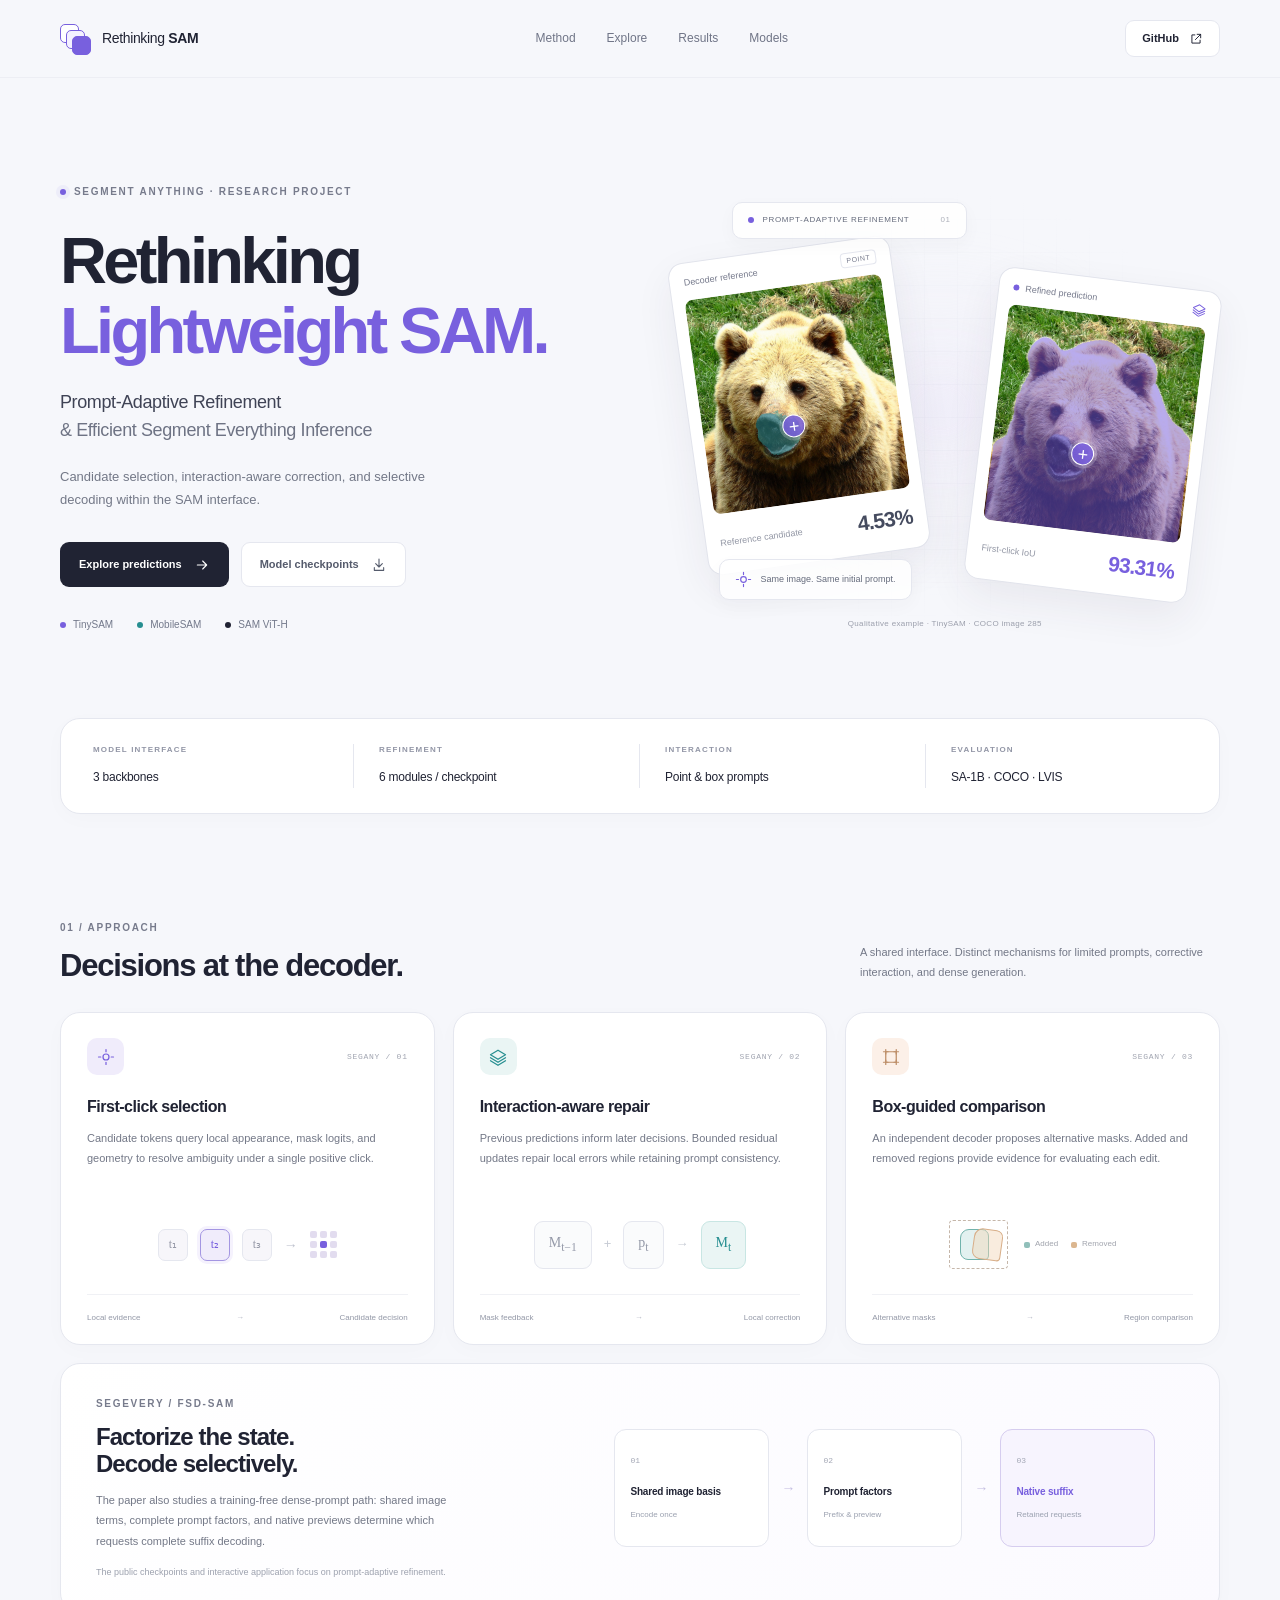
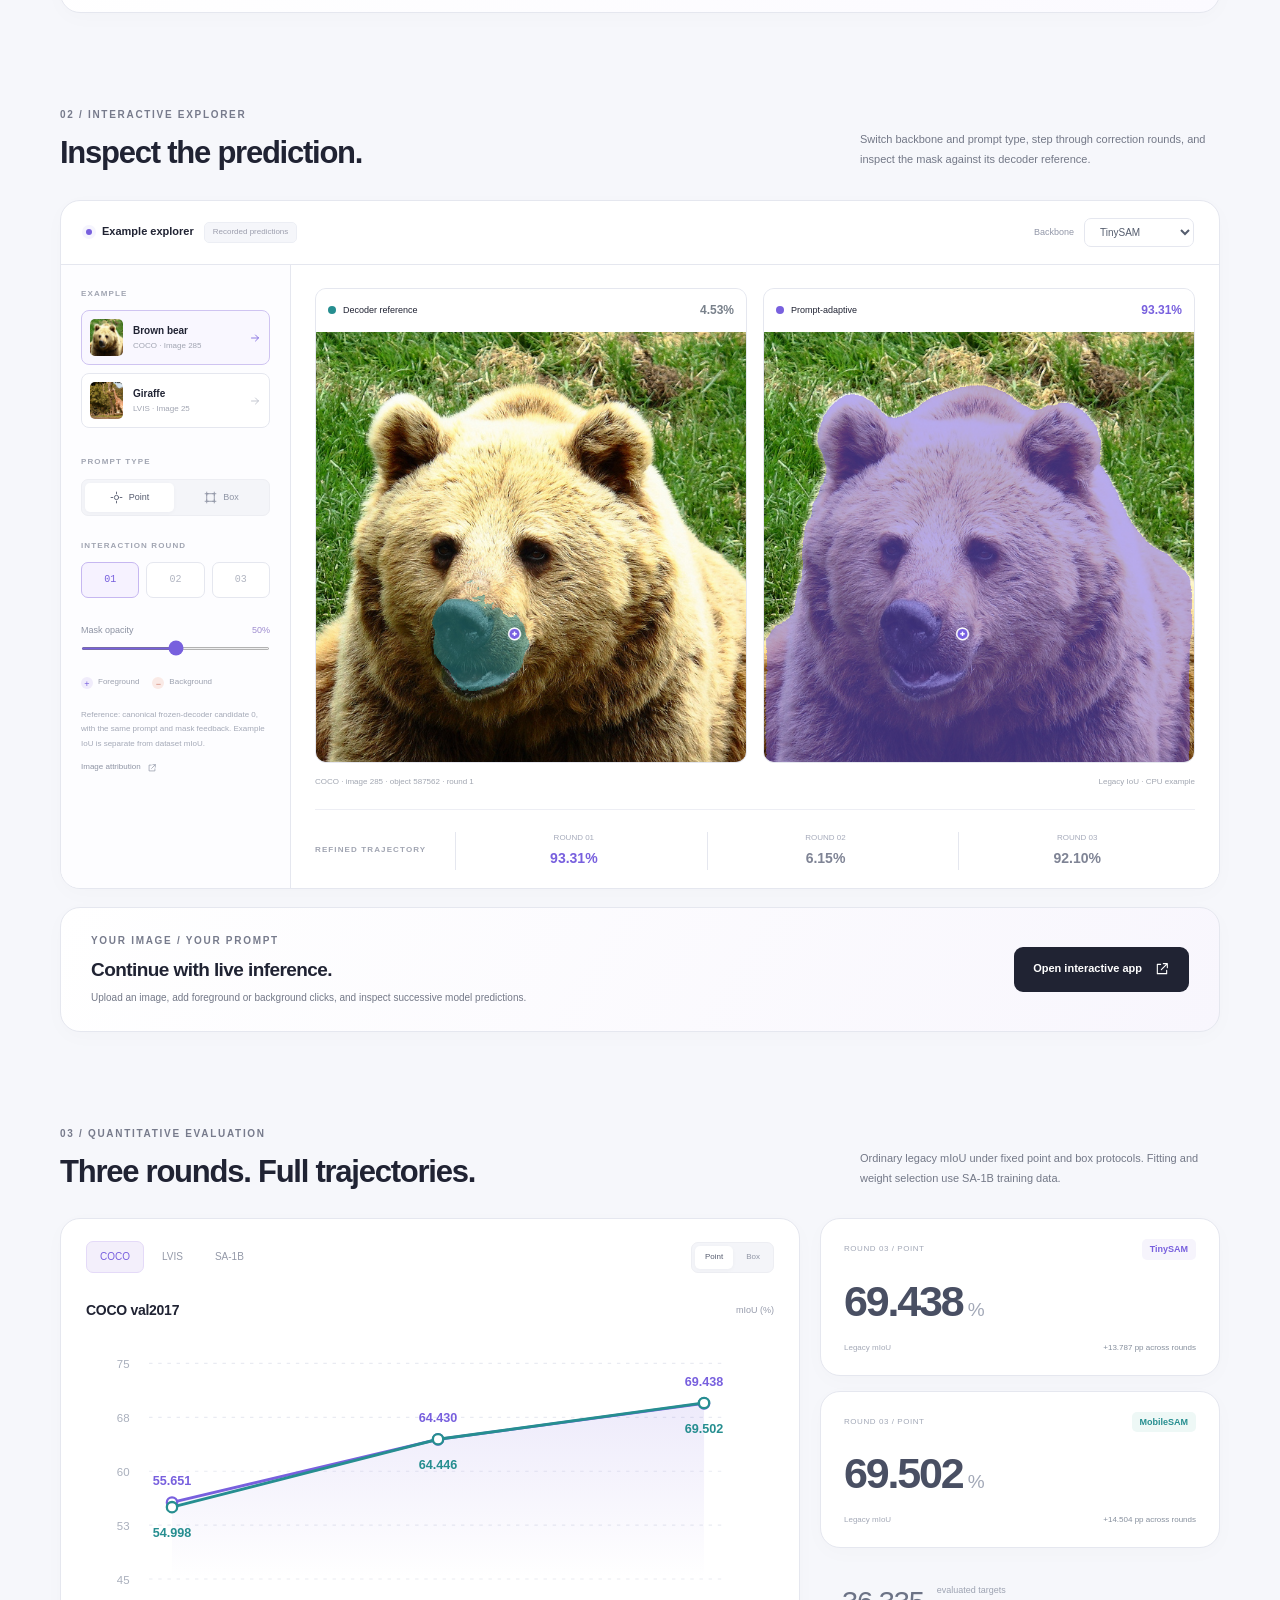
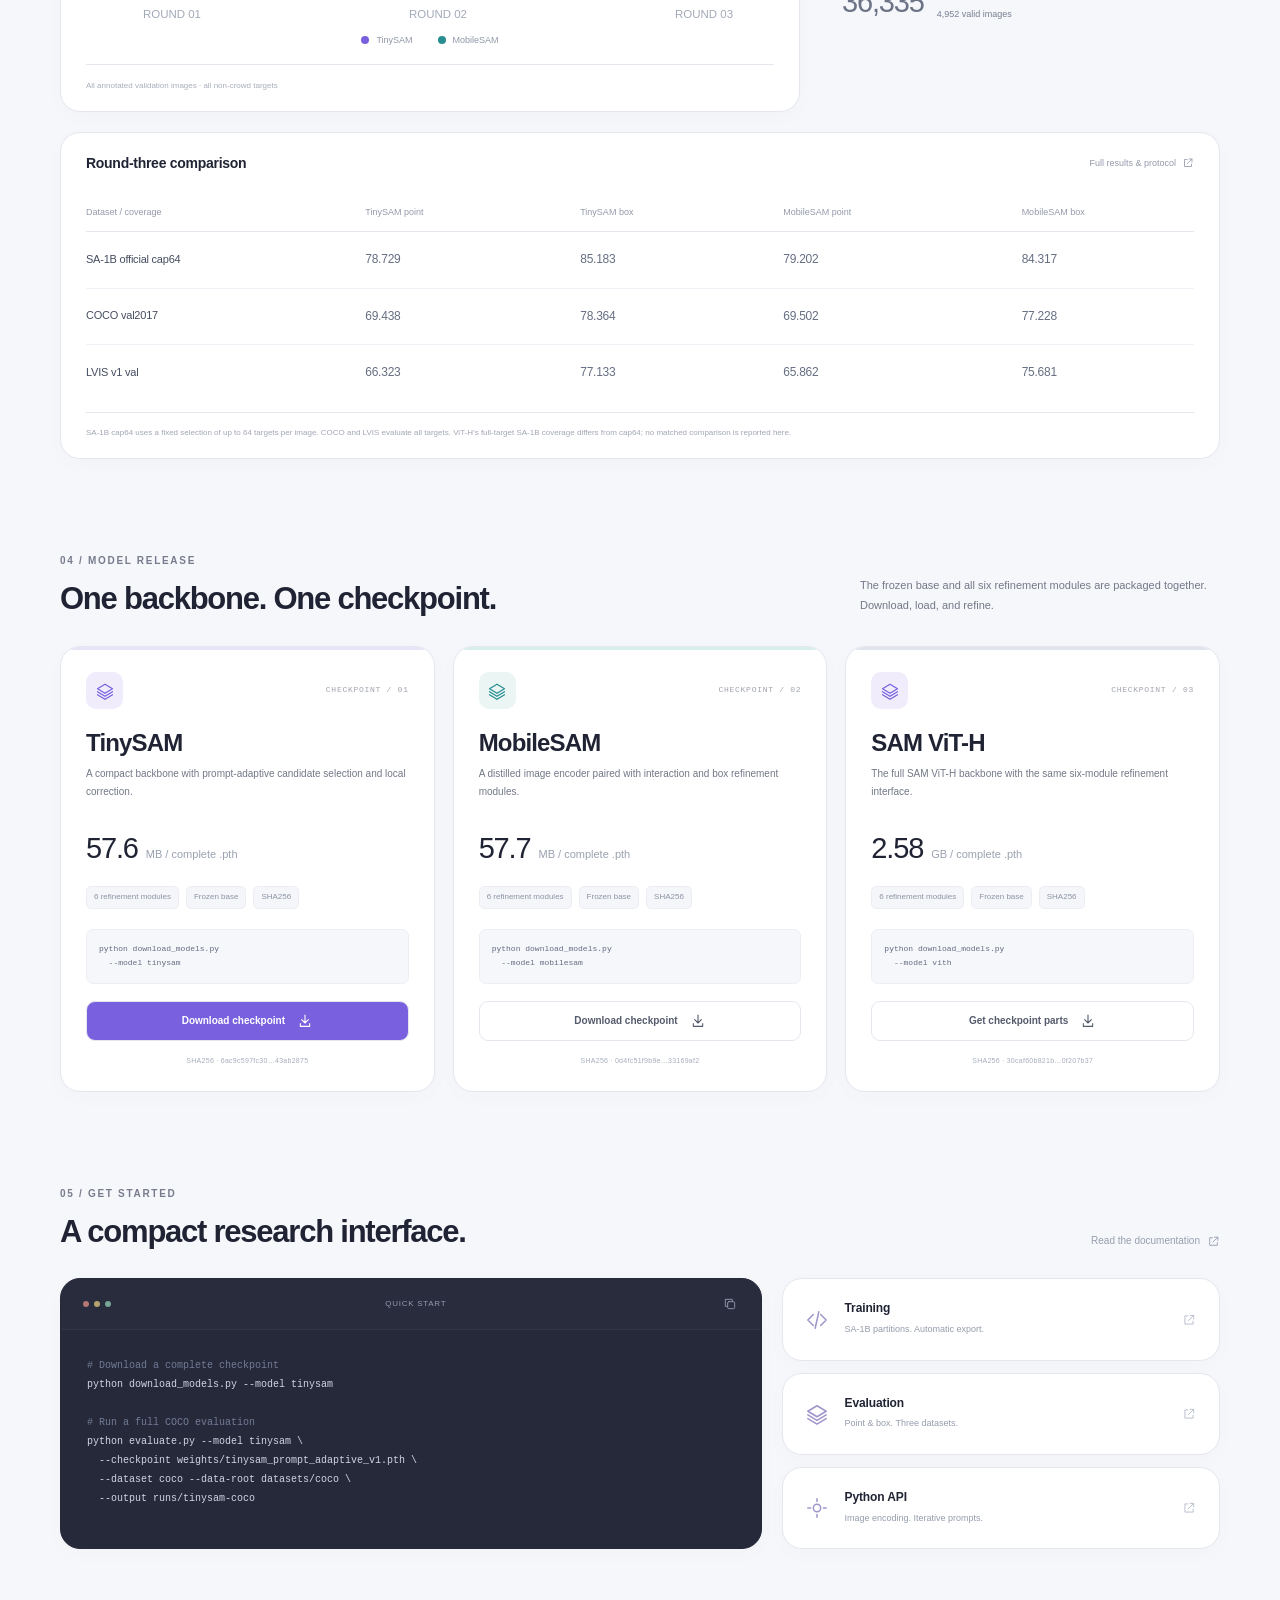
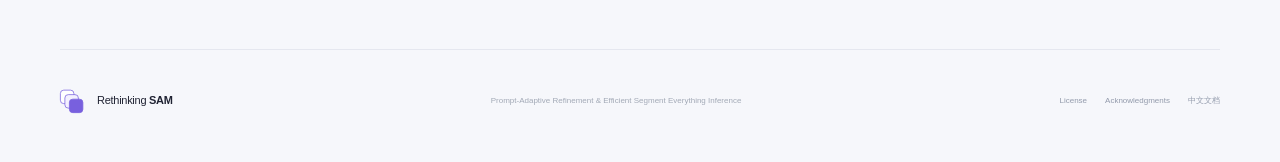
==== site/index.html @ 0f7a10a5 "Add English README, interactive project website, and image inference demo" ====
<!doctype html>
<html lang="en">
<head>
  <meta charset="utf-8">
  <meta name="viewport" content="width=device-width, initial-scale=1">
  <meta name="description" content="Prompt-adaptive refinement for lightweight Segment Anything models. Explore predictions, three-round benchmarks, and complete model checkpoints.">
  <meta name="theme-color" content="#f6f7fb">
  <meta property="og:title" content="Rethinking Lightweight SAM">
  <meta property="og:description" content="Prompt-Adaptive Refinement & Efficient Segment Everything Inference">
  <meta property="og:type" content="website">
  <title>Rethinking Lightweight SAM — Project</title>
  <link rel="icon" href="assets/favicon.svg" type="image/svg+xml">
  <link rel="stylesheet" href="styles.css">
  <script src="app.js" defer></script>
</head>
<body>
  <a class="skip-link" href="#main">Skip to content</a>
  <svg class="icon-defs" xmlns="http://www.w3.org/2000/svg" aria-hidden="true"><defs>
    <symbol id="i-arrow" viewBox="0 0 24 24"><path d="M5 12h14M13 6l6 6-6 6"/></symbol>
    <symbol id="i-external" viewBox="0 0 24 24"><path d="M14 4h6v6M20 4l-9 9M10 5H5v14h14v-5"/></symbol>
    <symbol id="i-download" viewBox="0 0 24 24"><path d="M12 3v12m-5-5 5 5 5-5M5 16v4h14v-4"/></symbol>
    <symbol id="i-copy" viewBox="0 0 24 24"><rect x="8" y="8" width="12" height="12" rx="2"/><path d="M16 8V4H4v12h4"/></symbol>
    <symbol id="i-point" viewBox="0 0 24 24"><circle cx="12" cy="12" r="4"/><path d="M12 2v3m0 14v3M2 12h3m14 0h3"/></symbol>
    <symbol id="i-box" viewBox="0 0 24 24"><rect x="5" y="5" width="14" height="14" rx="1"/><path d="M2 5h6M5 2v6m11-3h6m-3-3v6M2 19h6m-3-3v6m11-3h6m-3-3v6"/></symbol>
    <symbol id="i-layers" viewBox="0 0 24 24"><path d="m12 3 10 6-10 6L2 9l10-6Zm-10 10 10 6 10-6M2 17l10 6 10-6"/></symbol>
    <symbol id="i-check" viewBox="0 0 24 24"><path d="m5 12 4 4L19 6"/></symbol>
    <symbol id="i-upload" viewBox="0 0 24 24"><path d="M12 16V3m-5 5 5-5 5 5M4 15v6h16v-6"/></symbol>
    <symbol id="i-code" viewBox="0 0 24 24"><path d="m8 6-6 6 6 6m8-12 6 6-6 6M14 3l-4 18"/></symbol>
  </defs></svg>

  <header class="site-header">
    <nav class="nav shell" aria-label="Main navigation">
      <a class="brand" href="#"><span class="brand-mark"><i></i><i></i><i></i></span><span>Rethinking <b>SAM</b></span></a>
      <div class="nav-links"><a href="#method">Method</a><a href="#explorer">Explore</a><a href="#results">Results</a><a href="#models">Models</a></div>
      <a class="nav-code" href="https://github.com/thirteen7/Rethinking-Lightweight-SAM" target="_blank" rel="noopener">GitHub <svg class="icon"><use href="#i-external"/></svg></a>
    </nav>
  </header>

  <main id="main" class="shell">
    <section class="hero" aria-labelledby="project-title">
      <div class="hero-copy">
        <div class="eyebrow"><span class="status-dot"></span> SEGMENT ANYTHING · RESEARCH PROJECT</div>
        <h1 id="project-title">Rethinking<br><span>Lightweight SAM.</span></h1>
        <p class="hero-subtitle">Prompt-Adaptive Refinement<br><span>&amp; Efficient Segment Everything Inference</span></p>
        <p class="hero-description">Candidate selection, interaction-aware correction, and selective decoding within the SAM interface.</p>
        <div class="hero-actions"><a class="button button-dark" href="#explorer">Explore predictions <svg class="icon"><use href="#i-arrow"/></svg></a><a class="button button-light" href="#models">Model checkpoints <svg class="icon"><use href="#i-download"/></svg></a></div>
        <div class="hero-meta"><span><span class="small-dot violet"></span> TinySAM</span><span><span class="small-dot teal"></span> MobileSAM</span><span><span class="small-dot ink"></span> SAM ViT-H</span></div>
      </div>
      <div class="hero-visual" aria-label="Recorded TinySAM first-click refinement on a brown bear">
        <div class="visual-grid"></div>
        <div class="floating-label top-label"><span class="small-dot violet"></span> PROMPT-ADAPTIVE REFINEMENT <span class="label-index">01</span></div>
        <article class="hero-mask-card card-back"><div class="mini-card-head"><span>Decoder reference</span><span class="mini-tag">POINT</span></div><div class="hero-photo"><img src="assets/examples/bear.jpg" alt="Brown bear in grass" width="586" height="640"><img class="hero-mask" src="assets/examples/bear-tinysam-point-1-reference.png" alt="Frozen decoder reference mask"><span class="hero-prompt" aria-hidden="true">+</span></div><div class="mini-card-foot"><span>Reference candidate</span><b id="hero-reference">—</b></div></article>
        <article class="hero-mask-card card-front"><div class="mini-card-head"><span><span class="small-dot violet"></span> Refined prediction</span><svg class="icon"><use href="#i-layers"/></svg></div><div class="hero-photo"><img src="assets/examples/bear.jpg" alt="Brown bear with refined prediction" width="586" height="640"><img class="hero-mask" src="assets/examples/bear-tinysam-point-1-refined.png" alt="Prompt-adaptive model mask"><span class="hero-prompt" aria-hidden="true">+</span></div><div class="mini-card-foot"><span>First-click IoU</span><b id="hero-refined">—</b></div></article>
        <div class="floating-label bottom-label"><svg class="icon"><use href="#i-point"/></svg><span>Same image. Same initial prompt.</span></div>
        <div class="hero-visual-note">Qualitative example · TinySAM · COCO image 285</div>
      </div>
    </section>

    <div class="summary-strip card"><div><span class="strip-label">MODEL INTERFACE</span><b>3 backbones</b></div><div><span class="strip-label">REFINEMENT</span><b>6 modules / checkpoint</b></div><div><span class="strip-label">INTERACTION</span><b>Point &amp; box prompts</b></div><div><span class="strip-label">EVALUATION</span><b>SA-1B · COCO · LVIS</b></div></div>

    <section id="method" class="section" aria-labelledby="method-title">
      <div class="section-heading"><div><div class="eyebrow">01 / APPROACH</div><h2 id="method-title">Decisions at the decoder.</h2></div><p>A shared interface. Distinct mechanisms for limited prompts, corrective interaction, and dense generation.</p></div>
      <div class="method-grid">
        <article class="card method-card"><div class="method-top"><span class="method-icon violet-bg"><svg class="icon"><use href="#i-point"/></svg></span><span class="mono-label">SEGANY / 01</span></div><h3>First-click selection</h3><p>Candidate tokens query local appearance, mask logits, and geometry to resolve ambiguity under a single positive click.</p><div class="token-diagram" aria-hidden="true"><span class="token">t₁</span><span class="token selected">t₂</span><span class="token">t₃</span><span class="flow-arrow">→</span><span class="patch-grid"><i></i><i></i><i></i><i></i><i></i><i></i><i></i><i></i><i></i></span></div><div class="method-footer">Local evidence <span>→</span> Candidate decision</div></article>
        <article class="card method-card"><div class="method-top"><span class="method-icon teal-bg"><svg class="icon"><use href="#i-layers"/></svg></span><span class="mono-label">SEGANY / 02</span></div><h3>Interaction-aware repair</h3><p>Previous predictions inform later decisions. Bounded residual updates repair local errors while retaining prompt consistency.</p><div class="history-diagram" aria-hidden="true"><span>M<sub>t−1</sub></span><b>+</b><span>p<sub>t</sub></span><b>→</b><span class="history-result">M<sub>t</sub></span></div><div class="method-footer">Mask feedback <span>→</span> Local correction</div></article>
        <article class="card method-card"><div class="method-top"><span class="method-icon peach-bg"><svg class="icon"><use href="#i-box"/></svg></span><span class="mono-label">SEGANY / 03</span></div><h3>Box-guided comparison</h3><p>An independent decoder proposes alternative masks. Added and removed regions provide evidence for evaluating each edit.</p><div class="region-diagram" aria-hidden="true"><div class="region-box"><span class="region-a"></span><span class="region-b"></span></div><span class="region-legend"><i></i> Added <i></i> Removed</span></div><div class="method-footer">Alternative masks <span>→</span> Region comparison</div></article>
      </div>
      <article class="card fsd-card"><div class="fsd-copy"><div class="eyebrow">SEGEVERY / FSD-SAM</div><h3>Factorize the state.<br>Decode selectively.</h3><p>The paper also studies a training-free dense-prompt path: shared image terms, complete prompt factors, and native previews determine which requests complete suffix decoding.</p><span class="text-note">The public checkpoints and interactive application focus on prompt-adaptive refinement.</span></div><div class="fsd-flow" aria-label="FSD-SAM workflow"><div class="flow-node"><span class="flow-number">01</span><b>Shared image basis</b><span>Encode once</span></div><span class="flow-connector">→</span><div class="flow-node"><span class="flow-number">02</span><b>Prompt factors</b><span>Prefix &amp; preview</span></div><span class="flow-connector">→</span><div class="flow-node final-node"><span class="flow-number">03</span><b>Native suffix</b><span>Retained requests</span></div></div></article>
    </section>

    <section id="explorer" class="section" aria-labelledby="explorer-title">
      <div class="section-heading"><div><div class="eyebrow">02 / INTERACTIVE EXPLORER</div><h2 id="explorer-title">Inspect the prediction.</h2></div><p>Switch backbone and prompt type, step through correction rounds, and inspect the mask against its decoder reference.</p></div>
      <div class="card explorer-card">
        <div class="explorer-toolbar"><div class="toolbar-title"><span class="status-dot"></span><b>Example explorer</b><span class="pill">Recorded predictions</span></div><label class="model-select">Backbone <select id="example-model" aria-label="Example backbone"><option value="tinysam">TinySAM</option><option value="mobilesam">MobileSAM</option></select></label></div>
        <div class="explorer-layout">
          <aside class="explorer-controls"><span class="control-label">EXAMPLE</span><div id="example-list" class="example-list"><button class="example-option active" data-example="bear" aria-pressed="true"><img src="assets/examples/bear.jpg" alt="" width="60" height="60"><span><b>Brown bear</b><small>COCO · Image 285</small></span><svg class="icon"><use href="#i-arrow"/></svg></button><button class="example-option" data-example="giraffe" aria-pressed="false"><img src="assets/examples/giraffe.jpg" alt="" width="60" height="60"><span><b>Giraffe</b><small>LVIS · Image 25</small></span><svg class="icon"><use href="#i-arrow"/></svg></button></div><span class="control-label">PROMPT TYPE</span><div class="segmented" id="example-prompt" role="group" aria-label="Example prompt type"><button class="active" data-prompt="point" aria-pressed="true"><svg class="icon"><use href="#i-point"/></svg>Point</button><button data-prompt="box" aria-pressed="false"><svg class="icon"><use href="#i-box"/></svg>Box</button></div><span class="control-label">INTERACTION ROUND</span><div class="round-buttons" role="group" aria-label="Interaction round"><button class="active" data-round="1" aria-pressed="true">01</button><button data-round="2" aria-pressed="false">02</button><button data-round="3" aria-pressed="false">03</button></div><label class="opacity-control">Mask opacity <output id="opacity-value">50%</output><input id="mask-opacity" type="range" min="0" max="100" value="50" aria-label="Mask opacity"></label><div class="prompt-key"><span><i class="positive-key">+</i> Foreground</span><span><i class="negative-key">−</i> Background</span></div><p class="explorer-note">Reference: canonical frozen-decoder candidate 0, with the same prompt and mask feedback. Example IoU is separate from dataset mIoU.</p><a id="image-source" class="source-link" href="#">Image attribution <svg class="icon"><use href="#i-external"/></svg></a></aside>
          <div class="prediction-area"><div class="prediction-grid"><figure class="prediction-panel"><figcaption><span><i class="legend-dot teal"></i> Decoder reference</span><b id="reference-score">—</b></figcaption><div class="prediction-image"><canvas id="reference-canvas" role="img" aria-label="Decoder reference mask and prompts"></canvas></div></figure><figure class="prediction-panel refined-panel"><figcaption><span><i class="legend-dot violet"></i> Prompt-adaptive</span><b id="refined-score">—</b></figcaption><div class="prediction-image"><canvas id="refined-canvas" role="img" aria-label="Refined model mask and prompts"></canvas></div></figure></div><div class="prediction-footer"><span id="example-caption" aria-live="polite">Loading example…</span><span>Legacy IoU · CPU example</span></div><div class="round-trajectory"><span class="control-label">REFINED TRAJECTORY</span><div id="example-trajectory" class="trajectory-values"></div></div></div>
        </div>
      </div>
      <div class="card live-card" id="live-entry"><div><span class="eyebrow">YOUR IMAGE / YOUR PROMPT</span><h3>Continue with live inference.</h3><p>Upload an image, add foreground or background clicks, and inspect successive model predictions.</p></div><button id="open-live" class="button button-dark">Open interactive app <svg class="icon"><use href="#i-external"/></svg></button></div>
      <div class="card live-workspace" id="live-workspace" hidden><div class="explorer-toolbar"><div class="toolbar-title"><span class="status-dot"></span><b>Live inference</b><span class="pill" id="live-device">CPU</span></div><label class="model-select">Backbone <select id="live-model" aria-label="Live inference backbone"><option value="tinysam">TinySAM</option><option value="mobilesam">MobileSAM</option></select></label></div><div class="live-layout"><aside class="live-controls"><label class="upload-button"><svg class="icon"><use href="#i-upload"/></svg> Upload image<input id="image-upload" type="file" accept="image/jpeg,image/png,image/webp" aria-label="Upload an image for inference"></label><span class="control-label">PROMPT</span><div class="segmented" id="live-prompt" role="group" aria-label="Live prompt type"><button class="active" data-live-prompt="point" aria-pressed="true">Point</button><button data-live-prompt="box" aria-pressed="false">Box</button></div><div class="segmented" id="live-label" role="group" aria-label="Click label"><button class="active" data-label="1" aria-pressed="true">+ Foreground</button><button data-label="0" aria-pressed="false">− Background</button></div><p id="live-instruction">Click on the target. Add a background click to exclude a region.</p><button class="button button-dark" id="run-inference" disabled>Predict mask <svg class="icon"><use href="#i-arrow"/></svg></button><button class="button button-light" id="reset-prompts" disabled>Reset prompts</button><p class="text-note">Up to three rounds per object. Images and masks remain in temporary session memory.</p></aside><div class="live-stage"><canvas id="live-canvas" tabindex="0" role="img" aria-label="Uploaded image; click to add points or drag to define a box"></canvas><div id="upload-placeholder"><svg class="icon"><use href="#i-upload"/></svg><h3>An image, a prompt, a mask.</h3><p>Upload a photograph to begin.</p></div><div id="live-status" role="status" aria-live="polite">Ready for an image</div></div></div></div>
    </section>

    <section id="results" class="section" aria-labelledby="results-title">
      <div class="section-heading"><div><div class="eyebrow">03 / QUANTITATIVE EVALUATION</div><h2 id="results-title">Three rounds. Full trajectories.</h2></div><p>Ordinary legacy mIoU under fixed point and box protocols. Fitting and weight selection use SA-1B training data.</p></div>
      <div class="results-grid"><div class="card chart-card"><div class="chart-toolbar"><div class="dataset-tabs" role="group" aria-label="Benchmark dataset"><button class="active" data-dataset="coco" aria-pressed="true">COCO</button><button data-dataset="lvis" aria-pressed="false">LVIS</button><button data-dataset="sa1b" aria-pressed="false">SA-1B</button></div><div class="segmented small-segment" id="benchmark-prompt" role="group" aria-label="Benchmark prompt type"><button class="active" data-benchmark-prompt="point" aria-pressed="true">Point</button><button data-benchmark-prompt="box" aria-pressed="false">Box</button></div></div><div class="chart-title"><h3 id="chart-title">COCO val2017</h3><span>mIoU (%)</span></div><svg id="benchmark-chart" viewBox="0 0 600 270" role="img" aria-label="Three-round mIoU comparison"></svg><div class="chart-legend"><span><i class="legend-dot violet"></i>TinySAM</span><span><i class="legend-dot teal"></i>MobileSAM</span></div><p class="chart-footnote" id="chart-coverage"></p></div><div class="result-side"><div class="card result-stat"><div class="stat-top"><span>ROUND 03 / <span id="stat-prompt">POINT</span></span><span class="model-badge violet-text">TinySAM</span></div><strong id="tiny-result">69.438<span>%</span></strong><div class="stat-bottom"><span>Legacy mIoU</span><span id="tiny-gain">+13.787 pp across rounds</span></div></div><div class="card result-stat"><div class="stat-top"><span>ROUND 03 / <span id="stat-prompt-mobile">POINT</span></span><span class="model-badge teal-text">MobileSAM</span></div><strong id="mobile-result">69.502<span>%</span></strong><div class="stat-bottom"><span>Legacy mIoU</span><span id="mobile-gain">+14.504 pp across rounds</span></div></div><div class="coverage-card"><span class="coverage-number" id="target-count">36,335</span><span>evaluated targets</span><b id="image-count">4,952 valid images</b></div></div></div>
      <div class="card result-table-card"><div class="table-header"><h3>Round-three comparison</h3><a href="https://github.com/thirteen7/Rethinking-Lightweight-SAM/blob/main/docs/results.md" target="_blank" rel="noopener">Full results &amp; protocol <svg class="icon"><use href="#i-external"/></svg></a></div><div class="table-scroll"><table><caption class="sr-only">Third-round legacy mIoU percentages by dataset and model</caption><thead><tr><th scope="col">Dataset / coverage</th><th scope="col">TinySAM point</th><th scope="col">TinySAM box</th><th scope="col">MobileSAM point</th><th scope="col">MobileSAM box</th></tr></thead><tbody id="results-table"></tbody></table></div><p class="table-note">SA-1B cap64 uses a fixed selection of up to 64 targets per image. COCO and LVIS evaluate all targets. ViT-H’s full-target SA-1B coverage differs from cap64; no matched comparison is reported here.</p></div>
    </section>

    <section id="models" class="section" aria-labelledby="models-title"><div class="section-heading"><div><div class="eyebrow">04 / MODEL RELEASE</div><h2 id="models-title">One backbone. One checkpoint.</h2></div><p>The frozen base and all six refinement modules are packaged together. Download, load, and refine.</p></div><div class="model-grid" id="model-cards"></div></section>

    <section class="section resources-section" aria-labelledby="resources-title"><div class="section-heading"><div><div class="eyebrow">05 / GET STARTED</div><h2 id="resources-title">A compact research interface.</h2></div><a class="text-link" href="https://github.com/thirteen7/Rethinking-Lightweight-SAM#installation" target="_blank" rel="noopener">Read the documentation <svg class="icon"><use href="#i-external"/></svg></a></div><div class="resources-grid"><div class="card command-card"><div class="command-top"><div class="code-dots"><i></i><i></i><i></i></div><span>QUICK START</span><button class="copy-button" id="copy-quickstart" aria-label="Copy quick start commands"><svg class="icon"><use href="#i-copy"/></svg></button></div><pre id="quickstart-code"><code><span class="code-comment"># Download a complete checkpoint</span>
python download_models.py --model tinysam

<span class="code-comment"># Run a full COCO evaluation</span>
python evaluate.py --model tinysam \
  --checkpoint weights/tinysam_prompt_adaptive_v1.pth \
  --dataset coco --data-root datasets/coco \
  --output runs/tinysam-coco</code></pre></div><div class="resource-links"><a class="card resource-card" href="https://github.com/thirteen7/Rethinking-Lightweight-SAM/blob/main/train.py" target="_blank" rel="noopener"><svg class="icon"><use href="#i-code"/></svg><div><h3>Training</h3><p>SA-1B partitions. Automatic export.</p></div><svg class="icon"><use href="#i-external"/></svg></a><a class="card resource-card" href="https://github.com/thirteen7/Rethinking-Lightweight-SAM/blob/main/evaluate.py" target="_blank" rel="noopener"><svg class="icon"><use href="#i-layers"/></svg><div><h3>Evaluation</h3><p>Point &amp; box. Three datasets.</p></div><svg class="icon"><use href="#i-external"/></svg></a><a class="card resource-card" href="https://github.com/thirteen7/Rethinking-Lightweight-SAM/blob/main/README.md#interactive-api" target="_blank" rel="noopener"><svg class="icon"><use href="#i-point"/></svg><div><h3>Python API</h3><p>Image encoding. Iterative prompts.</p></div><svg class="icon"><use href="#i-external"/></svg></a></div></div></section>
  </main>

  <footer class="site-footer shell"><div class="brand"><span class="brand-mark"><i></i><i></i><i></i></span><span>Rethinking <b>SAM</b></span></div><span>Prompt-Adaptive Refinement &amp; Efficient Segment Everything Inference</span><div><a href="https://github.com/thirteen7/Rethinking-Lightweight-SAM/blob/main/LICENSE">License</a><a href="https://github.com/thirteen7/Rethinking-Lightweight-SAM/blob/main/NOTICE">Acknowledgments</a><a href="https://github.com/thirteen7/Rethinking-Lightweight-SAM/blob/main/README.zh-CN.md">中文文档</a></div></footer>
  <dialog id="local-demo-dialog"><button class="dialog-close" aria-label="Close instructions">×</button><div class="eyebrow">INTERACTIVE APPLICATION</div><h2>Run inference locally.</h2><p>Use the complete checkpoint with the image-upload application.</p><pre>pip install -r demo/requirements.txt
python demo/server.py --host 127.0.0.1 --port 7860</pre><p>Then open <code>http://127.0.0.1:7860</code>.</p><a class="button button-dark" href="https://github.com/thirteen7/Rethinking-Lightweight-SAM/tree/main/demo" target="_blank" rel="noopener">Deployment guide <svg class="icon"><use href="#i-external"/></svg></a></dialog>
  <div class="toast" id="toast" role="status" aria-live="polite"></div>
  <noscript><div class="noscript-note">Enable JavaScript to explore predictions and benchmarks. <a href="https://github.com/thirteen7/Rethinking-Lightweight-SAM/blob/main/docs/results.md">Read the result tables.</a></div></noscript>
</body>
</html>
---- site/styles.css ----
:root{--bg:#f6f7fb;--surface:#fff;--ink:#202333;--muted:#737887;--line:#e5e7ef;--violet:#7860de;--violet-light:#f0ecfb;--teal:#268e90;--teal-light:#eaf5f4;--shadow:0 5px 22px #24283b05;--radius:20px;--font:Inter,"Segoe UI",Arial,sans-serif}
[hidden]{display:none!important}
*{box-sizing:border-box}html{scroll-behavior:smooth;scroll-padding-top:104px}body{margin:0;background:var(--bg);color:var(--ink);font-family:var(--font);font-size:15px;line-height:1.6;-webkit-font-smoothing:antialiased}a{color:inherit;text-decoration:none}button,input,select{font:inherit}button{cursor:pointer}button:disabled{cursor:not-allowed;opacity:.45}button,a,input,select,canvas{outline-offset:5px}button:focus-visible,a:focus-visible,input:focus-visible,select:focus-visible,canvas:focus-visible{outline:2px solid var(--violet)}button{color:inherit}img{max-width:100%;display:block}h1,h2,h3,p,figure{margin:0}h1,h2,h3{line-height:1.15;font-weight:650}p{color:var(--muted)}svg{display:block}.icon{width:19px;height:19px;fill:none;stroke:currentColor;stroke-width:1.65;stroke-linecap:round;stroke-linejoin:round;flex-shrink:0}.icon-defs{position:absolute;width:0;height:0;overflow:hidden}.shell{width:min(1160px,calc(100% - 80px));margin:auto}.card{background:var(--surface);border:1px solid var(--line);border-radius:var(--radius);box-shadow:var(--shadow)}.eyebrow{font-size:10px;letter-spacing:.17em;font-weight:650;display:flex;align-items:center;gap:8px;color:#777b8c}.status-dot,.small-dot,.legend-dot{display:inline-block;border-radius:50%;flex-shrink:0}.status-dot{width:6px;height:6px;background:var(--violet);box-shadow:0 0 0 4px #7860de12}.small-dot{width:6px;height:6px}.legend-dot{width:8px;height:8px}.violet{background:var(--violet)}.teal{background:var(--teal)}.ink{background:var(--ink)}.violet-text{color:var(--violet)}.teal-text{color:var(--teal)}.violet-bg{background:var(--violet-light);color:var(--violet)}.teal-bg{background:var(--teal-light);color:var(--teal)}.peach-bg{background:#fcf0e8;color:#bd8e68}.sr-only{position:absolute;width:1px;height:1px;padding:0;margin:-1px;overflow:hidden;clip:rect(0,0,0,0);white-space:nowrap;border:0}.skip-link{position:fixed;top:8px;left:8px;z-index:1000;transform:translateY(-200%);background:white;padding:8px 16px;border-radius:8px}.skip-link:focus{transform:none}
.site-header{position:sticky;top:0;z-index:30;background:#f6f7fbec;backdrop-filter:blur(18px);border-bottom:1px solid #e5e7ef8a}.nav{height:77px;display:flex;align-items:center;justify-content:space-between}.brand{display:flex;align-items:center;gap:12px;font-size:14px;letter-spacing:-.025em;font-weight:500;white-space:nowrap}.brand b{font-weight:720}.brand-mark{width:30px;height:32px;position:relative;display:block}.brand-mark i{position:absolute;width:19px;height:19px;border:1.7px solid var(--violet);border-radius:5px}.brand-mark i:nth-child(1){top:1px;left:0;background:#fff}.brand-mark i:nth-child(2){top:7px;left:6px;background:#f4f1ff}.brand-mark i:nth-child(3){top:13px;left:12px;background:var(--violet);border-color:var(--violet)}.nav-links{display:flex;gap:31px;font-size:12px;color:#707587}.nav-links a:hover{color:var(--violet)}.nav-code{display:flex;align-items:center;gap:10px;font-size:11px;font-weight:650;padding:9px 16px;border:1px solid var(--line);background:#fff;border-radius:9px}.nav-code .icon{width:14px;height:14px}
.hero{display:grid;grid-template-columns:1.06fr 1fr;align-items:center;gap:26px;padding:76px 0 55px;min-height:640px}.hero-copy{position:relative;z-index:2}.hero h1{font-size:clamp(43px,5.2vw,65px);letter-spacing:-.056em;line-height:1.08;margin:26px 0 23px;font-weight:660}.hero h1 span{color:var(--violet)}.hero-subtitle{font-size:18px;letter-spacing:-.022em;color:#3f4355;line-height:1.55;font-weight:500}.hero-subtitle span{font-weight:400;color:#6e7384}.hero-description{font-size:13px;max-width:410px;margin-top:20px;line-height:1.8}.hero-actions{display:flex;gap:12px;flex-wrap:wrap;margin-top:31px}.button{display:inline-flex;gap:12px;align-items:center;justify-content:center;min-height:45px;padding:11px 18px;border-radius:9px;border:1px solid transparent;font-size:11px;font-weight:600;transition:transform .2s,box-shadow .2s,background .2s;white-space:nowrap}.button .icon{width:16px;height:16px}.button:hover:not(:disabled){transform:translateY(-2px);box-shadow:0 6px 14px #22263812}.button-dark{background:var(--ink);color:#fff}.button-dark:hover{background:#34394e}.button-light{background:#fff;border-color:var(--line);color:#555b6c}.hero-meta{display:flex;gap:24px;align-items:center;margin-top:30px;font-size:10px;color:#73798b}.hero-meta span{display:flex;align-items:center;gap:7px}.hero-visual{height:445px;position:relative}.visual-grid{position:absolute;inset:0 0 0 -10px;background-image:linear-gradient(#e4e6ef70 1px,transparent 1px),linear-gradient(90deg,#e4e6ef70 1px,transparent 1px);background-size:33px 33px;mask-image:radial-gradient(ellipse at center,#000 5%,transparent 70%)}.visual-grid:after{content:"";position:absolute;inset:30px;background:radial-gradient(ellipse,#eae5f780,transparent 70%)}.hero-mask-card{position:absolute;width:224px;padding:12px;background:#fff;border-radius:15px;border:1px solid #e2e4ec;box-shadow:0 16px 40px #34304712;transition:transform .35s}.card-back{left:17px;top:62px;transform:rotate(-8deg);z-index:1}.card-front{right:15px;top:92px;transform:rotate(7deg);z-index:2}.hero-mask-card:hover{transform:rotate(0) translateY(-5px)}.mini-card-head{display:flex;align-items:center;justify-content:space-between;font-size:9px;color:#75798b;gap:6px;padding:0 2px 10px}.mini-card-head>span:first-child{display:flex;gap:6px;align-items:center}.mini-card-head .icon{width:14px;height:14px;color:var(--violet)}.mini-tag{font-size:7px;letter-spacing:.07em;border:1px solid var(--line);padding:1px 5px;border-radius:4px}.hero-photo{position:relative;border-radius:8px;overflow:hidden;aspect-ratio:586/640}.hero-photo>img{width:100%;height:100%;object-fit:cover}.hero-photo .hero-mask{position:absolute;inset:0}.hero-prompt{position:absolute;top:50%;left:50%;transform:translate(-50%,-50%);font-size:18px;line-height:23px;text-align:center;width:23px;height:23px;border:1.5px solid white;border-radius:50%;color:#fff;background:#7860dedb;box-shadow:0 0 0 3px #fff3}.mini-card-foot{display:flex;align-items:center;justify-content:space-between;font-size:9px;color:#9296a4;padding:12px 2px 2px}.mini-card-foot b{font-size:21px;letter-spacing:-.04em;color:#454b5f}.card-front .mini-card-foot b{color:var(--violet)}.floating-label{position:absolute;display:flex;align-items:center;gap:9px;padding:11px 15px;border-radius:10px;background:#ffffffde;border:1px solid var(--line);box-shadow:0 6px 18px #31304208;z-index:3;font-size:8px;letter-spacing:.08em;color:#656b7c}.top-label{top:16px;left:62px;white-space:nowrap}.label-index{padding-left:22px;color:#adb0ba}.bottom-label{bottom:31px;left:49px;font-size:9px;letter-spacing:0;white-space:nowrap}.bottom-label .icon{color:var(--violet);width:17px;height:17px}.hero-visual-note{position:absolute;bottom:0;left:0;width:100%;text-align:center;font-size:8px;color:#9b9fac;letter-spacing:.04em}.summary-strip{display:grid;grid-template-columns:repeat(4,1fr);padding:25px 7px;margin-bottom:12px}.summary-strip>div{padding:0 25px;border-right:1px solid var(--line)}.summary-strip>div:last-child{border:0}.strip-label{display:block;font-size:8px;font-weight:600;letter-spacing:.15em;color:#9296a6;margin-bottom:7px}.summary-strip b{font-size:12px;font-weight:540;letter-spacing:-.02em}
.section{padding-top:94px}.section-heading{display:flex;justify-content:space-between;gap:34px;align-items:flex-end;margin-bottom:29px}.section-heading h2{font-size:31px;letter-spacing:-.04em;margin-top:12px}.section-heading>p{font-size:11px;line-height:1.8;max-width:360px;padding-bottom:1px}.method-grid{display:grid;grid-template-columns:repeat(3,1fr);gap:18px}.method-card{padding:25px 26px 19px;transition:transform .25s,box-shadow .25s}.method-card:hover{transform:translateY(-4px);box-shadow:0 12px 30px #2626380b}.method-top{display:flex;align-items:center;justify-content:space-between;margin-bottom:23px}.method-icon{width:37px;height:37px;border-radius:10px;display:grid;place-items:center}.method-icon .icon{width:18px;height:18px}.mono-label{font-size:8px;letter-spacing:.09em;color:#a0a4b0;font-family:ui-monospace,Consolas,monospace}.method-card h3{font-size:16px;letter-spacing:-.03em}.method-card p{font-size:11px;line-height:1.85;margin-top:11px;min-height:83px}.method-footer{display:flex;align-items:center;justify-content:space-between;border-top:1px solid #f0f1f5;padding-top:17px;font-size:8px;color:#9297a6;margin-top:15px}.method-footer span{color:#b4b7c4}.token-diagram,.history-diagram,.region-diagram{height:68px;display:flex;align-items:center;justify-content:center;gap:12px}.token{width:30px;height:32px;background:#f7f6fa;border:1px solid var(--line);border-radius:7px;display:grid;place-items:center;font-size:12px;font-family:Georgia,serif;color:#9699a7}.token.selected{border-color:#a496e2;background:var(--violet-light);color:var(--violet);box-shadow:0 0 0 3px #f5f2fd}.flow-arrow{font-size:14px;color:#bec2ce}.patch-grid{display:grid;grid-template-columns:repeat(3,7px);gap:3px}.patch-grid i{height:7px;border-radius:2px;background:#e2dcef}.patch-grid i:nth-child(5){background:var(--violet)}.history-diagram>span{padding:10px 14px;border:1px solid var(--line);border-radius:9px;font-family:Georgia,serif;font-size:14px;color:#9499a8;background:#fafbfc}.history-diagram b{font-size:13px;font-weight:400;color:#c6cbd4}.history-diagram .history-result{background:var(--teal-light);border-color:#c8e6e3;color:var(--teal)}.region-box{width:59px;height:49px;position:relative;border:1px dashed #c5b6a9;border-radius:4px}.region-a,.region-b{position:absolute;width:29px;height:31px;border-radius:9px 7px 4px 8px;top:8px;border:1px solid}.region-a{background:#c0dfdd70;border-color:#72b3ac;left:10px}.region-b{background:#f1d6b875;border-color:#d8ae88;left:23px;transform:rotate(8deg)}.region-legend{display:flex;align-items:center;gap:5px;font-size:8px;color:#a1a4ad;margin-left:4px}.region-legend i{width:6px;height:6px;background:#91bfba;border-radius:2px}.region-legend i:nth-of-type(2){background:#dbb68f;margin-left:8px}.fsd-card{margin-top:18px;padding:32px 35px;display:grid;grid-template-columns:1fr 1.35fr;gap:47px;align-items:center;background:linear-gradient(120deg,#ffffff,#fbfaff)}.fsd-copy h3{font-size:24px;letter-spacing:-.04em;margin:11px 0 12px}.fsd-copy p{font-size:11px;line-height:1.85;max-width:370px}.text-note{font-size:9px;line-height:1.8;color:#9ca1ae;display:block;margin-top:13px}.fsd-flow{display:flex;align-items:center;justify-content:center;gap:12px}.flow-node{padding:16px 15px;border:1px solid var(--line);border-radius:12px;background:#fff;flex:1;max-width:155px;min-height:118px}.flow-node b{display:block;font-size:10px;letter-spacing:-.02em;margin-top:14px}.flow-node>span:last-child{font-size:8px;color:#9aa0af}.flow-number{font-size:8px;color:#a3a7b5;font-family:ui-monospace,monospace}.flow-connector{color:#c6bfe2;font-size:14px}.final-node{border-color:#d6cdef;background:#f7f4fe}.final-node b{color:var(--violet)}
.explorer-card{overflow:hidden}.explorer-toolbar{display:flex;align-items:center;justify-content:space-between;padding:17px 25px;border-bottom:1px solid var(--line);gap:15px}.toolbar-title{display:flex;gap:10px;align-items:center;font-size:11px}.toolbar-title b{font-weight:550}.pill{padding:3px 8px;background:#f5f6fa;color:#9c9ead;border:1px solid #eceef4;border-radius:5px;font-size:8px}.model-select{display:flex;align-items:center;gap:10px;font-size:9px;color:#9297a8}.model-select select{background:#fff;border:1px solid var(--line);border-radius:7px;padding:7px 25px 7px 11px;font-size:10px;color:#555d6e}.explorer-layout{display:grid;grid-template-columns:230px minmax(0,1fr)}.explorer-controls{border-right:1px solid var(--line);padding:23px 20px;background:#fdfdff}.control-label{font-size:8px;letter-spacing:.14em;font-weight:600;color:#a1a5b2;display:block;margin-bottom:10px}.example-list{display:grid;gap:8px;margin-bottom:28px}.example-option{display:flex;align-items:center;text-align:left;gap:10px;padding:8px;border:1px solid var(--line);background:#fff;border-radius:8px;width:100%}.example-option img{width:33px;height:37px;object-fit:cover;border-radius:5px}.example-option b{display:block;font-size:10px;font-weight:550}.example-option small{display:block;font-size:8px;color:#a0a4b1;margin-top:1px}.example-option .icon{width:12px;height:12px;margin-left:auto;color:#b9bdc8}.example-option.active{border-color:#cfc4f1;background:#f9f7ff}.example-option.active .icon{color:var(--violet)}.segmented{display:flex;background:#f4f5f9;border:1px solid #edeef3;border-radius:7px;padding:3px;gap:3px}.segmented button{flex:1;border:none;border-radius:5px;background:transparent;color:#9096a6;display:flex;align-items:center;justify-content:center;gap:6px;font-size:9px;padding:7px 10px;white-space:nowrap}.segmented button.active{background:#fff;color:#575d70;box-shadow:0 1px 4px #20233309}.segmented button .icon{width:13px;height:13px}.explorer-controls>.control-label:not(:first-child){margin-top:24px}.round-buttons{display:flex;gap:7px}.round-buttons button{flex:1;padding:9px 4px;border:1px solid var(--line);background:#fff;border-radius:7px;color:#b2b6c2;font-size:10px;font-family:ui-monospace,monospace}.round-buttons button.active{border-color:#c6b7f1;color:var(--violet);background:#f6f2ff}.opacity-control{display:block;font-size:9px;color:#8c92a2;margin-top:25px}.opacity-control output{float:right;color:#9e8ccf}.opacity-control input{width:100%;margin:9px 0 0;accent-color:var(--violet);height:3px}.prompt-key{display:flex;gap:13px;font-size:8px;color:#9ca1af;margin-top:22px}.prompt-key>span{display:flex;gap:5px;align-items:center}.prompt-key i{font-size:9px;font-style:normal;display:grid;place-items:center;width:12px;height:12px;border-radius:50%}.positive-key{background:var(--violet-light);color:var(--violet)}.negative-key{background:#faeae6;color:#cc7868}.explorer-note{font-size:8px;line-height:1.8;margin-top:19px;color:#a4a9b7}.source-link{display:flex;align-items:center;gap:6px;font-size:8px;color:#8e94a4;margin-top:10px}.source-link .icon{width:10px;height:10px}.prediction-area{padding:23px 24px 18px;min-width:0;background:#fff}.prediction-grid{display:grid;grid-template-columns:repeat(2,minmax(0,1fr));gap:16px}.prediction-panel{border:1px solid var(--line);border-radius:11px;overflow:hidden;background:#f7f8fa}.prediction-panel figcaption{display:flex;align-items:center;justify-content:space-between;padding:12px;background:#fff;font-size:9px}.prediction-panel figcaption>span{display:flex;align-items:center;gap:7px}.prediction-panel figcaption b{font-size:12px;font-weight:650;color:#79818b}.refined-panel figcaption b{color:var(--violet)}.prediction-image{width:100%;aspect-ratio:1;display:grid;place-items:center;background:#f5f6fa;padding:0;overflow:hidden}.prediction-image canvas{max-width:100%;max-height:100%;width:auto;height:auto;display:block}.prediction-footer{display:flex;justify-content:space-between;gap:10px;font-size:8px;color:#a1a6b1;margin-top:13px}.round-trajectory{padding-top:22px;margin-top:20px;border-top:1px solid #edeef4;display:flex;align-items:center;gap:25px}.round-trajectory>.control-label{margin:0;min-width:115px}.trajectory-values{display:flex;justify-content:space-between;flex:1;gap:15px}.trajectory-value{display:flex;flex-direction:column;padding:0 9px;align-items:center;flex:1;border-left:1px solid var(--line)}.trajectory-value>span{font-size:8px;color:#a6abbb}.trajectory-value b{font-size:14px;color:#7f8495;font-weight:600;margin-top:3px}.trajectory-value.active b{color:var(--violet)}.live-card{margin-top:18px;padding:25px 30px;display:flex;align-items:center;justify-content:space-between;gap:25px;background:linear-gradient(120deg,#ffffff,#f8f6fd)}.live-card h3{font-size:19px;letter-spacing:-.03em;margin:10px 0 8px}.live-card p{font-size:10px;line-height:1.7}.live-card .button{min-width:170px}.live-workspace{margin-top:20px;overflow:hidden}.live-layout{display:grid;grid-template-columns:230px minmax(0,1fr)}.live-controls{padding:23px 20px;border-right:1px solid var(--line)}.upload-button{display:flex;align-items:center;justify-content:center;gap:10px;border:1px dashed #cbbde6;background:#f8f5ff;border-radius:9px;padding:18px 9px;font-size:11px;color:var(--violet);cursor:pointer;margin-bottom:25px;position:relative}.upload-button input{position:absolute;inset:0;width:100%;height:100%;opacity:0;cursor:pointer}.upload-button .icon{width:18px;height:18px}.live-controls .segmented{margin-bottom:12px}.live-controls>p:not(.text-note){font-size:10px;line-height:1.7;margin:18px 0}.live-controls>.button{width:100%;margin-bottom:9px}.live-stage{padding:20px;min-height:400px;position:relative;display:flex;flex-direction:column;align-items:center;justify-content:center;background:#f8f9fc}.live-stage canvas{max-width:100%;height:auto;max-height:590px;object-fit:contain;touch-action:none;cursor:crosshair}.live-stage canvas[width="300"]{display:none}#live-status{width:100%;text-align:center;font-size:10px;color:#83899b;padding:15px 8px;min-height:46px}#upload-placeholder{text-align:center;padding:65px 15px}#upload-placeholder>.icon{width:32px;height:32px;margin:0 auto 18px;color:#bbb2d5}#upload-placeholder h3{font-size:20px;color:#8c90a0}#upload-placeholder p{font-size:11px;margin-top:10px}
.results-grid{display:grid;grid-template-columns:1.85fr 1fr;gap:20px}.chart-card{padding:22px 25px 18px;min-width:0}.chart-toolbar{display:flex;align-items:center;justify-content:space-between;gap:15px}.dataset-tabs{display:flex;gap:4px}.dataset-tabs button{padding:7px 13px;font-size:10px;border:1px solid transparent;color:#9499a8;background:transparent;border-radius:7px}.dataset-tabs button.active{background:#f3effb;border-color:#e4daf8;color:var(--violet)}.small-segment button{font-size:8px;padding:5px 10px}.chart-title{display:flex;justify-content:space-between;align-items:center;margin:29px 0 3px}.chart-title h3{font-size:14px;letter-spacing:-.02em}.chart-title>span{font-size:9px;color:#969bab}#benchmark-chart{width:100%;height:auto;overflow:visible;min-height:220px}.chart-legend{display:flex;align-items:center;justify-content:center;gap:25px;font-size:9px;color:#8f95a6;margin:2px 0 17px}.chart-legend>span{display:flex;align-items:center;gap:7px}.chart-footnote{font-size:8px;color:#a8aebb;border-top:1px solid var(--line);padding-top:14px;line-height:1.7;min-height:28px}.result-side{display:flex;flex-direction:column;gap:15px}.result-stat{padding:20px 23px}.stat-top{display:flex;align-items:center;justify-content:space-between;gap:6px;font-size:8px;letter-spacing:.07em;color:#a2a8b7}.model-badge{font-size:9px;letter-spacing:0;padding:3px 8px;border-radius:5px;background:#f6f4fc;font-weight:600}.model-badge.teal-text{background:#eef8f6}.result-stat>strong{display:block;font-size:43px;letter-spacing:-.05em;line-height:1.4;font-weight:570;margin:11px 0;color:#494f63}.result-stat>strong>span{font-size:19px;color:#a2a8b7;margin-left:5px;font-weight:400}.stat-bottom{display:flex;align-items:center;justify-content:space-between;font-size:8px;color:#a3a8b6;gap:6px}.stat-bottom>span:last-child{color:#868f9d}.coverage-card{padding:16px 22px;display:grid;grid-template-columns:auto 1fr;align-items:center;gap:0 13px}.coverage-number{font-size:29px;letter-spacing:-.04em;color:#6c7386;grid-row:1/3}.coverage-card>span:nth-child(2){font-size:9px;color:#9da3b2}.coverage-card>b{font-size:9px;color:#777f91;font-weight:500}.result-table-card{margin-top:20px;padding:22px 25px 18px;overflow:hidden}.table-header{display:flex;justify-content:space-between;align-items:center;gap:15px;margin-bottom:22px}.table-header h3{font-size:14px;letter-spacing:-.02em}.table-header a{display:flex;align-items:center;gap:6px;font-size:9px;color:#9399a8}.table-header .icon{width:12px;height:12px}.table-scroll{overflow-x:auto}table{width:100%;border-collapse:collapse;text-align:left;white-space:nowrap}th{font-size:9px;color:#9399a9;font-weight:500;padding:12px 16px;border-bottom:1px solid var(--line)}td{font-size:12px;padding:18px 16px;border-bottom:1px solid #eff0f5;color:#666e82;letter-spacing:-.02em;font-variant-numeric:tabular-nums}th:first-child,td:first-child{padding-left:0}td:first-child{font-weight:500;font-size:11px;color:#464d60}td:last-child,th:last-child{padding-right:0}tbody tr:last-child td{border-bottom:0}tbody tr:hover{background:#faf9ff}.table-note{font-size:8px;line-height:1.8;color:#a1a6b5;border-top:1px solid var(--line);margin-top:12px;padding-top:13px}
.model-grid{display:grid;grid-template-columns:repeat(3,1fr);gap:18px}.model-card{padding:25px;position:relative;overflow:hidden}.model-card:before{content:"";position:absolute;top:0;left:0;right:0;height:3px;background:#e9e3f8}.model-card:nth-child(2):before{background:#d8eeeb}.model-card:nth-child(3):before{background:#e1e4ed}.model-card .method-top{margin-bottom:20px}.model-card h3{font-size:24px;letter-spacing:-.035em;margin:3px 0 8px}.model-card .model-descriptor{font-size:10px;line-height:1.8;min-height:40px}.model-size{margin:20px 0 7px;display:flex;align-items:baseline;gap:8px}.model-size b{font-size:29px;font-weight:500;letter-spacing:-.04em}.model-size span{font-size:11px;color:#9aa1b0}.model-features{display:flex;gap:7px;flex-wrap:wrap;margin:15px 0 20px}.model-features span{font-size:8px;background:#f5f6fa;border:1px solid #eceef4;padding:4px 7px;border-radius:5px;color:#8b93a3}.model-card pre{padding:12px;border-radius:7px;background:#f6f7fb;border:1px solid #edeef4;font-size:8px;line-height:1.8;white-space:pre-wrap;word-break:break-word;color:#646c80;margin:0 0 17px;font-family:ui-monospace,Consolas,monospace}.model-card .button{width:100%;min-height:40px;font-size:10px}.model-card:nth-child(1) .button{background:var(--violet);color:white}.model-hash{margin-top:14px;text-align:center;font-size:7px;letter-spacing:.04em;color:#a6adbb}.resources-grid{display:grid;grid-template-columns:1.6fr 1fr;gap:20px}.command-card{overflow:hidden;background:#25293a;border-color:#25293a}.command-top{display:flex;align-items:center;justify-content:space-between;padding:16px 22px;background:#ffffff04;border-bottom:1px solid #ffffff0b;color:#959bb1;font-size:8px;letter-spacing:.09em}.code-dots{display:flex;gap:5px}.code-dots i{width:6px;height:6px;border-radius:50%;background:#4d5266}.code-dots i:nth-child(1){background:#b57676}.code-dots i:nth-child(2){background:#b5a370}.code-dots i:nth-child(3){background:#76a597}.copy-button{display:grid;place-items:center;background:none;border:0;color:#8d94aa;padding:2px}.copy-button .icon{width:14px;height:14px}.command-card pre{padding:26px;margin:0;color:#d1d5e5;font-size:10px;line-height:1.9;overflow-x:auto;font-family:ui-monospace,Consolas,monospace}.code-comment{color:#727c95}.resource-links{display:flex;flex-direction:column;gap:12px}.resource-card{display:flex;align-items:center;gap:17px;padding:23px;flex:1;transition:transform .2s}.resource-card:hover{transform:translateX(3px)}.resource-card>.icon:first-child{width:22px;height:22px;color:#a095ca}.resource-card>div{flex:1}.resource-card h3{font-size:12px;letter-spacing:-.01em}.resource-card p{font-size:9px;margin-top:6px;color:#959cac}.resource-card>.icon:last-child{width:14px;height:14px;color:#babfcc}.text-link{font-size:10px;color:#969eae;display:flex;align-items:center;gap:7px;white-space:nowrap}.text-link .icon{width:13px;height:13px}.site-footer{display:flex;align-items:center;justify-content:space-between;gap:20px;margin-top:100px;padding:35px 0 45px;border-top:1px solid var(--line)}.site-footer>.brand{font-size:11px}.site-footer .brand-mark{transform:scale(.75);transform-origin:left center;width:25px}.site-footer>span{font-size:8px;color:#a2a9b6}.site-footer>div:last-child{display:flex;gap:18px;font-size:8px;color:#929aab}.toast{position:fixed;bottom:24px;left:50%;transform:translate(-50%,20px);opacity:0;pointer-events:none;border:1px solid #ffffff15;padding:12px 20px;background:#25293a;color:#fff;border-radius:10px;box-shadow:0 8px 20px #25293a15;z-index:70;font-size:11px;transition:opacity .2s,transform .2s}.toast.visible{opacity:1;transform:translate(-50%,0)}dialog{border:1px solid var(--line);border-radius:18px;padding:35px;max-width:min(530px,calc(100% - 35px));color:var(--ink);box-shadow:0 30px 80px #24283b25}dialog::backdrop{background:#20233365;backdrop-filter:blur(5px)}dialog h2{font-size:27px;margin:13px 0 16px;letter-spacing:-.03em}dialog p{font-size:12px}dialog pre{white-space:pre-wrap;word-break:break-word;font-size:10px;background:#f5f6fa;border-radius:9px;padding:17px;margin:22px 0}dialog .button{margin-top:22px}.dialog-close{position:absolute;top:12px;right:15px;border:0;background:none;font-size:25px;color:#a3a9b6}dialog code{font-size:10px}.noscript-note{padding:20px;text-align:center;font-size:13px;background:#fff5d9}.noscript-note a{text-decoration:underline}
@media(min-width:1450px){.hero{min-height:660px}.hero h1{font-size:69px}.hero-visual{height:475px}.hero-mask-card{width:243px}.card-back{top:62px;left:12px}.card-front{top:93px;right:2px}.bottom-label{bottom:26px}.hero-visual-note{bottom:-7px}}
@media(max-width:1050px){.shell{width:calc(100% - 50px)}.hero{gap:10px;padding-top:60px;min-height:595px}.hero h1{font-size:52px}.hero-subtitle{font-size:15px}.hero-description{font-size:12px;max-width:360px}.hero-visual{height:407px}.hero-mask-card{width:190px;padding:10px}.card-back{left:4px;top:67px}.card-front{right:0;top:111px}.top-label{left:25px;font-size:7px}.bottom-label{left:20px;bottom:21px;font-size:8px}.hero-visual-note{font-size:7px}.summary-strip>div{padding:0 17px}.summary-strip b{font-size:10px}.method-card{padding:22px 20px 17px}.method-card h3{font-size:14px}.method-card p{font-size:10px;min-height:96px}.method-footer{font-size:7px}.token-diagram{gap:8px}.token{width:26px}.fsd-card{padding:28px;gap:25px}.fsd-flow{gap:7px}.flow-node{padding:14px 10px}.explorer-layout,.live-layout{grid-template-columns:205px minmax(0,1fr)}.prediction-area{padding:20px 17px}.prediction-panel figcaption{font-size:8px;padding:10px}.prediction-grid{gap:12px}.prediction-footer{font-size:7px}.round-trajectory{gap:12px}.round-trajectory>.control-label{font-size:7px;min-width:92px}.trajectory-value b{font-size:12px}.chart-card{padding:20px}.result-stat{padding:20px}.result-stat>strong{font-size:37px}.stat-bottom{font-size:7px}.section-heading>p{max-width:315px;font-size:10px}.section-heading h2{font-size:28px}.model-card{padding:22px}.resources-grid{grid-template-columns:1.5fr 1fr}.command-card pre{font-size:9px;padding:23px}.site-footer>span{max-width:260px}.hero-actions .button{padding:10px 14px;font-size:10px}}
@media(max-width:800px){.hero{grid-template-columns:1fr;padding:51px 0 33px;min-height:0;gap:35px}.hero-copy{text-align:center}.hero-copy .eyebrow{justify-content:center}.hero h1{font-size:59px}.hero-description{max-width:450px;margin-left:auto;margin-right:auto}.hero-actions,.hero-meta{justify-content:center}.hero-visual{width:470px;max-width:100%;margin:0 auto;height:445px}.hero-mask-card{width:221px}.card-back{left:16px;top:65px}.card-front{right:16px;top:98px}.top-label{left:67px;font-size:8px}.bottom-label{left:63px;bottom:25px;font-size:9px}.hero-visual-note{font-size:8px}.summary-strip{grid-template-columns:repeat(2,1fr);padding:0}.summary-strip>div{padding:23px;border-bottom:1px solid var(--line)}.summary-strip>div:nth-child(2){border-right:0}.summary-strip>div:nth-child(3),.summary-strip>div:nth-child(4){border-bottom:0}.summary-strip b{font-size:12px}.section{padding-top:70px}.section-heading{align-items:flex-start;flex-direction:column;gap:17px}.section-heading>p{max-width:490px;font-size:11px}.method-grid{gap:12px}.method-card{padding:19px 16px 15px}.method-card h3{font-size:14px}.method-card p{min-height:114px}.method-top{margin-bottom:19px}.mono-label{font-size:6px}.method-icon{width:31px;height:31px}.token-diagram{gap:5px}.patch-grid{grid-template-columns:repeat(3,5px)}.patch-grid i{height:5px}.history-diagram{gap:6px}.history-diagram>span{padding:8px 9px}.region-legend{font-size:7px;gap:3px;flex-wrap:wrap;max-width:72px}.method-footer{gap:5px;flex-wrap:wrap}.fsd-card{grid-template-columns:1fr;padding:26px;gap:29px}.fsd-copy p{max-width:100%}.fsd-flow{justify-content:stretch}.flow-node{max-width:none;min-height:102px}.explorer-layout,.live-layout{grid-template-columns:1fr}.explorer-controls{border-right:0;border-bottom:1px solid var(--line);display:grid;grid-template-columns:1fr 1fr;gap:13px 22px;padding:20px}.explorer-controls>.control-label{display:none}.example-list{margin:0;grid-column:1/-1;display:flex;gap:12px}.example-option{flex:1}.explorer-controls>.segmented{grid-column:1}.round-buttons{grid-column:2;grid-row:2}.opacity-control{margin:0}.prompt-key{margin:0;align-items:center;justify-content:flex-end}.explorer-note{grid-column:1/-1;margin:0;font-size:9px}.source-link{margin:0;grid-column:1/-1}.prediction-area{padding:22px}.prediction-panel figcaption{font-size:10px;padding:13px}.prediction-footer{font-size:9px}.round-trajectory>.control-label{font-size:8px;min-width:115px}.trajectory-value b{font-size:15px}.live-controls{border-right:0;border-bottom:1px solid var(--line);display:grid;grid-template-columns:1fr 1fr;gap:12px 20px}.live-controls>.upload-button{grid-column:1/-1;margin:0}.live-controls>.control-label{display:none}.live-controls>.segmented{margin:0}.live-controls>p{grid-column:1/-1}.live-controls>.button{margin:0}.live-controls .text-note{margin:0}.live-stage{min-height:300px}.results-grid{grid-template-columns:1fr}.result-side{display:grid;grid-template-columns:1fr 1fr;gap:15px}.coverage-card{grid-column:1/-1;display:flex;gap:13px;padding:8px 12px}.coverage-card>b{margin-left:auto}.result-stat>strong{font-size:39px}.stat-bottom{font-size:8px}.model-grid{gap:12px}.model-card{padding:20px 16px}.model-card .model-descriptor{font-size:9px;min-height:52px}.model-features{gap:5px}.model-features span{font-size:7px}.model-card pre{font-size:7px;padding:10px}.model-hash{font-size:6px}.resources-grid{grid-template-columns:1fr}.resource-links{flex-direction:row}.resource-card{padding:19px 16px;flex-wrap:wrap;gap:9px}.resource-card>div{flex-basis:100%}.resource-card>.icon:last-child{position:absolute;align-self:flex-start;margin-left:145px}.resource-card{position:relative}.resource-card p{font-size:8px}.site-footer{flex-wrap:wrap}.site-footer>span{max-width:none;flex:1}.site-footer>div:last-child{margin-left:auto}}
@media(max-width:550px){.shell{width:calc(100% - 32px)}.nav{height:67px}.nav-links{display:none}.brand{font-size:13px}.nav-code{font-size:10px;padding:8px 12px}.hero{padding-top:42px;gap:25px}.hero h1{font-size:47px;margin-top:23px}.hero-subtitle{font-size:13px;line-height:1.7}.hero-description{font-size:11px;max-width:325px}.hero-copy>.eyebrow{font-size:8px;letter-spacing:.12em}.hero-actions{gap:8px;margin-top:25px}.hero-actions .button{font-size:9px;padding:11px 13px}.hero-meta{font-size:9px;gap:18px;margin-top:24px}.hero-visual{height:363px}.hero-mask-card{width:177px;padding:9px}.card-back{left:3px;top:53px}.card-front{right:3px;top:81px}.mini-card-head{font-size:7px}.mini-tag{font-size:5px}.mini-card-foot{font-size:7px;padding-top:10px}.mini-card-foot b{font-size:18px}.floating-label{font-size:6px;padding:9px 12px;gap:6px}.top-label{top:7px;left:35px}.label-index{padding-left:14px}.bottom-label{font-size:7px;left:25px;bottom:20px}.bottom-label .icon{width:14px;height:14px}.hero-visual-note{font-size:6px}.summary-strip>div{padding:18px}.strip-label{font-size:7px}.summary-strip b{font-size:10px}.section{padding-top:57px}.section-heading h2{font-size:26px}.section-heading>.eyebrow,.eyebrow{font-size:8px}.section-heading>p{font-size:10px;line-height:1.8}.section-heading{margin-bottom:23px;gap:15px}.method-grid{grid-template-columns:1fr}.method-card{padding:23px}.method-card h3{font-size:17px}.method-card p{font-size:11px;min-height:0;margin-bottom:10px}.method-top{margin-bottom:18px}.mono-label{font-size:8px}.method-icon{width:35px;height:35px}.method-footer{font-size:8px}.token-diagram{gap:15px;height:77px}.token{width:35px;height:36px}.patch-grid{grid-template-columns:repeat(3,8px)}.patch-grid i{height:8px}.history-diagram{gap:17px;height:77px}.history-diagram>span{padding:12px 20px}.region-legend{max-width:none;font-size:8px;gap:5px}.fsd-card{padding:24px 20px}.fsd-copy h3{font-size:24px}.fsd-copy p{font-size:10px}.fsd-flow{gap:5px}.flow-node{padding:13px 9px;border-radius:8px}.flow-node b{font-size:8px}.flow-node>span:last-child{font-size:7px}.flow-connector{font-size:10px}.explorer-toolbar{padding:16px;flex-wrap:wrap;gap:10px}.toolbar-title{font-size:10px;gap:8px}.pill{font-size:7px}.model-select{font-size:8px;gap:7px;width:100%;justify-content:space-between}.model-select select{font-size:9px;min-width:123px;padding:6px 18px 6px 9px}.explorer-controls{padding:16px;gap:15px}.example-option{gap:7px;padding:7px}.example-option img{width:29px;height:34px}.example-option b{font-size:9px}.example-option small{font-size:7px}.example-option .icon{display:none}.example-list{gap:9px}.prompt-key{font-size:7px;gap:8px}.prediction-area{padding:16px 12px}.prediction-grid{gap:8px}.prediction-panel figcaption{font-size:7px;padding:9px 7px;gap:4px;flex-wrap:wrap;min-height:40px}.prediction-panel figcaption b{font-size:10px}.prediction-panel figcaption>span{gap:4px}.prediction-panel .legend-dot{width:5px;height:5px}.prediction-footer{font-size:7px;gap:6px;flex-wrap:wrap;margin-top:10px}.round-trajectory{gap:10px;flex-direction:column;align-items:stretch;margin-top:17px;padding-top:16px}.trajectory-value:first-child{border-left:0}.trajectory-value b{font-size:13px}.trajectory-values{gap:0}.live-card{padding:23px 21px;flex-direction:column;align-items:flex-start;gap:20px}.live-card h3{font-size:18px}.live-card p{font-size:10px}.live-card .button{width:100%;font-size:10px}.live-controls{padding:17px;gap:10px}.live-controls .segmented button{font-size:8px;padding:7px}.live-stage{padding:12px;min-height:250px}.chart-card{padding:20px 16px}.chart-toolbar{flex-wrap:wrap;gap:10px}.dataset-tabs button{padding:6px 12px;font-size:9px}.small-segment button{font-size:8px;padding:5px 9px}.chart-title{margin-top:23px}.chart-title h3{font-size:12px}#benchmark-chart{min-height:175px}.result-side{gap:10px}.result-stat{padding:15px}.stat-top{font-size:6px;flex-wrap:wrap;gap:7px}.model-badge{font-size:8px}.result-stat>strong{font-size:31px;margin:10px 0}.result-stat>strong>span{font-size:15px}.stat-bottom{font-size:6px;flex-wrap:wrap}.coverage-number{font-size:25px}.coverage-card{padding:4px 8px;gap:8px}.coverage-card>span:nth-child(2),.coverage-card>b{font-size:8px}.result-table-card{padding:19px 16px}.table-header{align-items:flex-start;flex-direction:column;gap:10px}.table-header h3{font-size:13px}.table-header a{font-size:8px}th{font-size:8px;padding:11px 13px}td{font-size:10px;padding:14px 13px}td:first-child{font-size:9px}.table-note{font-size:7px}.model-grid{grid-template-columns:1fr;gap:14px}.model-card{padding:25px}.model-card .model-descriptor{font-size:11px;min-height:0}.model-features span{font-size:8px}.model-card pre{font-size:9px;padding:14px}.model-hash{font-size:8px}.model-card .button{font-size:11px}.model-size{margin-top:15px}.resource-links{flex-direction:column}.resource-card{padding:21px;flex-wrap:nowrap;gap:14px}.resource-card>div{flex-basis:auto}.resource-card>.icon:last-child{position:static;margin-left:0}.resource-card p{font-size:9px}.command-card pre{font-size:8px;padding:20px;white-space:pre-wrap;word-break:break-word}.command-top{padding:15px 20px}.site-footer{margin-top:62px;padding:25px 0 30px;gap:18px;flex-direction:column;align-items:flex-start}.site-footer>span{font-size:8px;line-height:1.8;max-width:285px}.site-footer>div:last-child{margin-left:0;font-size:8px;gap:23px}.toast{font-size:10px;max-width:90%;text-align:center;white-space:nowrap}}
.hero-copy,.hero-visual{min-width:0}@media(max-width:800px){.hero{grid-template-columns:minmax(0,1fr)}.hero-visual{width:min(470px,100%)}}@media(max-width:550px){.card-back{left:12px}.card-front{right:12px}}
.embedded-live .site-header,.embedded-live .hero,.embedded-live .summary-strip,.embedded-live #method,.embedded-live #results,.embedded-live #models,.embedded-live .resources-section,.embedded-live .site-footer,.embedded-live #explorer>.section-heading,.embedded-live .explorer-card,.embedded-live #live-entry{display:none}.embedded-live{background:#f6f7fb}.embedded-live .shell{width:calc(100% - 32px);max-width:1100px}.embedded-live #explorer{padding-top:12px}.embedded-live .live-workspace{margin:0}.embedded-live .live-stage{min-height:520px}.embedded-live .live-layout{grid-template-columns:230px minmax(0,1fr)}@media(max-width:650px){.embedded-live .live-layout{grid-template-columns:1fr}.embedded-live .live-stage{min-height:270px}.embedded-live .shell{width:calc(100% - 16px)}}
@media(prefers-reduced-motion:reduce){html{scroll-behavior:auto}*,*:before,*:after{transition:none!important;animation:none!important}.hero-mask-card:hover,.method-card:hover,.button:hover:not(:disabled),.resource-card:hover{transform:none}}
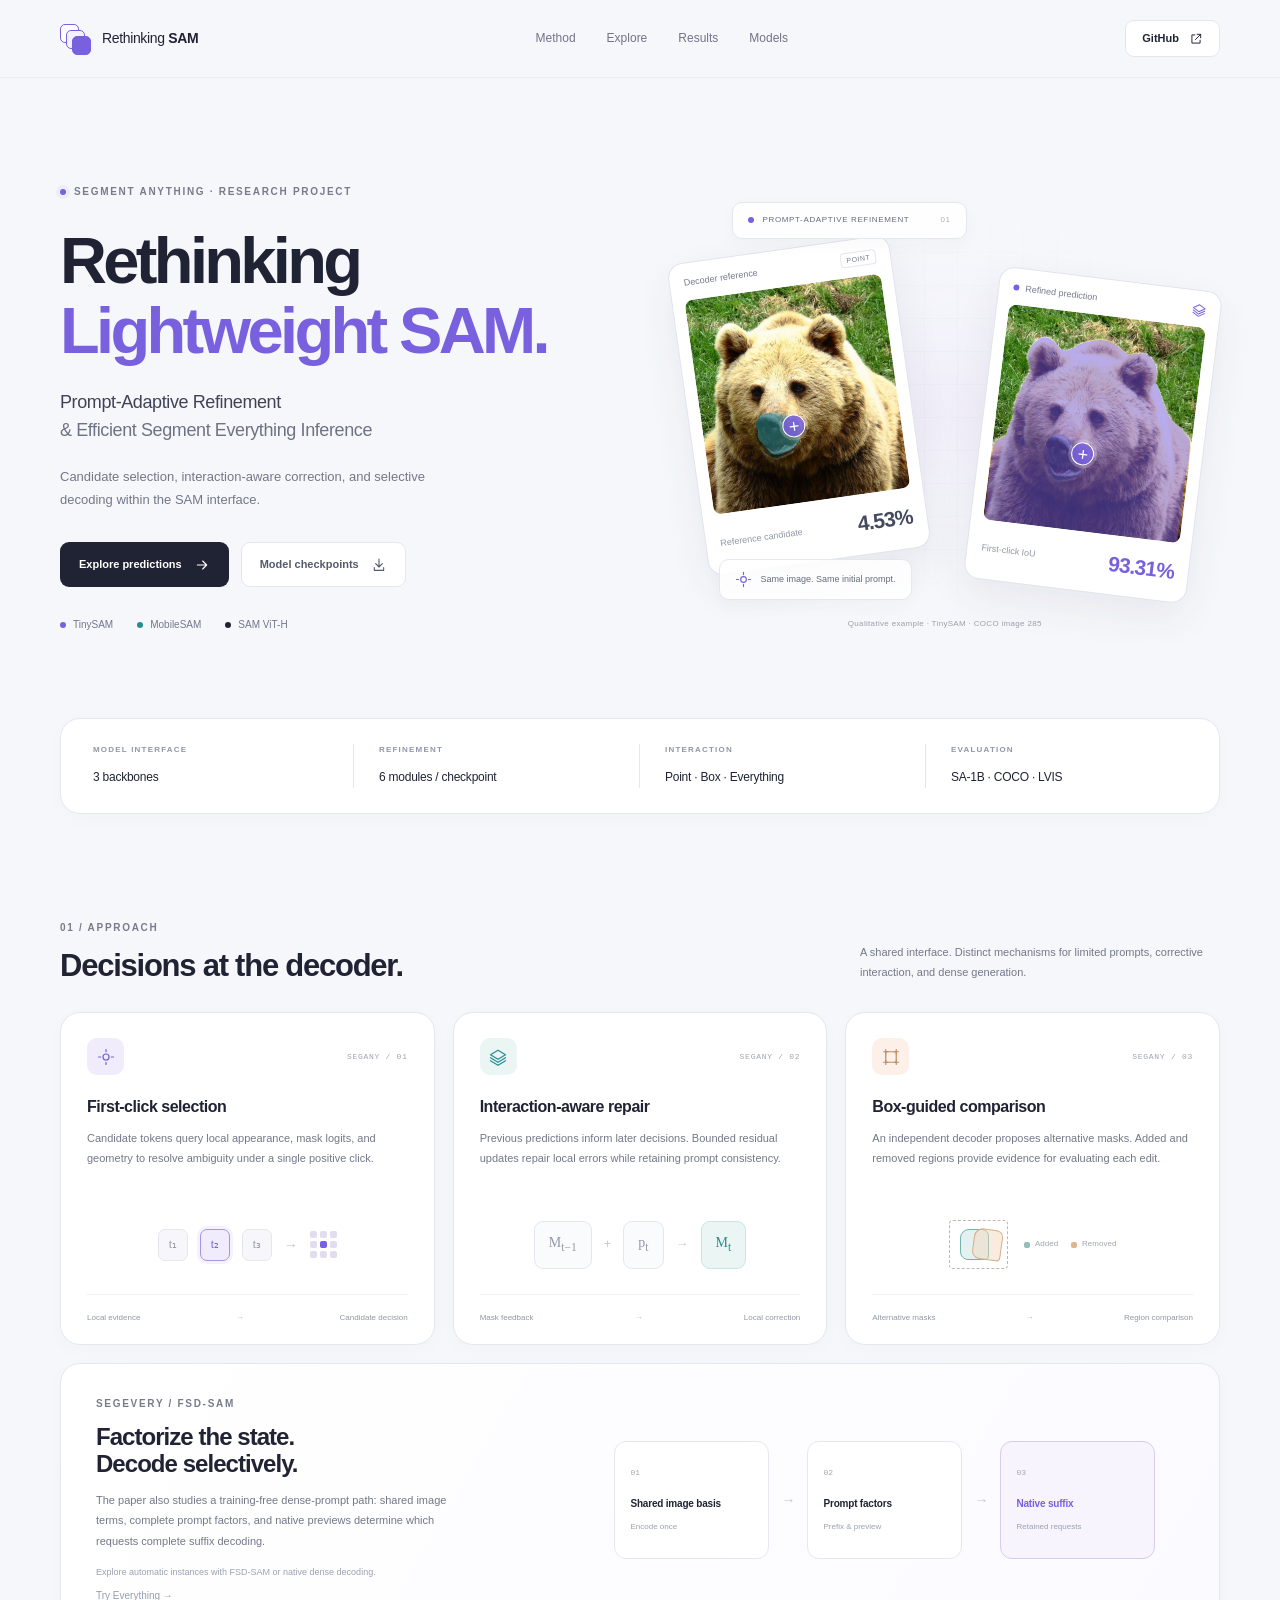
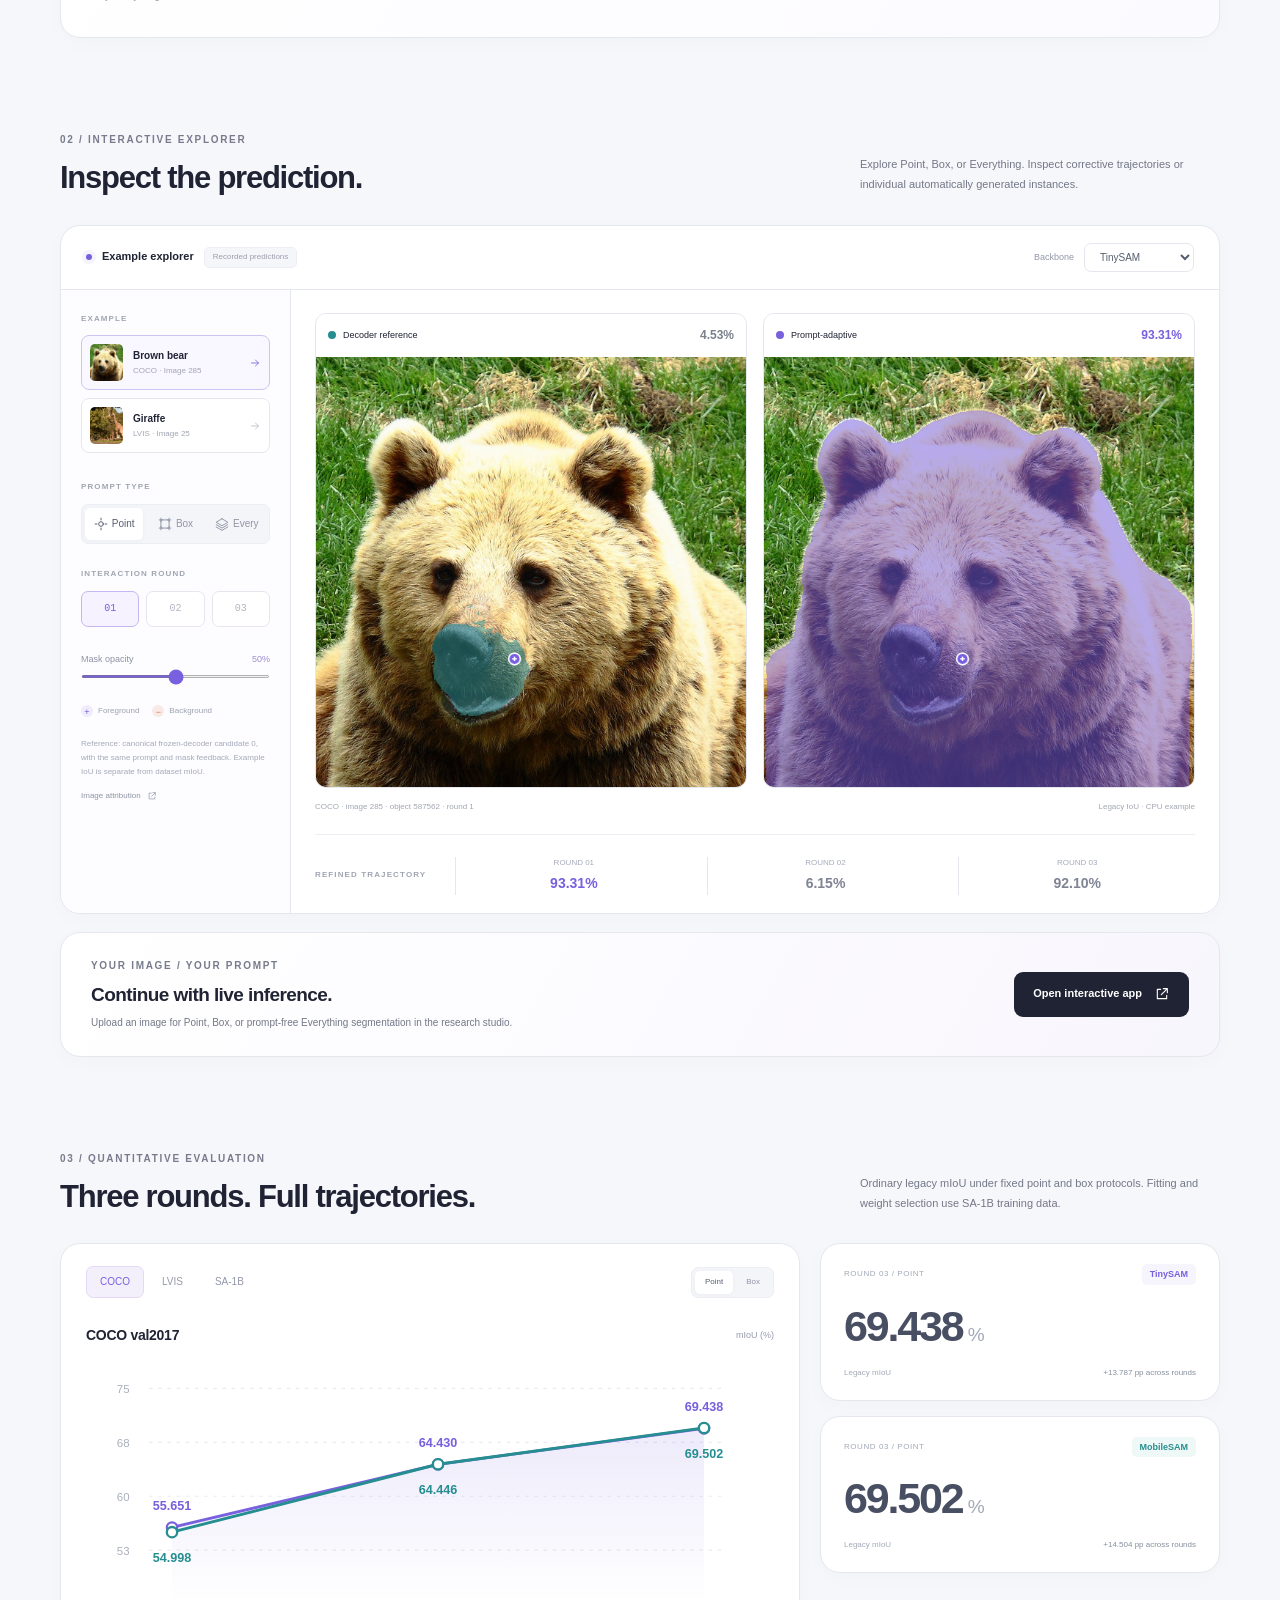
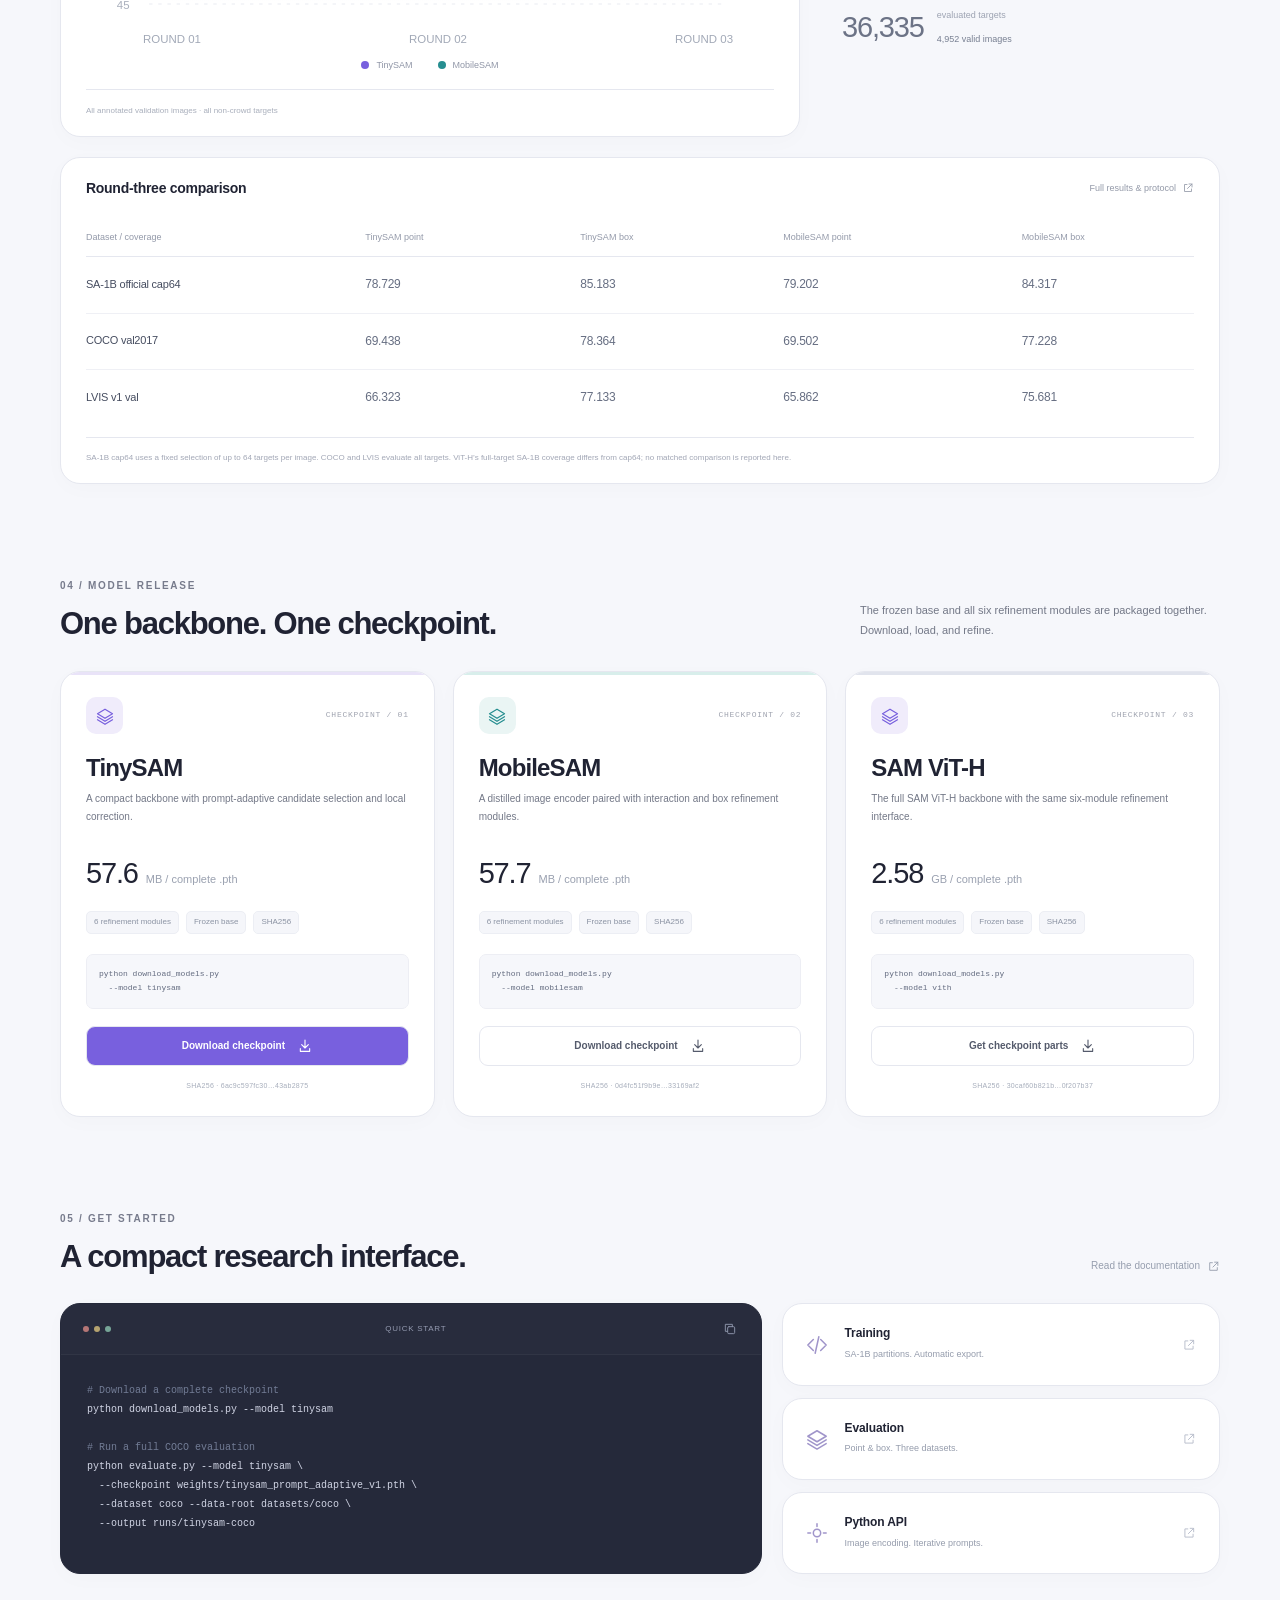
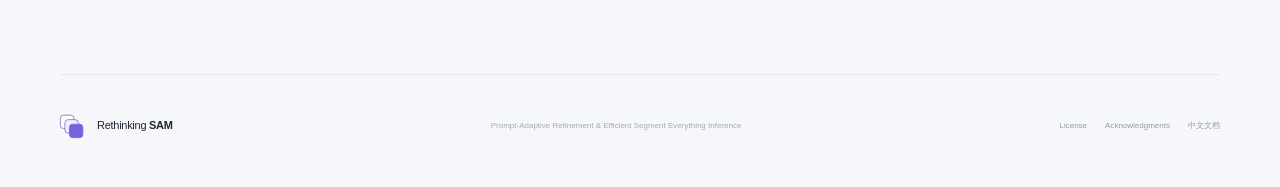
==== commit eb226db4: "Add Everything generation and redesign the interactive research studio" ====
--- a/site/index.html
+++ b/site/index.html
@@ -56,7 +56,7 @@
       </div>
     </section>
 
-    <div class="summary-strip card"><div><span class="strip-label">MODEL INTERFACE</span><b>3 backbones</b></div><div><span class="strip-label">REFINEMENT</span><b>6 modules / checkpoint</b></div><div><span class="strip-label">INTERACTION</span><b>Point &amp; box prompts</b></div><div><span class="strip-label">EVALUATION</span><b>SA-1B · COCO · LVIS</b></div></div>
+    <div class="summary-strip card"><div><span class="strip-label">MODEL INTERFACE</span><b>3 backbones</b></div><div><span class="strip-label">REFINEMENT</span><b>6 modules / checkpoint</b></div><div><span class="strip-label">INTERACTION</span><b>Point · Box · Everything</b></div><div><span class="strip-label">EVALUATION</span><b>SA-1B · COCO · LVIS</b></div></div>
 
     <section id="method" class="section" aria-labelledby="method-title">
       <div class="section-heading"><div><div class="eyebrow">01 / APPROACH</div><h2 id="method-title">Decisions at the decoder.</h2></div><p>A shared interface. Distinct mechanisms for limited prompts, corrective interaction, and dense generation.</p></div>
@@ -65,20 +65,20 @@
         <article class="card method-card"><div class="method-top"><span class="method-icon teal-bg"><svg class="icon"><use href="#i-layers"/></svg></span><span class="mono-label">SEGANY / 02</span></div><h3>Interaction-aware repair</h3><p>Previous predictions inform later decisions. Bounded residual updates repair local errors while retaining prompt consistency.</p><div class="history-diagram" aria-hidden="true"><span>M<sub>t−1</sub></span><b>+</b><span>p<sub>t</sub></span><b>→</b><span class="history-result">M<sub>t</sub></span></div><div class="method-footer">Mask feedback <span>→</span> Local correction</div></article>
         <article class="card method-card"><div class="method-top"><span class="method-icon peach-bg"><svg class="icon"><use href="#i-box"/></svg></span><span class="mono-label">SEGANY / 03</span></div><h3>Box-guided comparison</h3><p>An independent decoder proposes alternative masks. Added and removed regions provide evidence for evaluating each edit.</p><div class="region-diagram" aria-hidden="true"><div class="region-box"><span class="region-a"></span><span class="region-b"></span></div><span class="region-legend"><i></i> Added <i></i> Removed</span></div><div class="method-footer">Alternative masks <span>→</span> Region comparison</div></article>
       </div>
-      <article class="card fsd-card"><div class="fsd-copy"><div class="eyebrow">SEGEVERY / FSD-SAM</div><h3>Factorize the state.<br>Decode selectively.</h3><p>The paper also studies a training-free dense-prompt path: shared image terms, complete prompt factors, and native previews determine which requests complete suffix decoding.</p><span class="text-note">The public checkpoints and interactive application focus on prompt-adaptive refinement.</span></div><div class="fsd-flow" aria-label="FSD-SAM workflow"><div class="flow-node"><span class="flow-number">01</span><b>Shared image basis</b><span>Encode once</span></div><span class="flow-connector">→</span><div class="flow-node"><span class="flow-number">02</span><b>Prompt factors</b><span>Prefix &amp; preview</span></div><span class="flow-connector">→</span><div class="flow-node final-node"><span class="flow-number">03</span><b>Native suffix</b><span>Retained requests</span></div></div></article>
+      <article class="card fsd-card"><div class="fsd-copy"><div class="eyebrow">SEGEVERY / FSD-SAM</div><h3>Factorize the state.<br>Decode selectively.</h3><p>The paper also studies a training-free dense-prompt path: shared image terms, complete prompt factors, and native previews determine which requests complete suffix decoding.</p><span class="text-note">Explore automatic instances with FSD-SAM or native dense decoding. <button class="text-link every-link" id="try-everything">Try Everything →</button></span></div><div class="fsd-flow" aria-label="FSD-SAM workflow"><div class="flow-node"><span class="flow-number">01</span><b>Shared image basis</b><span>Encode once</span></div><span class="flow-connector">→</span><div class="flow-node"><span class="flow-number">02</span><b>Prompt factors</b><span>Prefix &amp; preview</span></div><span class="flow-connector">→</span><div class="flow-node final-node"><span class="flow-number">03</span><b>Native suffix</b><span>Retained requests</span></div></div></article>
     </section>
 
     <section id="explorer" class="section" aria-labelledby="explorer-title">
-      <div class="section-heading"><div><div class="eyebrow">02 / INTERACTIVE EXPLORER</div><h2 id="explorer-title">Inspect the prediction.</h2></div><p>Switch backbone and prompt type, step through correction rounds, and inspect the mask against its decoder reference.</p></div>
+      <div class="section-heading"><div><div class="eyebrow">02 / INTERACTIVE EXPLORER</div><h2 id="explorer-title">Inspect the prediction.</h2></div><p>Explore Point, Box, or Everything. Inspect corrective trajectories or individual automatically generated instances.</p></div>
       <div class="card explorer-card">
         <div class="explorer-toolbar"><div class="toolbar-title"><span class="status-dot"></span><b>Example explorer</b><span class="pill">Recorded predictions</span></div><label class="model-select">Backbone <select id="example-model" aria-label="Example backbone"><option value="tinysam">TinySAM</option><option value="mobilesam">MobileSAM</option></select></label></div>
         <div class="explorer-layout">
-          <aside class="explorer-controls"><span class="control-label">EXAMPLE</span><div id="example-list" class="example-list"><button class="example-option active" data-example="bear" aria-pressed="true"><img src="assets/examples/bear.jpg" alt="" width="60" height="60"><span><b>Brown bear</b><small>COCO · Image 285</small></span><svg class="icon"><use href="#i-arrow"/></svg></button><button class="example-option" data-example="giraffe" aria-pressed="false"><img src="assets/examples/giraffe.jpg" alt="" width="60" height="60"><span><b>Giraffe</b><small>LVIS · Image 25</small></span><svg class="icon"><use href="#i-arrow"/></svg></button></div><span class="control-label">PROMPT TYPE</span><div class="segmented" id="example-prompt" role="group" aria-label="Example prompt type"><button class="active" data-prompt="point" aria-pressed="true"><svg class="icon"><use href="#i-point"/></svg>Point</button><button data-prompt="box" aria-pressed="false"><svg class="icon"><use href="#i-box"/></svg>Box</button></div><span class="control-label">INTERACTION ROUND</span><div class="round-buttons" role="group" aria-label="Interaction round"><button class="active" data-round="1" aria-pressed="true">01</button><button data-round="2" aria-pressed="false">02</button><button data-round="3" aria-pressed="false">03</button></div><label class="opacity-control">Mask opacity <output id="opacity-value">50%</output><input id="mask-opacity" type="range" min="0" max="100" value="50" aria-label="Mask opacity"></label><div class="prompt-key"><span><i class="positive-key">+</i> Foreground</span><span><i class="negative-key">−</i> Background</span></div><p class="explorer-note">Reference: canonical frozen-decoder candidate 0, with the same prompt and mask feedback. Example IoU is separate from dataset mIoU.</p><a id="image-source" class="source-link" href="#">Image attribution <svg class="icon"><use href="#i-external"/></svg></a></aside>
-          <div class="prediction-area"><div class="prediction-grid"><figure class="prediction-panel"><figcaption><span><i class="legend-dot teal"></i> Decoder reference</span><b id="reference-score">—</b></figcaption><div class="prediction-image"><canvas id="reference-canvas" role="img" aria-label="Decoder reference mask and prompts"></canvas></div></figure><figure class="prediction-panel refined-panel"><figcaption><span><i class="legend-dot violet"></i> Prompt-adaptive</span><b id="refined-score">—</b></figcaption><div class="prediction-image"><canvas id="refined-canvas" role="img" aria-label="Refined model mask and prompts"></canvas></div></figure></div><div class="prediction-footer"><span id="example-caption" aria-live="polite">Loading example…</span><span>Legacy IoU · CPU example</span></div><div class="round-trajectory"><span class="control-label">REFINED TRAJECTORY</span><div id="example-trajectory" class="trajectory-values"></div></div></div>
+          <aside class="explorer-controls"><span class="control-label">EXAMPLE</span><div id="example-list" class="example-list"><button class="example-option active" data-example="bear" aria-pressed="true"><img src="assets/examples/bear.jpg" alt="" width="60" height="60"><span><b>Brown bear</b><small>COCO · Image 285</small></span><svg class="icon"><use href="#i-arrow"/></svg></button><button class="example-option" data-example="giraffe" aria-pressed="false"><img src="assets/examples/giraffe.jpg" alt="" width="60" height="60"><span><b>Giraffe</b><small>LVIS · Image 25</small></span><svg class="icon"><use href="#i-arrow"/></svg></button></div><span class="control-label">PROMPT TYPE</span><div class="segmented" id="example-prompt" role="group" aria-label="Example prompt type"><button class="active" data-prompt="point" aria-pressed="true"><svg class="icon"><use href="#i-point"/></svg>Point</button><button data-prompt="box" aria-pressed="false"><svg class="icon"><use href="#i-box"/></svg>Box</button><button data-prompt="everything" aria-pressed="false"><svg class="icon"><use href="#i-layers"/></svg>Every</button></div><span class="control-label" id="round-controls-title">INTERACTION ROUND</span><div class="round-buttons" role="group" aria-label="Interaction round"><button class="active" data-round="1" aria-pressed="true">01</button><button data-round="2" aria-pressed="false">02</button><button data-round="3" aria-pressed="false">03</button></div><label class="every-instance-control" id="every-instance-control" hidden><span class="control-label">INSPECT INSTANCE</span><select id="every-instance" aria-label="Automatic instance"><option value="all">All instances</option></select><a id="every-download" class="source-link" download>Download masks (JSON) ↗</a></label><label class="opacity-control">Mask opacity <output id="opacity-value">50%</output><input id="mask-opacity" type="range" min="0" max="100" value="50" aria-label="Mask opacity"></label><div class="prompt-key"><span><i class="positive-key">+</i> Foreground</span><span><i class="negative-key">−</i> Background</span></div><p class="explorer-note">Reference: canonical frozen-decoder candidate 0, with the same prompt and mask feedback. Example IoU is separate from dataset mIoU.</p><a id="image-source" class="source-link" href="#">Image attribution <svg class="icon"><use href="#i-external"/></svg></a></aside>
+          <div class="prediction-area"><div class="prediction-grid"><figure class="prediction-panel"><figcaption><span><i class="legend-dot teal"></i> <span id="reference-heading">Decoder reference</span></span><b id="reference-score">—</b></figcaption><div class="prediction-image"><canvas id="reference-canvas" role="img" aria-label="Decoder reference mask and prompts"></canvas></div></figure><figure class="prediction-panel refined-panel"><figcaption><span><i class="legend-dot violet"></i> <span id="refined-heading">Prompt-adaptive</span></span><b id="refined-score">—</b></figcaption><div class="prediction-image"><canvas id="refined-canvas" role="img" aria-label="Refined model mask and prompts"></canvas></div></figure></div><div class="prediction-footer"><span id="example-caption" aria-live="polite">Loading example…</span><span id="example-metric-note">Legacy IoU · CPU example</span></div><div class="round-trajectory"><span class="control-label" id="trajectory-heading">REFINED TRAJECTORY</span><div id="example-trajectory" class="trajectory-values"></div></div></div>
         </div>
       </div>
-      <div class="card live-card" id="live-entry"><div><span class="eyebrow">YOUR IMAGE / YOUR PROMPT</span><h3>Continue with live inference.</h3><p>Upload an image, add foreground or background clicks, and inspect successive model predictions.</p></div><button id="open-live" class="button button-dark">Open interactive app <svg class="icon"><use href="#i-external"/></svg></button></div>
-      <div class="card live-workspace" id="live-workspace" hidden><div class="explorer-toolbar"><div class="toolbar-title"><span class="status-dot"></span><b>Live inference</b><span class="pill" id="live-device">CPU</span></div><label class="model-select">Backbone <select id="live-model" aria-label="Live inference backbone"><option value="tinysam">TinySAM</option><option value="mobilesam">MobileSAM</option></select></label></div><div class="live-layout"><aside class="live-controls"><label class="upload-button"><svg class="icon"><use href="#i-upload"/></svg> Upload image<input id="image-upload" type="file" accept="image/jpeg,image/png,image/webp" aria-label="Upload an image for inference"></label><span class="control-label">PROMPT</span><div class="segmented" id="live-prompt" role="group" aria-label="Live prompt type"><button class="active" data-live-prompt="point" aria-pressed="true">Point</button><button data-live-prompt="box" aria-pressed="false">Box</button></div><div class="segmented" id="live-label" role="group" aria-label="Click label"><button class="active" data-label="1" aria-pressed="true">+ Foreground</button><button data-label="0" aria-pressed="false">− Background</button></div><p id="live-instruction">Click on the target. Add a background click to exclude a region.</p><button class="button button-dark" id="run-inference" disabled>Predict mask <svg class="icon"><use href="#i-arrow"/></svg></button><button class="button button-light" id="reset-prompts" disabled>Reset prompts</button><p class="text-note">Up to three rounds per object. Images and masks remain in temporary session memory.</p></aside><div class="live-stage"><canvas id="live-canvas" tabindex="0" role="img" aria-label="Uploaded image; click to add points or drag to define a box"></canvas><div id="upload-placeholder"><svg class="icon"><use href="#i-upload"/></svg><h3>An image, a prompt, a mask.</h3><p>Upload a photograph to begin.</p></div><div id="live-status" role="status" aria-live="polite">Ready for an image</div></div></div></div>
+      <div class="card live-card" id="live-entry"><div><span class="eyebrow">YOUR IMAGE / YOUR PROMPT</span><h3>Continue with live inference.</h3><p>Upload an image for Point, Box, or prompt-free Everything segmentation in the research studio.</p></div><button id="open-live" class="button button-dark">Open interactive app <svg class="icon"><use href="#i-external"/></svg></button></div>
+      <div class="card live-workspace" id="live-workspace" hidden><div class="explorer-toolbar"><div class="toolbar-title"><span class="status-dot"></span><b>Live inference</b><span class="pill" id="live-device">CPU</span></div><label class="model-select">Backbone <select id="live-model" aria-label="Live inference backbone"><option value="tinysam">TinySAM</option><option value="mobilesam">MobileSAM</option></select></label></div><div class="live-layout"><aside class="live-controls"><label class="upload-button"><svg class="icon"><use href="#i-upload"/></svg> Upload image<input id="image-upload" type="file" accept="image/jpeg,image/png,image/webp" aria-label="Upload an image for inference"></label><span class="control-label">PROMPT</span><div class="segmented" id="live-prompt" role="group" aria-label="Live prompt type"><button class="active" data-live-prompt="point" aria-pressed="true">Point</button><button data-live-prompt="box" aria-pressed="false">Box</button><button data-live-prompt="everything" aria-pressed="false">Every</button></div><label class="every-instance-control" id="live-every-options" hidden>Sampling grid<select id="live-every-grid" aria-label="Automatic sampling grid"><option value="8">8 × 8</option><option value="16" selected>16 × 16</option><option value="32">32 × 32</option></select>Generator<select id="live-every-method" aria-label="Automatic generator"><option value="fsd">FSD-SAM</option><option value="dense">Dense SAM</option></select></label><div class="segmented" id="live-label" role="group" aria-label="Click label"><button class="active" data-label="1" aria-pressed="true">+ Foreground</button><button data-label="0" aria-pressed="false">− Background</button></div><p id="live-instruction">Click on the target. Add a background click to exclude a region.</p><button class="button button-dark" id="run-inference" disabled>Predict mask <svg class="icon"><use href="#i-arrow"/></svg></button><button class="button button-light" id="reset-prompts" disabled>Reset prompts</button><p class="text-note">Point/Box: three rounds. Everything: automatic instance masks. Images remain in temporary session memory.</p></aside><div class="live-stage"><canvas id="live-canvas" tabindex="0" role="img" aria-label="Uploaded image; click to add points or drag to define a box"></canvas><div id="upload-placeholder"><svg class="icon"><use href="#i-upload"/></svg><h3>An image, a prompt, a mask.</h3><p>Upload a photograph to begin.</p></div><div id="live-status" role="status" aria-live="polite">Ready for an image</div></div></div></div>
     </section>
 
     <section id="results" class="section" aria-labelledby="results-title">
--- a/site/styles.css
+++ b/site/styles.css
@@ -1,5 +1,6 @@
 :root{--bg:#f6f7fb;--surface:#fff;--ink:#202333;--muted:#737887;--line:#e5e7ef;--violet:#7860de;--violet-light:#f0ecfb;--teal:#268e90;--teal-light:#eaf5f4;--shadow:0 5px 22px #24283b05;--radius:20px;--font:Inter,"Segoe UI",Arial,sans-serif}
 [hidden]{display:none!important}
+.every-instance-control{display:flex;flex-direction:column;gap:11px;margin:18px 0;font-size:11px;color:var(--muted)}.every-instance-control select{width:100%;border:1px solid var(--line);background:#fff;border-radius:8px;padding:9px;color:#606780;font-size:11px}.every-instance-control .control-label{margin:0}.every-link{padding:0;border:0;background:transparent;color:var(--violet);font:inherit;cursor:pointer;margin-top:7px;display:block}.explorer-controls .segmented{gap:3px}.explorer-controls .segmented button{font-size:10px;padding:8px 6px;gap:4px}.explorer-controls .segmented .icon{width:14px;height:14px}.trajectory-value b{white-space:nowrap}
 *{box-sizing:border-box}html{scroll-behavior:smooth;scroll-padding-top:104px}body{margin:0;background:var(--bg);color:var(--ink);font-family:var(--font);font-size:15px;line-height:1.6;-webkit-font-smoothing:antialiased}a{color:inherit;text-decoration:none}button,input,select{font:inherit}button{cursor:pointer}button:disabled{cursor:not-allowed;opacity:.45}button,a,input,select,canvas{outline-offset:5px}button:focus-visible,a:focus-visible,input:focus-visible,select:focus-visible,canvas:focus-visible{outline:2px solid var(--violet)}button{color:inherit}img{max-width:100%;display:block}h1,h2,h3,p,figure{margin:0}h1,h2,h3{line-height:1.15;font-weight:650}p{color:var(--muted)}svg{display:block}.icon{width:19px;height:19px;fill:none;stroke:currentColor;stroke-width:1.65;stroke-linecap:round;stroke-linejoin:round;flex-shrink:0}.icon-defs{position:absolute;width:0;height:0;overflow:hidden}.shell{width:min(1160px,calc(100% - 80px));margin:auto}.card{background:var(--surface);border:1px solid var(--line);border-radius:var(--radius);box-shadow:var(--shadow)}.eyebrow{font-size:10px;letter-spacing:.17em;font-weight:650;display:flex;align-items:center;gap:8px;color:#777b8c}.status-dot,.small-dot,.legend-dot{display:inline-block;border-radius:50%;flex-shrink:0}.status-dot{width:6px;height:6px;background:var(--violet);box-shadow:0 0 0 4px #7860de12}.small-dot{width:6px;height:6px}.legend-dot{width:8px;height:8px}.violet{background:var(--violet)}.teal{background:var(--teal)}.ink{background:var(--ink)}.violet-text{color:var(--violet)}.teal-text{color:var(--teal)}.violet-bg{background:var(--violet-light);color:var(--violet)}.teal-bg{background:var(--teal-light);color:var(--teal)}.peach-bg{background:#fcf0e8;color:#bd8e68}.sr-only{position:absolute;width:1px;height:1px;padding:0;margin:-1px;overflow:hidden;clip:rect(0,0,0,0);white-space:nowrap;border:0}.skip-link{position:fixed;top:8px;left:8px;z-index:1000;transform:translateY(-200%);background:white;padding:8px 16px;border-radius:8px}.skip-link:focus{transform:none}
 .site-header{position:sticky;top:0;z-index:30;background:#f6f7fbec;backdrop-filter:blur(18px);border-bottom:1px solid #e5e7ef8a}.nav{height:77px;display:flex;align-items:center;justify-content:space-between}.brand{display:flex;align-items:center;gap:12px;font-size:14px;letter-spacing:-.025em;font-weight:500;white-space:nowrap}.brand b{font-weight:720}.brand-mark{width:30px;height:32px;position:relative;display:block}.brand-mark i{position:absolute;width:19px;height:19px;border:1.7px solid var(--violet);border-radius:5px}.brand-mark i:nth-child(1){top:1px;left:0;background:#fff}.brand-mark i:nth-child(2){top:7px;left:6px;background:#f4f1ff}.brand-mark i:nth-child(3){top:13px;left:12px;background:var(--violet);border-color:var(--violet)}.nav-links{display:flex;gap:31px;font-size:12px;color:#707587}.nav-links a:hover{color:var(--violet)}.nav-code{display:flex;align-items:center;gap:10px;font-size:11px;font-weight:650;padding:9px 16px;border:1px solid var(--line);background:#fff;border-radius:9px}.nav-code .icon{width:14px;height:14px}
 .hero{display:grid;grid-template-columns:1.06fr 1fr;align-items:center;gap:26px;padding:76px 0 55px;min-height:640px}.hero-copy{position:relative;z-index:2}.hero h1{font-size:clamp(43px,5.2vw,65px);letter-spacing:-.056em;line-height:1.08;margin:26px 0 23px;font-weight:660}.hero h1 span{color:var(--violet)}.hero-subtitle{font-size:18px;letter-spacing:-.022em;color:#3f4355;line-height:1.55;font-weight:500}.hero-subtitle span{font-weight:400;color:#6e7384}.hero-description{font-size:13px;max-width:410px;margin-top:20px;line-height:1.8}.hero-actions{display:flex;gap:12px;flex-wrap:wrap;margin-top:31px}.button{display:inline-flex;gap:12px;align-items:center;justify-content:center;min-height:45px;padding:11px 18px;border-radius:9px;border:1px solid transparent;font-size:11px;font-weight:600;transition:transform .2s,box-shadow .2s,background .2s;white-space:nowrap}.button .icon{width:16px;height:16px}.button:hover:not(:disabled){transform:translateY(-2px);box-shadow:0 6px 14px #22263812}.button-dark{background:var(--ink);color:#fff}.button-dark:hover{background:#34394e}.button-light{background:#fff;border-color:var(--line);color:#555b6c}.hero-meta{display:flex;gap:24px;align-items:center;margin-top:30px;font-size:10px;color:#73798b}.hero-meta span{display:flex;align-items:center;gap:7px}.hero-visual{height:445px;position:relative}.visual-grid{position:absolute;inset:0 0 0 -10px;background-image:linear-gradient(#e4e6ef70 1px,transparent 1px),linear-gradient(90deg,#e4e6ef70 1px,transparent 1px);background-size:33px 33px;mask-image:radial-gradient(ellipse at center,#000 5%,transparent 70%)}.visual-grid:after{content:"";position:absolute;inset:30px;background:radial-gradient(ellipse,#eae5f780,transparent 70%)}.hero-mask-card{position:absolute;width:224px;padding:12px;background:#fff;border-radius:15px;border:1px solid #e2e4ec;box-shadow:0 16px 40px #34304712;transition:transform .35s}.card-back{left:17px;top:62px;transform:rotate(-8deg);z-index:1}.card-front{right:15px;top:92px;transform:rotate(7deg);z-index:2}.hero-mask-card:hover{transform:rotate(0) translateY(-5px)}.mini-card-head{display:flex;align-items:center;justify-content:space-between;font-size:9px;color:#75798b;gap:6px;padding:0 2px 10px}.mini-card-head>span:first-child{display:flex;gap:6px;align-items:center}.mini-card-head .icon{width:14px;height:14px;color:var(--violet)}.mini-tag{font-size:7px;letter-spacing:.07em;border:1px solid var(--line);padding:1px 5px;border-radius:4px}.hero-photo{position:relative;border-radius:8px;overflow:hidden;aspect-ratio:586/640}.hero-photo>img{width:100%;height:100%;object-fit:cover}.hero-photo .hero-mask{position:absolute;inset:0}.hero-prompt{position:absolute;top:50%;left:50%;transform:translate(-50%,-50%);font-size:18px;line-height:23px;text-align:center;width:23px;height:23px;border:1.5px solid white;border-radius:50%;color:#fff;background:#7860dedb;box-shadow:0 0 0 3px #fff3}.mini-card-foot{display:flex;align-items:center;justify-content:space-between;font-size:9px;color:#9296a4;padding:12px 2px 2px}.mini-card-foot b{font-size:21px;letter-spacing:-.04em;color:#454b5f}.card-front .mini-card-foot b{color:var(--violet)}.floating-label{position:absolute;display:flex;align-items:center;gap:9px;padding:11px 15px;border-radius:10px;background:#ffffffde;border:1px solid var(--line);box-shadow:0 6px 18px #31304208;z-index:3;font-size:8px;letter-spacing:.08em;color:#656b7c}.top-label{top:16px;left:62px;white-space:nowrap}.label-index{padding-left:22px;color:#adb0ba}.bottom-label{bottom:31px;left:49px;font-size:9px;letter-spacing:0;white-space:nowrap}.bottom-label .icon{color:var(--violet);width:17px;height:17px}.hero-visual-note{position:absolute;bottom:0;left:0;width:100%;text-align:center;font-size:8px;color:#9b9fac;letter-spacing:.04em}.summary-strip{display:grid;grid-template-columns:repeat(4,1fr);padding:25px 7px;margin-bottom:12px}.summary-strip>div{padding:0 25px;border-right:1px solid var(--line)}.summary-strip>div:last-child{border:0}.strip-label{display:block;font-size:8px;font-weight:600;letter-spacing:.15em;color:#9296a6;margin-bottom:7px}.summary-strip b{font-size:12px;font-weight:540;letter-spacing:-.02em}
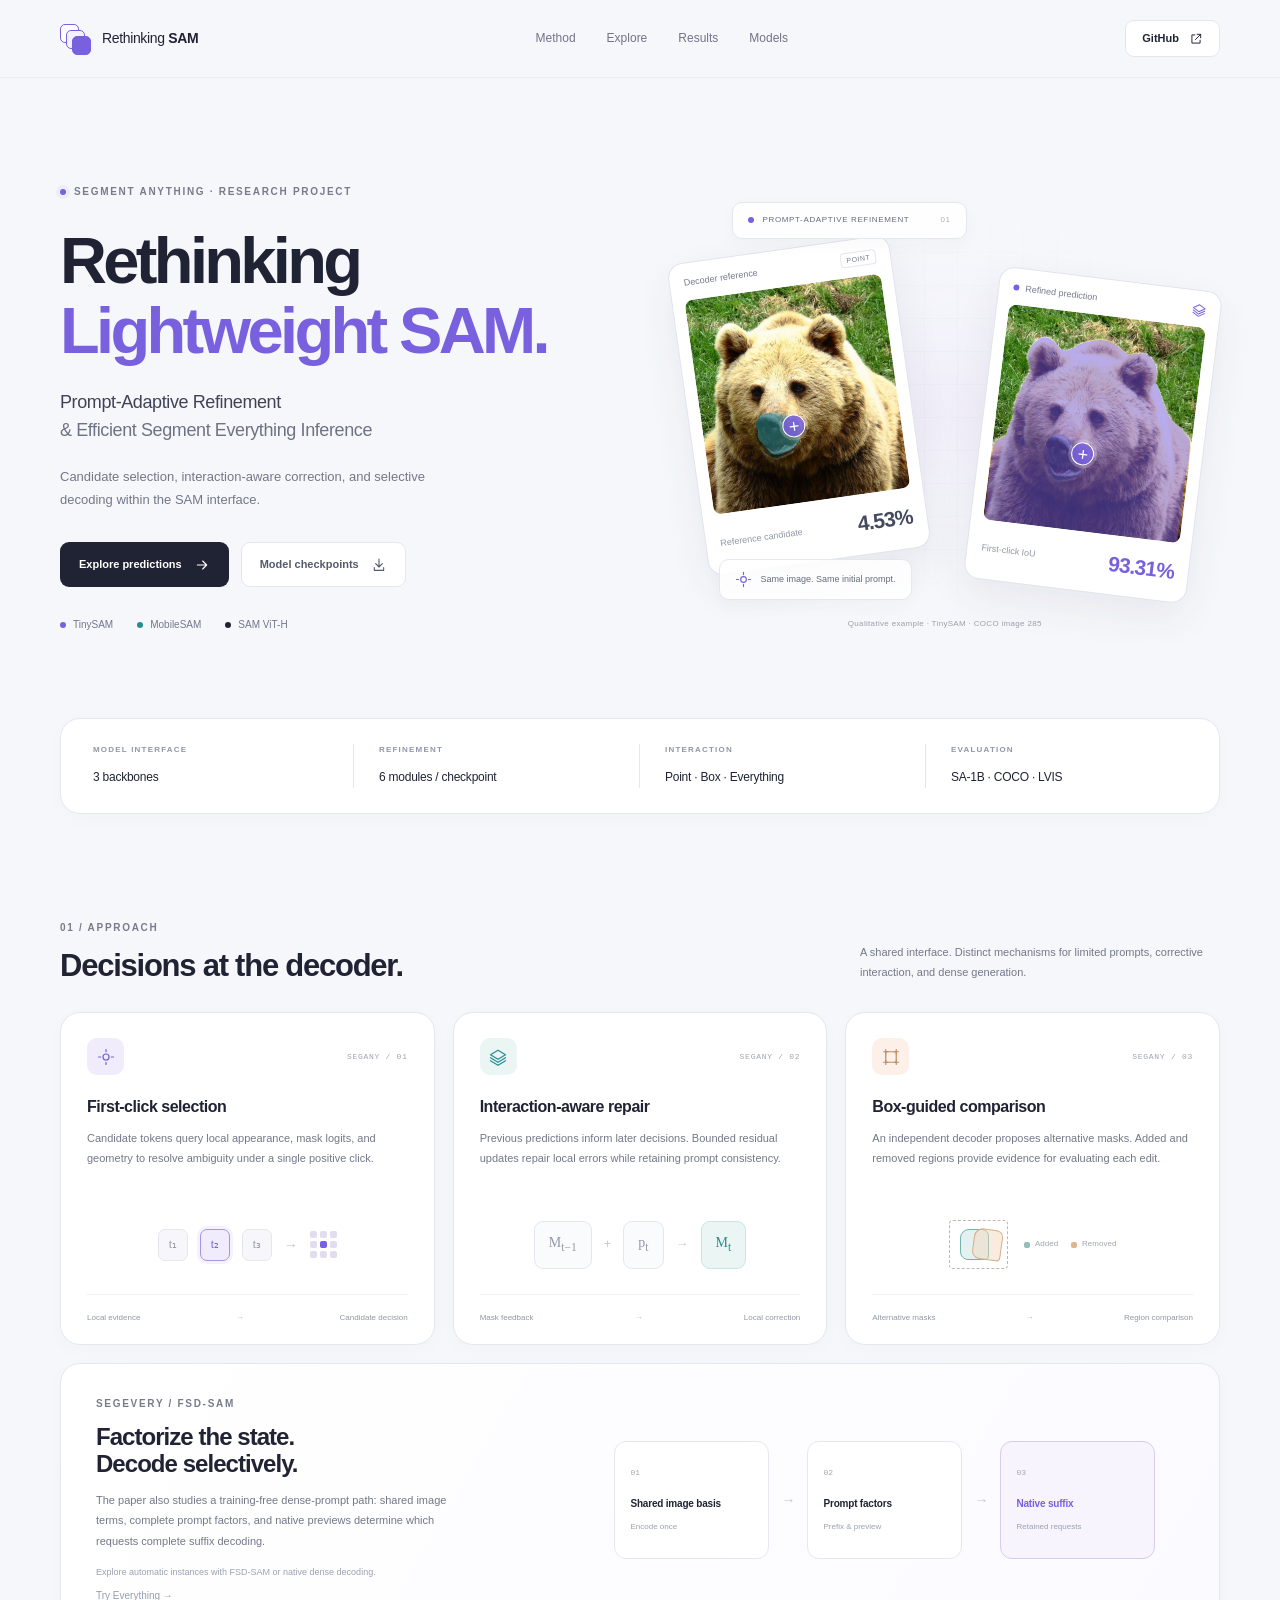
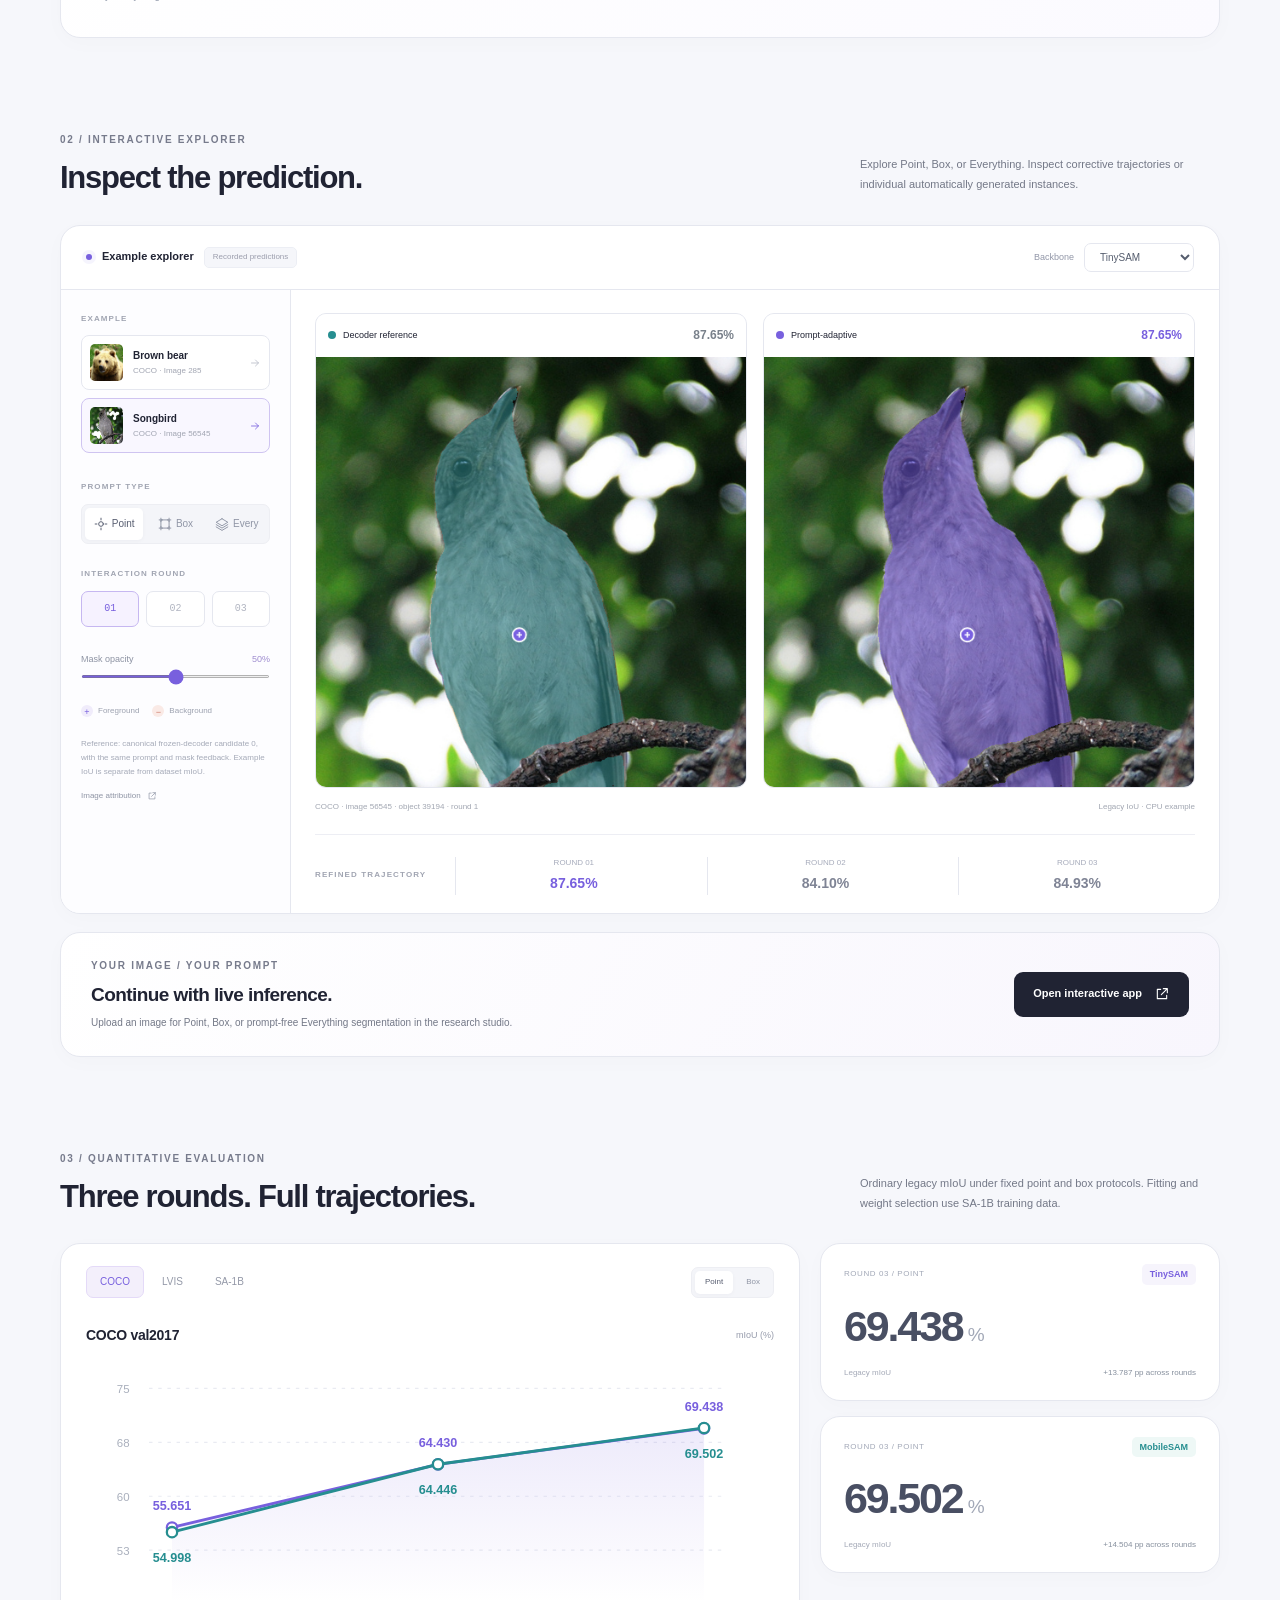
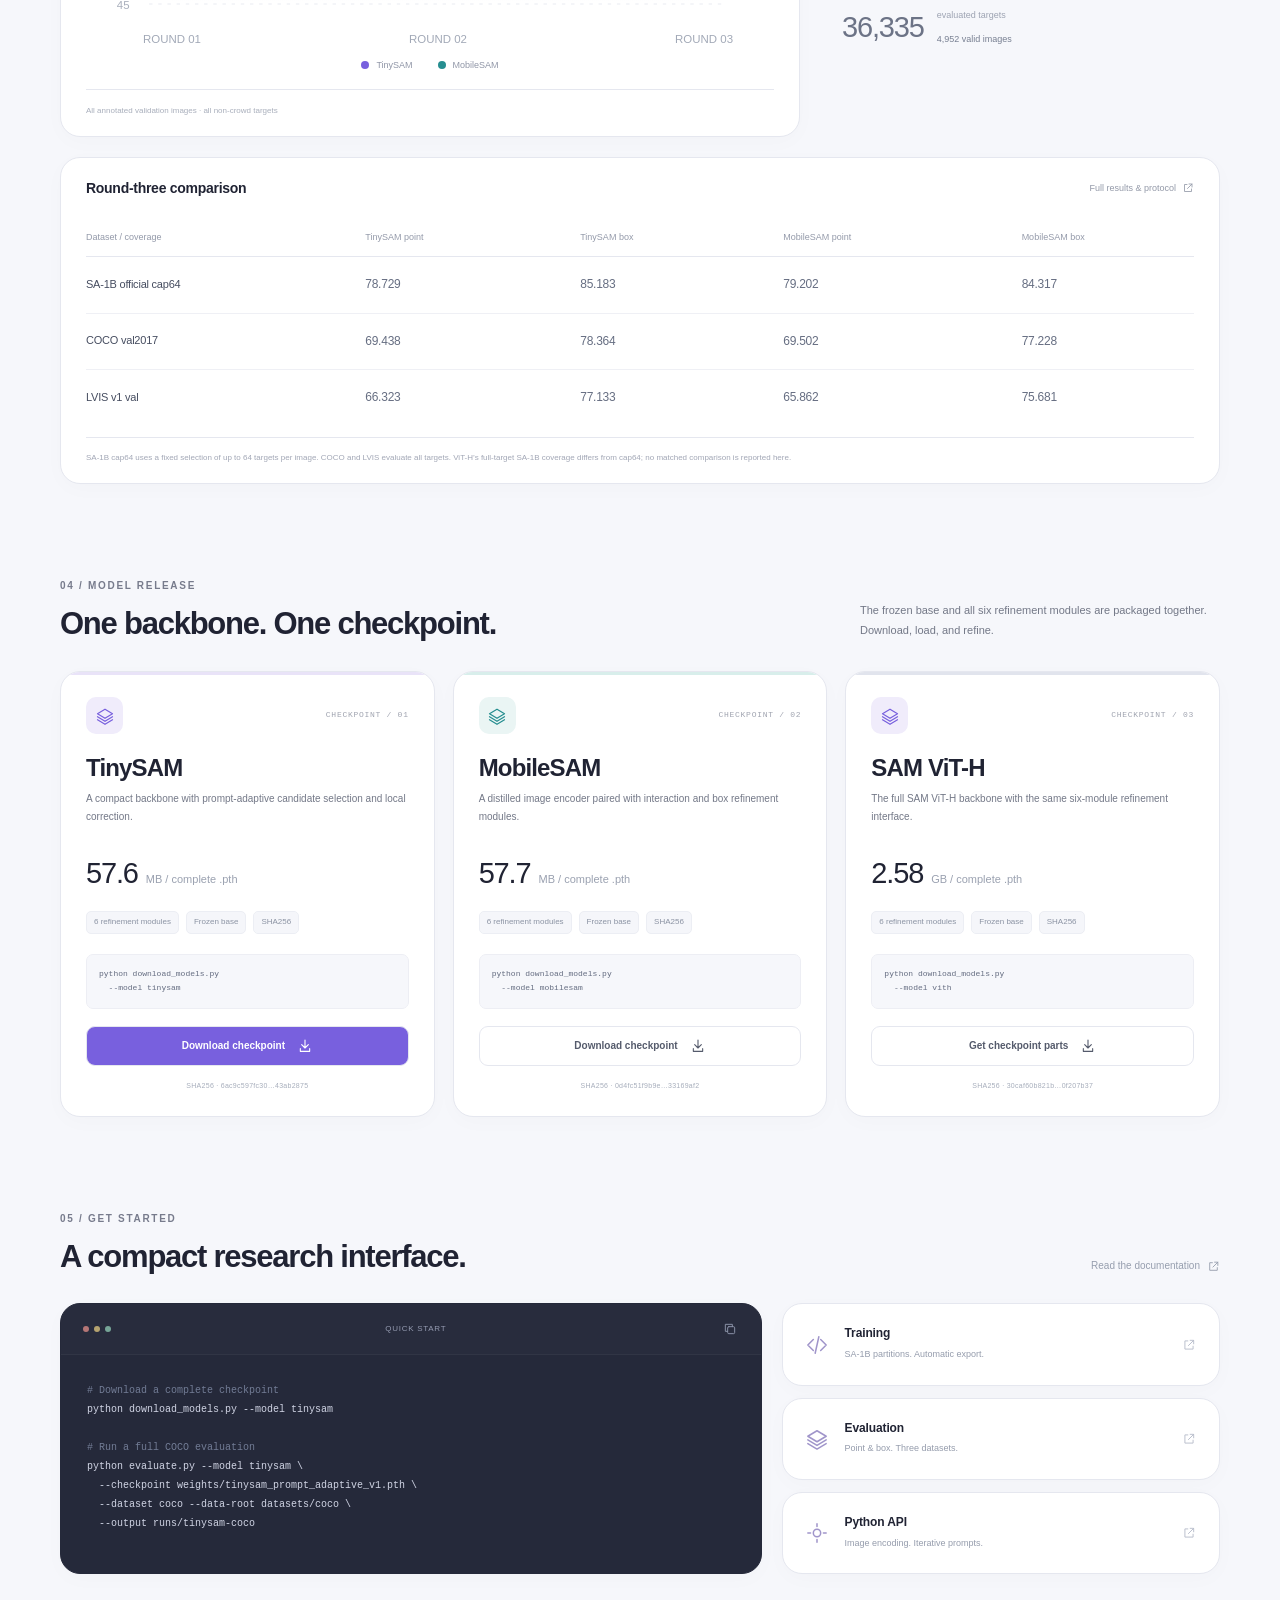
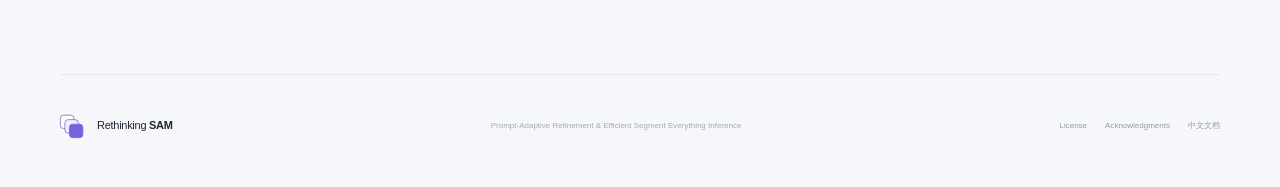
==== commit 51129747: "Curate clearer mode-specific segmentation showcases" ====
--- a/site/index.html
+++ b/site/index.html
@@ -73,7 +73,7 @@
       <div class="card explorer-card">
         <div class="explorer-toolbar"><div class="toolbar-title"><span class="status-dot"></span><b>Example explorer</b><span class="pill">Recorded predictions</span></div><label class="model-select">Backbone <select id="example-model" aria-label="Example backbone"><option value="tinysam">TinySAM</option><option value="mobilesam">MobileSAM</option></select></label></div>
         <div class="explorer-layout">
-          <aside class="explorer-controls"><span class="control-label">EXAMPLE</span><div id="example-list" class="example-list"><button class="example-option active" data-example="bear" aria-pressed="true"><img src="assets/examples/bear.jpg" alt="" width="60" height="60"><span><b>Brown bear</b><small>COCO · Image 285</small></span><svg class="icon"><use href="#i-arrow"/></svg></button><button class="example-option" data-example="giraffe" aria-pressed="false"><img src="assets/examples/giraffe.jpg" alt="" width="60" height="60"><span><b>Giraffe</b><small>LVIS · Image 25</small></span><svg class="icon"><use href="#i-arrow"/></svg></button></div><span class="control-label">PROMPT TYPE</span><div class="segmented" id="example-prompt" role="group" aria-label="Example prompt type"><button class="active" data-prompt="point" aria-pressed="true"><svg class="icon"><use href="#i-point"/></svg>Point</button><button data-prompt="box" aria-pressed="false"><svg class="icon"><use href="#i-box"/></svg>Box</button><button data-prompt="everything" aria-pressed="false"><svg class="icon"><use href="#i-layers"/></svg>Every</button></div><span class="control-label" id="round-controls-title">INTERACTION ROUND</span><div class="round-buttons" role="group" aria-label="Interaction round"><button class="active" data-round="1" aria-pressed="true">01</button><button data-round="2" aria-pressed="false">02</button><button data-round="3" aria-pressed="false">03</button></div><label class="every-instance-control" id="every-instance-control" hidden><span class="control-label">INSPECT INSTANCE</span><select id="every-instance" aria-label="Automatic instance"><option value="all">All instances</option></select><a id="every-download" class="source-link" download>Download masks (JSON) ↗</a></label><label class="opacity-control">Mask opacity <output id="opacity-value">50%</output><input id="mask-opacity" type="range" min="0" max="100" value="50" aria-label="Mask opacity"></label><div class="prompt-key"><span><i class="positive-key">+</i> Foreground</span><span><i class="negative-key">−</i> Background</span></div><p class="explorer-note">Reference: canonical frozen-decoder candidate 0, with the same prompt and mask feedback. Example IoU is separate from dataset mIoU.</p><a id="image-source" class="source-link" href="#">Image attribution <svg class="icon"><use href="#i-external"/></svg></a></aside>
+          <aside class="explorer-controls"><span class="control-label">EXAMPLE</span><div id="example-list" class="example-list"><button class="example-option active" data-example="bear" aria-pressed="true"><img src="assets/examples/bear.jpg" alt="" width="60" height="60"><span><b>Brown bear</b><small>COCO · Image 285</small></span><svg class="icon"><use href="#i-arrow"/></svg></button><button class="example-option" data-example="bird" aria-pressed="false"><img src="assets/examples/bird.jpg" alt="" width="60" height="60"><span><b>Songbird</b><small>COCO · Image 56545</small></span><svg class="icon"><use href="#i-arrow"/></svg></button></div><span class="control-label">PROMPT TYPE</span><div class="segmented" id="example-prompt" role="group" aria-label="Example prompt type"><button class="active" data-prompt="point" aria-pressed="true"><svg class="icon"><use href="#i-point"/></svg>Point</button><button data-prompt="box" aria-pressed="false"><svg class="icon"><use href="#i-box"/></svg>Box</button><button data-prompt="everything" aria-pressed="false"><svg class="icon"><use href="#i-layers"/></svg>Every</button></div><span class="control-label" id="round-controls-title">INTERACTION ROUND</span><div class="round-buttons" role="group" aria-label="Interaction round"><button class="active" data-round="1" aria-pressed="true">01</button><button data-round="2" aria-pressed="false">02</button><button data-round="3" aria-pressed="false">03</button></div><label class="every-instance-control" id="every-instance-control" hidden><span class="control-label">INSPECT INSTANCE</span><select id="every-instance" aria-label="Automatic instance"><option value="all">All instances</option></select><a id="every-download" class="source-link" download>Download masks (JSON) ↗</a></label><label class="opacity-control">Mask opacity <output id="opacity-value">50%</output><input id="mask-opacity" type="range" min="0" max="100" value="50" aria-label="Mask opacity"></label><div class="prompt-key"><span><i class="positive-key">+</i> Foreground</span><span><i class="negative-key">−</i> Background</span></div><p class="explorer-note">Reference: canonical frozen-decoder candidate 0, with the same prompt and mask feedback. Example IoU is separate from dataset mIoU.</p><a id="image-source" class="source-link" href="#">Image attribution <svg class="icon"><use href="#i-external"/></svg></a></aside>
           <div class="prediction-area"><div class="prediction-grid"><figure class="prediction-panel"><figcaption><span><i class="legend-dot teal"></i> <span id="reference-heading">Decoder reference</span></span><b id="reference-score">—</b></figcaption><div class="prediction-image"><canvas id="reference-canvas" role="img" aria-label="Decoder reference mask and prompts"></canvas></div></figure><figure class="prediction-panel refined-panel"><figcaption><span><i class="legend-dot violet"></i> <span id="refined-heading">Prompt-adaptive</span></span><b id="refined-score">—</b></figcaption><div class="prediction-image"><canvas id="refined-canvas" role="img" aria-label="Refined model mask and prompts"></canvas></div></figure></div><div class="prediction-footer"><span id="example-caption" aria-live="polite">Loading example…</span><span id="example-metric-note">Legacy IoU · CPU example</span></div><div class="round-trajectory"><span class="control-label" id="trajectory-heading">REFINED TRAJECTORY</span><div id="example-trajectory" class="trajectory-values"></div></div></div>
         </div>
       </div>
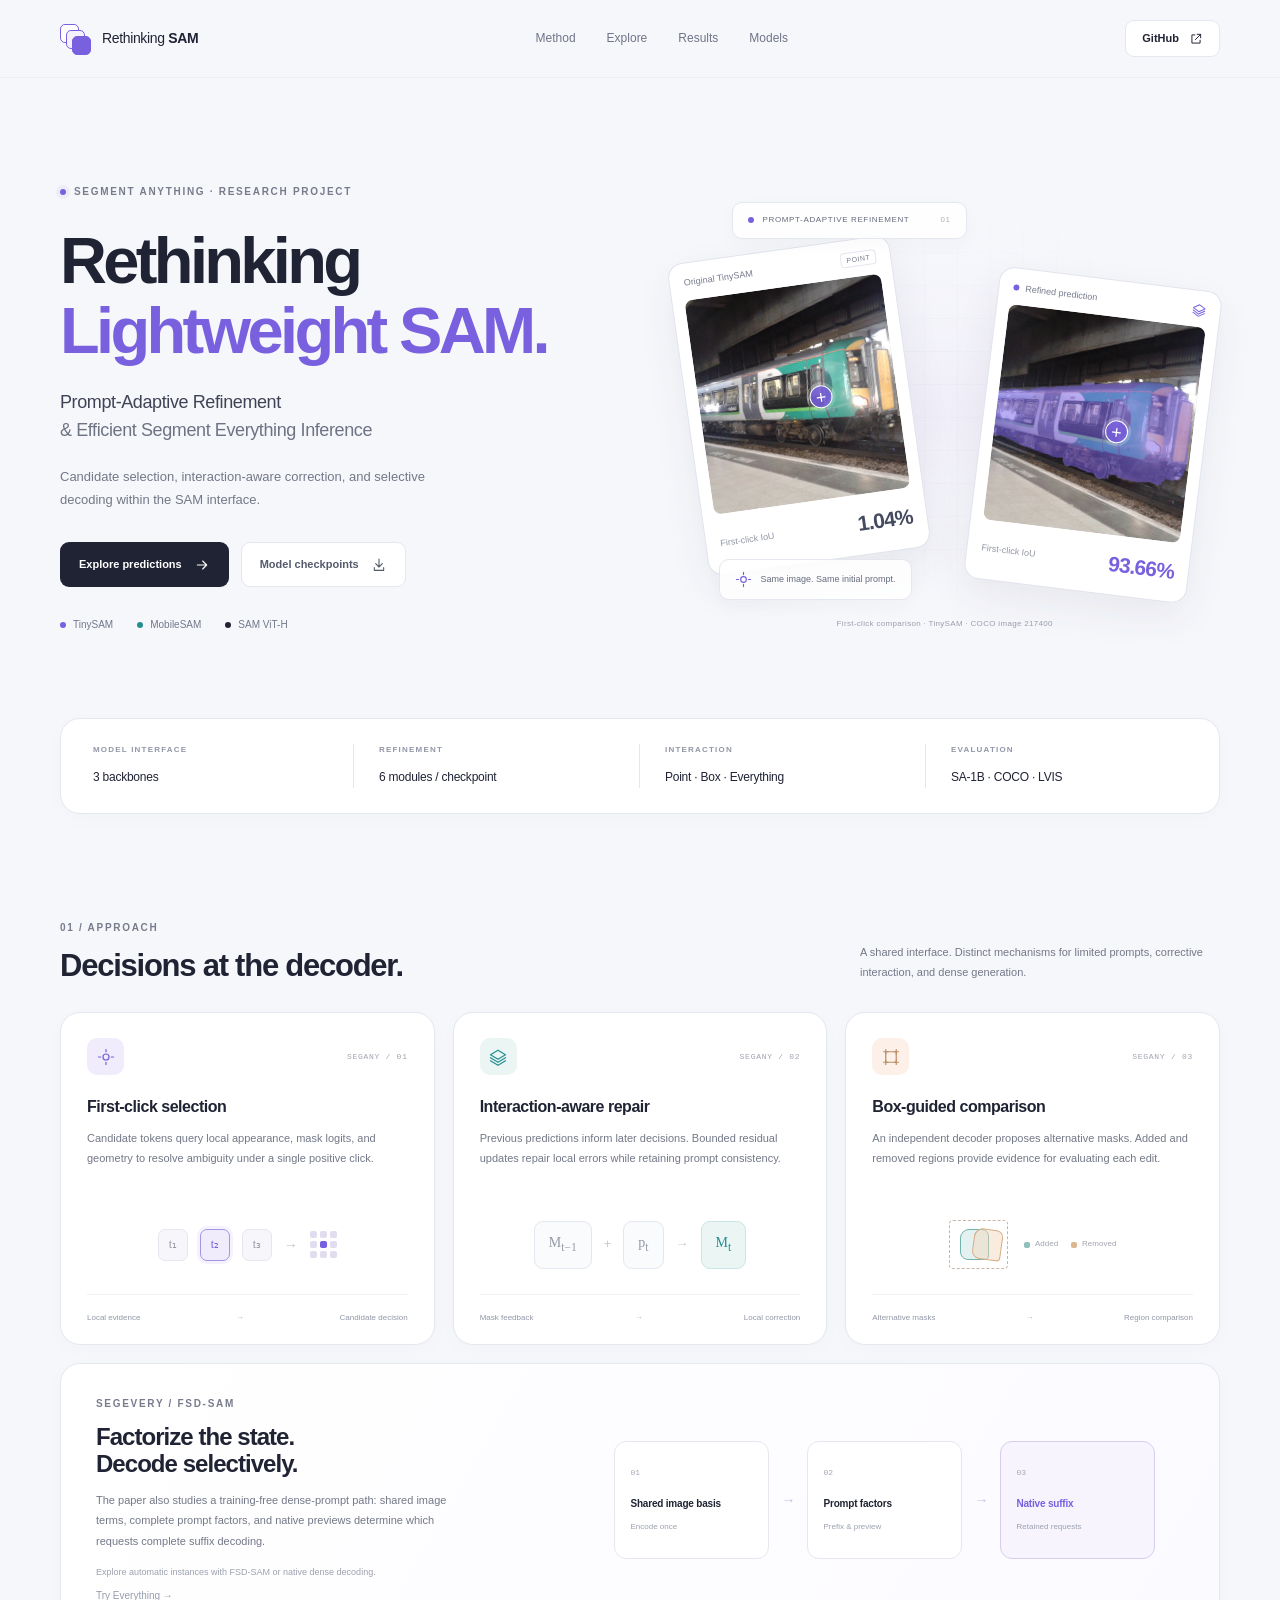
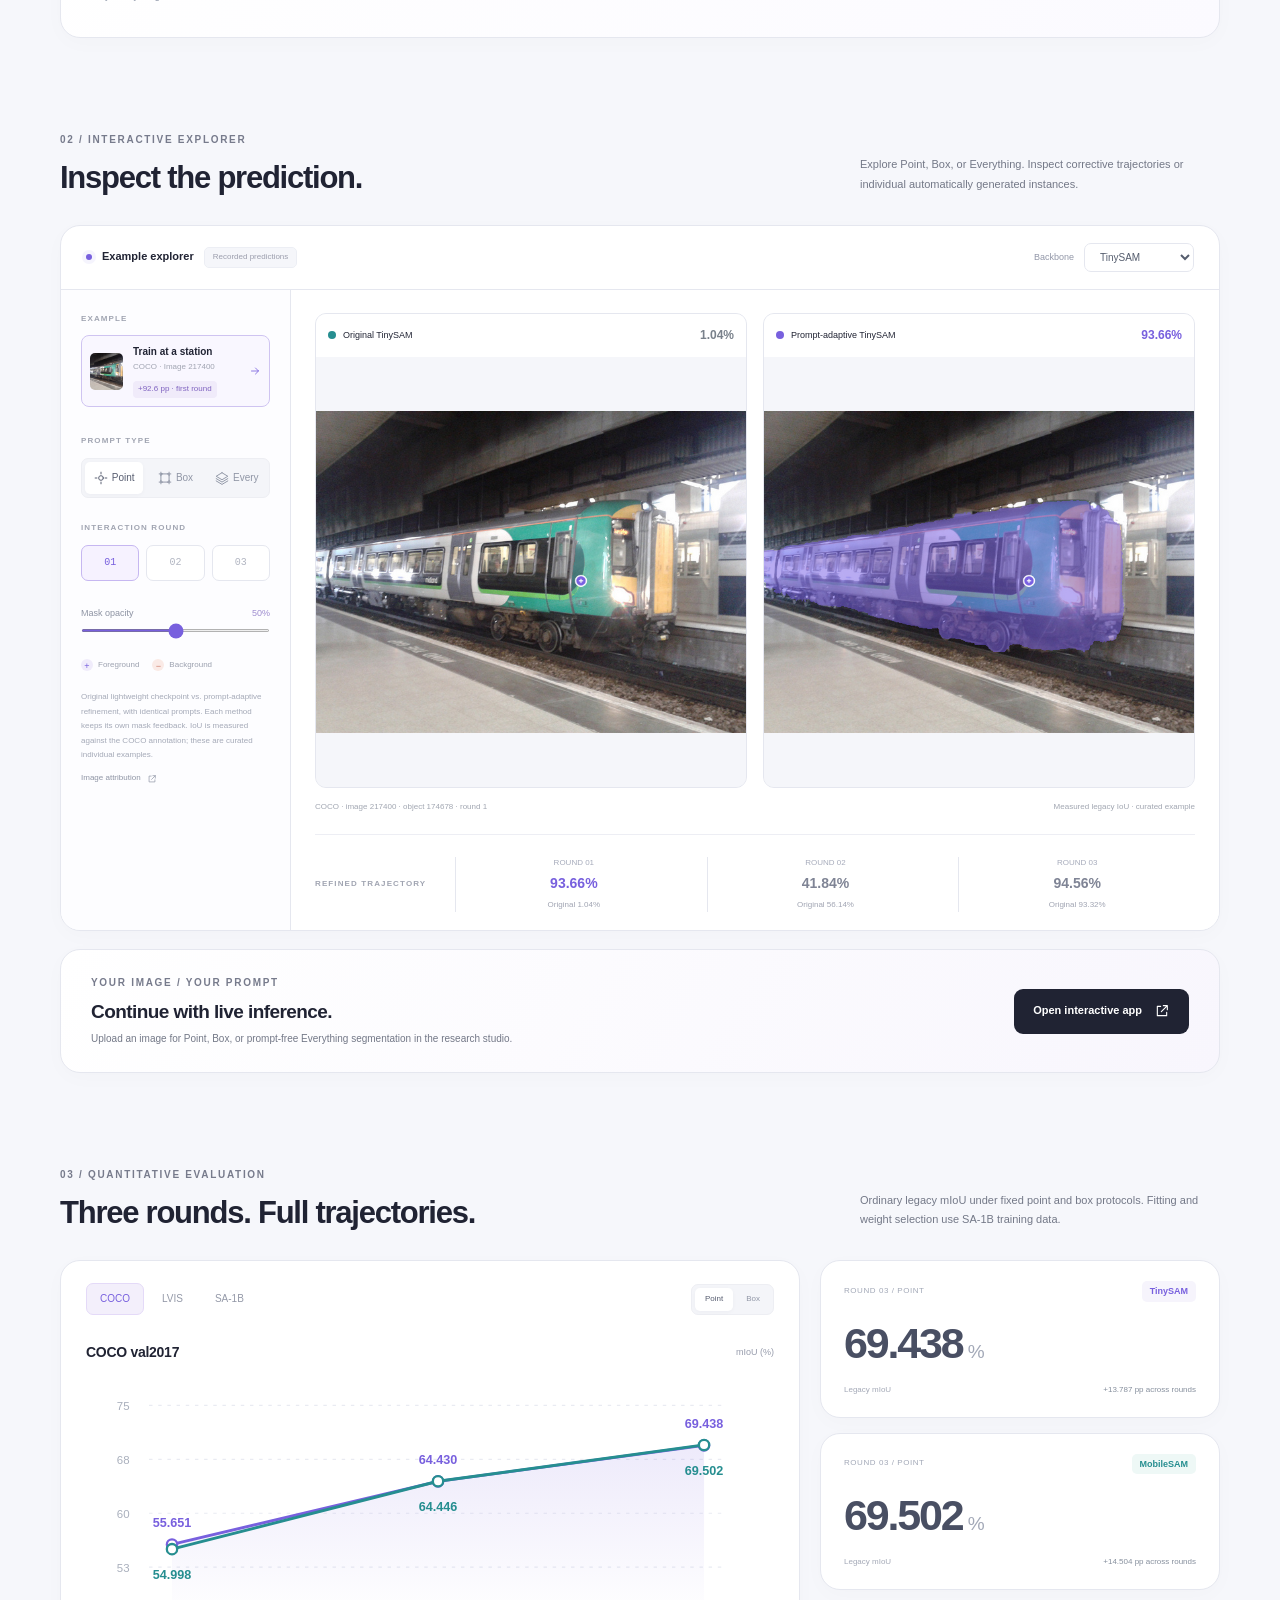
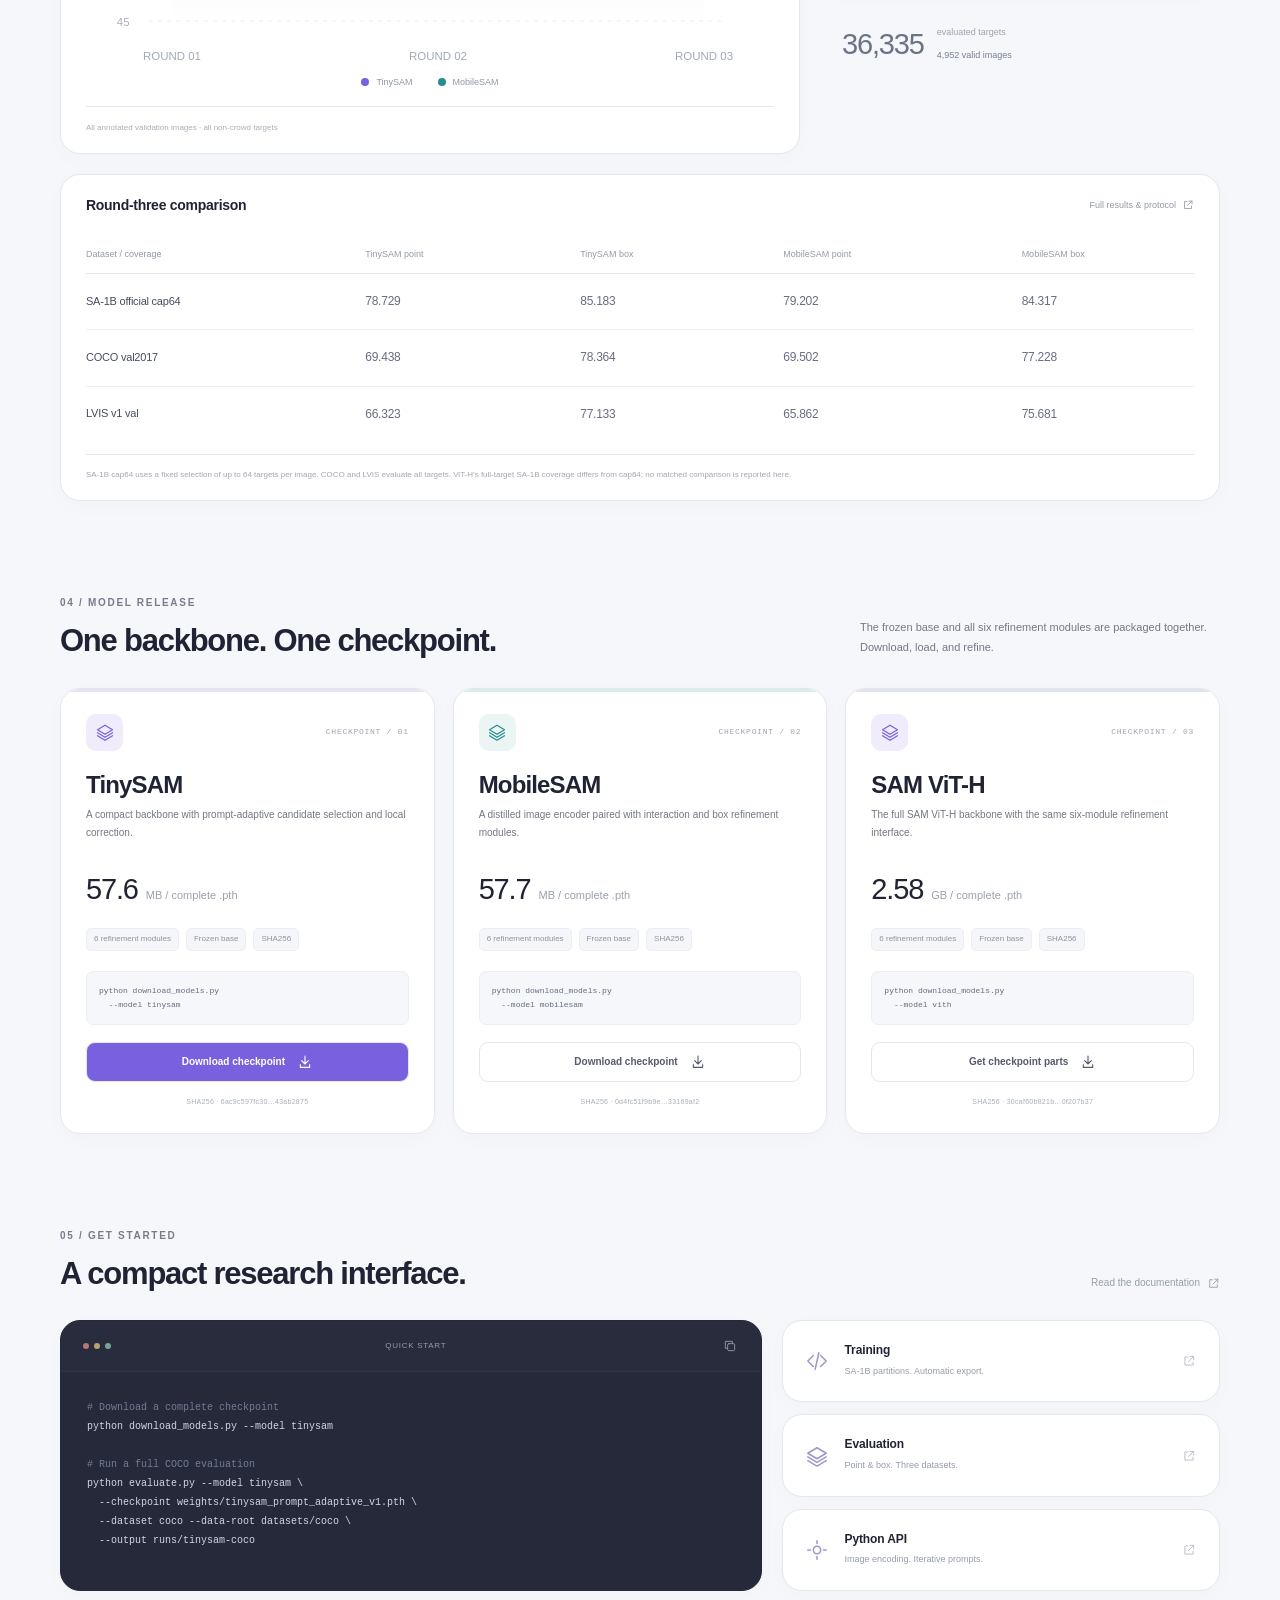
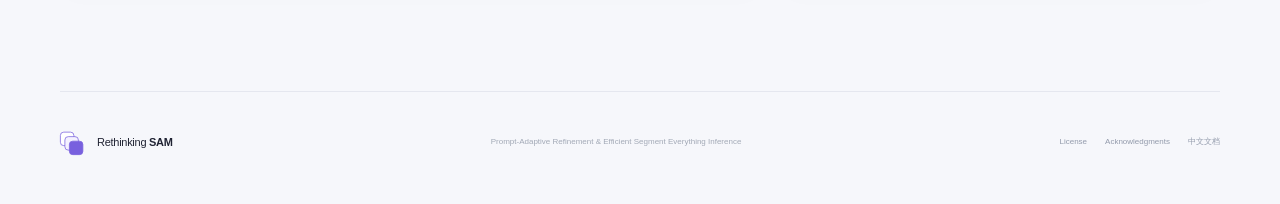
==== commit ddd33333: "Curate native lightweight comparisons and add interactive FSD walkthrough" ====
--- a/site/index.html
+++ b/site/index.html
@@ -74,7 +74,7 @@
         <div class="explorer-toolbar"><div class="toolbar-title"><span class="status-dot"></span><b>Example explorer</b><span class="pill">Recorded predictions</span></div><label class="model-select">Backbone <select id="example-model" aria-label="Example backbone"><option value="tinysam">TinySAM</option><option value="mobilesam">MobileSAM</option></select></label></div>
         <div class="explorer-layout">
           <aside class="explorer-controls"><span class="control-label">EXAMPLE</span><div id="example-list" class="example-list"><button class="example-option active" data-example="bear" aria-pressed="true"><img src="assets/examples/bear.jpg" alt="" width="60" height="60"><span><b>Brown bear</b><small>COCO · Image 285</small></span><svg class="icon"><use href="#i-arrow"/></svg></button><button class="example-option" data-example="bird" aria-pressed="false"><img src="assets/examples/bird.jpg" alt="" width="60" height="60"><span><b>Songbird</b><small>COCO · Image 56545</small></span><svg class="icon"><use href="#i-arrow"/></svg></button></div><span class="control-label">PROMPT TYPE</span><div class="segmented" id="example-prompt" role="group" aria-label="Example prompt type"><button class="active" data-prompt="point" aria-pressed="true"><svg class="icon"><use href="#i-point"/></svg>Point</button><button data-prompt="box" aria-pressed="false"><svg class="icon"><use href="#i-box"/></svg>Box</button><button data-prompt="everything" aria-pressed="false"><svg class="icon"><use href="#i-layers"/></svg>Every</button></div><span class="control-label" id="round-controls-title">INTERACTION ROUND</span><div class="round-buttons" role="group" aria-label="Interaction round"><button class="active" data-round="1" aria-pressed="true">01</button><button data-round="2" aria-pressed="false">02</button><button data-round="3" aria-pressed="false">03</button></div><label class="every-instance-control" id="every-instance-control" hidden><span class="control-label">INSPECT INSTANCE</span><select id="every-instance" aria-label="Automatic instance"><option value="all">All instances</option></select><a id="every-download" class="source-link" download>Download masks (JSON) ↗</a></label><label class="opacity-control">Mask opacity <output id="opacity-value">50%</output><input id="mask-opacity" type="range" min="0" max="100" value="50" aria-label="Mask opacity"></label><div class="prompt-key"><span><i class="positive-key">+</i> Foreground</span><span><i class="negative-key">−</i> Background</span></div><p class="explorer-note">Reference: canonical frozen-decoder candidate 0, with the same prompt and mask feedback. Example IoU is separate from dataset mIoU.</p><a id="image-source" class="source-link" href="#">Image attribution <svg class="icon"><use href="#i-external"/></svg></a></aside>
-          <div class="prediction-area"><div class="prediction-grid"><figure class="prediction-panel"><figcaption><span><i class="legend-dot teal"></i> <span id="reference-heading">Decoder reference</span></span><b id="reference-score">—</b></figcaption><div class="prediction-image"><canvas id="reference-canvas" role="img" aria-label="Decoder reference mask and prompts"></canvas></div></figure><figure class="prediction-panel refined-panel"><figcaption><span><i class="legend-dot violet"></i> <span id="refined-heading">Prompt-adaptive</span></span><b id="refined-score">—</b></figcaption><div class="prediction-image"><canvas id="refined-canvas" role="img" aria-label="Refined model mask and prompts"></canvas></div></figure></div><div class="prediction-footer"><span id="example-caption" aria-live="polite">Loading example…</span><span id="example-metric-note">Legacy IoU · CPU example</span></div><div class="round-trajectory"><span class="control-label" id="trajectory-heading">REFINED TRAJECTORY</span><div id="example-trajectory" class="trajectory-values"></div></div></div>
+          <div class="prediction-area"><div class="every-result-view" id="every-result-view" hidden><span>SEGEVERY / INSIDE THE DECODER</span><div class="segmented" role="group" aria-label="Everything result view"><button class="active" data-every-view="flow" aria-pressed="true">FSD walkthrough</button><button data-every-view="masks" aria-pressed="false">Instance masks</button></div></div><div class="prediction-grid" id="prediction-grid"><figure class="prediction-panel"><figcaption><span><i class="legend-dot teal"></i> <span id="reference-heading">Decoder reference</span></span><b id="reference-score">—</b></figcaption><div class="prediction-image"><canvas id="reference-canvas" role="img" aria-label="Decoder reference mask and prompts"></canvas></div></figure><figure class="prediction-panel refined-panel"><figcaption><span><i class="legend-dot violet"></i> <span id="refined-heading">Prompt-adaptive</span></span><b id="refined-score">—</b></figcaption><div class="prediction-image"><div class="fsd-workflow-panel" id="fsd-workflow-panel" hidden><iframe id="fsd-workflow-frame" title="Interactive FSD-SAM decoding walkthrough" src="assets/fsd-workflow.html" loading="lazy"></iframe></div><canvas id="refined-canvas" role="img" aria-label="Refined model mask and prompts"></canvas></div></figure></div><div class="prediction-footer"><span id="example-caption" aria-live="polite">Loading example…</span><span id="example-metric-note">Legacy IoU · CPU example</span></div><div class="round-trajectory"><span class="control-label" id="trajectory-heading">REFINED TRAJECTORY</span><div id="example-trajectory" class="trajectory-values"></div></div></div>
         </div>
       </div>
       <div class="card live-card" id="live-entry"><div><span class="eyebrow">YOUR IMAGE / YOUR PROMPT</span><h3>Continue with live inference.</h3><p>Upload an image for Point, Box, or prompt-free Everything segmentation in the research studio.</p></div><button id="open-live" class="button button-dark">Open interactive app <svg class="icon"><use href="#i-external"/></svg></button></div>
--- a/site/styles.css
+++ b/site/styles.css
@@ -15,3 +15,8 @@
 .hero-copy,.hero-visual{min-width:0}@media(max-width:800px){.hero{grid-template-columns:minmax(0,1fr)}.hero-visual{width:min(470px,100%)}}@media(max-width:550px){.card-back{left:12px}.card-front{right:12px}}
 .embedded-live .site-header,.embedded-live .hero,.embedded-live .summary-strip,.embedded-live #method,.embedded-live #results,.embedded-live #models,.embedded-live .resources-section,.embedded-live .site-footer,.embedded-live #explorer>.section-heading,.embedded-live .explorer-card,.embedded-live #live-entry{display:none}.embedded-live{background:#f6f7fb}.embedded-live .shell{width:calc(100% - 32px);max-width:1100px}.embedded-live #explorer{padding-top:12px}.embedded-live .live-workspace{margin:0}.embedded-live .live-stage{min-height:520px}.embedded-live .live-layout{grid-template-columns:230px minmax(0,1fr)}@media(max-width:650px){.embedded-live .live-layout{grid-template-columns:1fr}.embedded-live .live-stage{min-height:270px}.embedded-live .shell{width:calc(100% - 16px)}}
 @media(prefers-reduced-motion:reduce){html{scroll-behavior:auto}*,*:before,*:after{transition:none!important;animation:none!important}.hero-mask-card:hover,.method-card:hover,.button:hover:not(:disabled),.resource-card:hover{transform:none}}
+.gain-tag{display:inline-block;font-style:normal;font-size:8px;margin-top:6px;color:#8064c0;background:#f0ebfa;padding:3px 5px;border-radius:4px;line-height:1.3}.trajectory-value small{display:block;margin-top:4px;font-size:8px;color:#a0a4b2}.every-result-view{display:flex;align-items:center;justify-content:space-between;gap:16px;margin-bottom:16px}.every-result-view>span{font-size:8px;letter-spacing:.13em;color:#9b98ae}.every-result-view .segmented{margin:0;width:auto;min-width:240px}.every-result-view .segmented button{font-size:10px;padding:8px 13px}.fsd-workflow-panel{width:100%;height:100%;background:#fcfcff}.fsd-workflow-panel iframe{display:block;width:100%;height:100%;border:0}.prediction-grid.is-flow .prediction-image{aspect-ratio:auto;height:620px}.prediction-grid.is-flow .prediction-panel{background:#fcfcff}.prediction-image canvas[hidden],.fsd-workflow-panel[hidden],.every-result-view[hidden]{display:none!important}.embedded-explorer .site-header,.embedded-explorer .hero,.embedded-explorer .summary-strip,.embedded-explorer #method,.embedded-explorer #results,.embedded-explorer #models,.embedded-explorer .resources-section,.embedded-explorer .site-footer,.embedded-explorer #explorer>.section-heading,.embedded-explorer #live-entry,.embedded-explorer .live-workspace{display:none}.embedded-explorer .shell{width:calc(100% - 24px);max-width:1450px}.embedded-explorer #explorer{padding-top:10px}.embedded-explorer .explorer-card{margin:0}.embedded-explorer .prediction-area{padding:22px}.embedded-explorer .prediction-panel figcaption{font-size:11px}
+@media(max-width:1050px){.prediction-grid.is-flow{grid-template-columns:1fr}.prediction-grid.is-flow .prediction-image{height:600px}.every-result-view{flex-wrap:wrap}.gain-tag{font-size:7px}}
+@media(max-width:550px){.prediction-grid.is-flow .prediction-image{height:565px}.every-result-view>span{font-size:7px}.every-result-view .segmented{min-width:0;flex:1}.every-result-view .segmented button{font-size:8px;padding:8px 9px}.gain-tag{font-size:6px}.example-option{min-width:0}.example-option>span{min-width:0}.prediction-panel figcaption{font-size:7px}.prediction-panel figcaption>span{max-width:68%;line-height:1.5}.embedded-explorer .shell{width:calc(100% - 12px)}.embedded-explorer .prediction-area{padding:14px}.embedded-explorer .prediction-panel figcaption{font-size:8px}}
+.prediction-grid.is-flow .prediction-image{height:680px}@media(max-width:1050px){.prediction-grid.is-flow .prediction-image{height:680px}}@media(max-width:620px){.prediction-grid.is-flow .prediction-image{height:630px}}
+@media(max-width:1050px){.prediction-grid.is-flow .prediction-panel:first-child .prediction-image{height:auto;aspect-ratio:auto}.prediction-grid.is-flow .prediction-panel:first-child canvas{height:auto;width:100%;display:block}}@media(max-width:620px){.prediction-grid.is-flow .refined-panel .prediction-image{height:680px}}
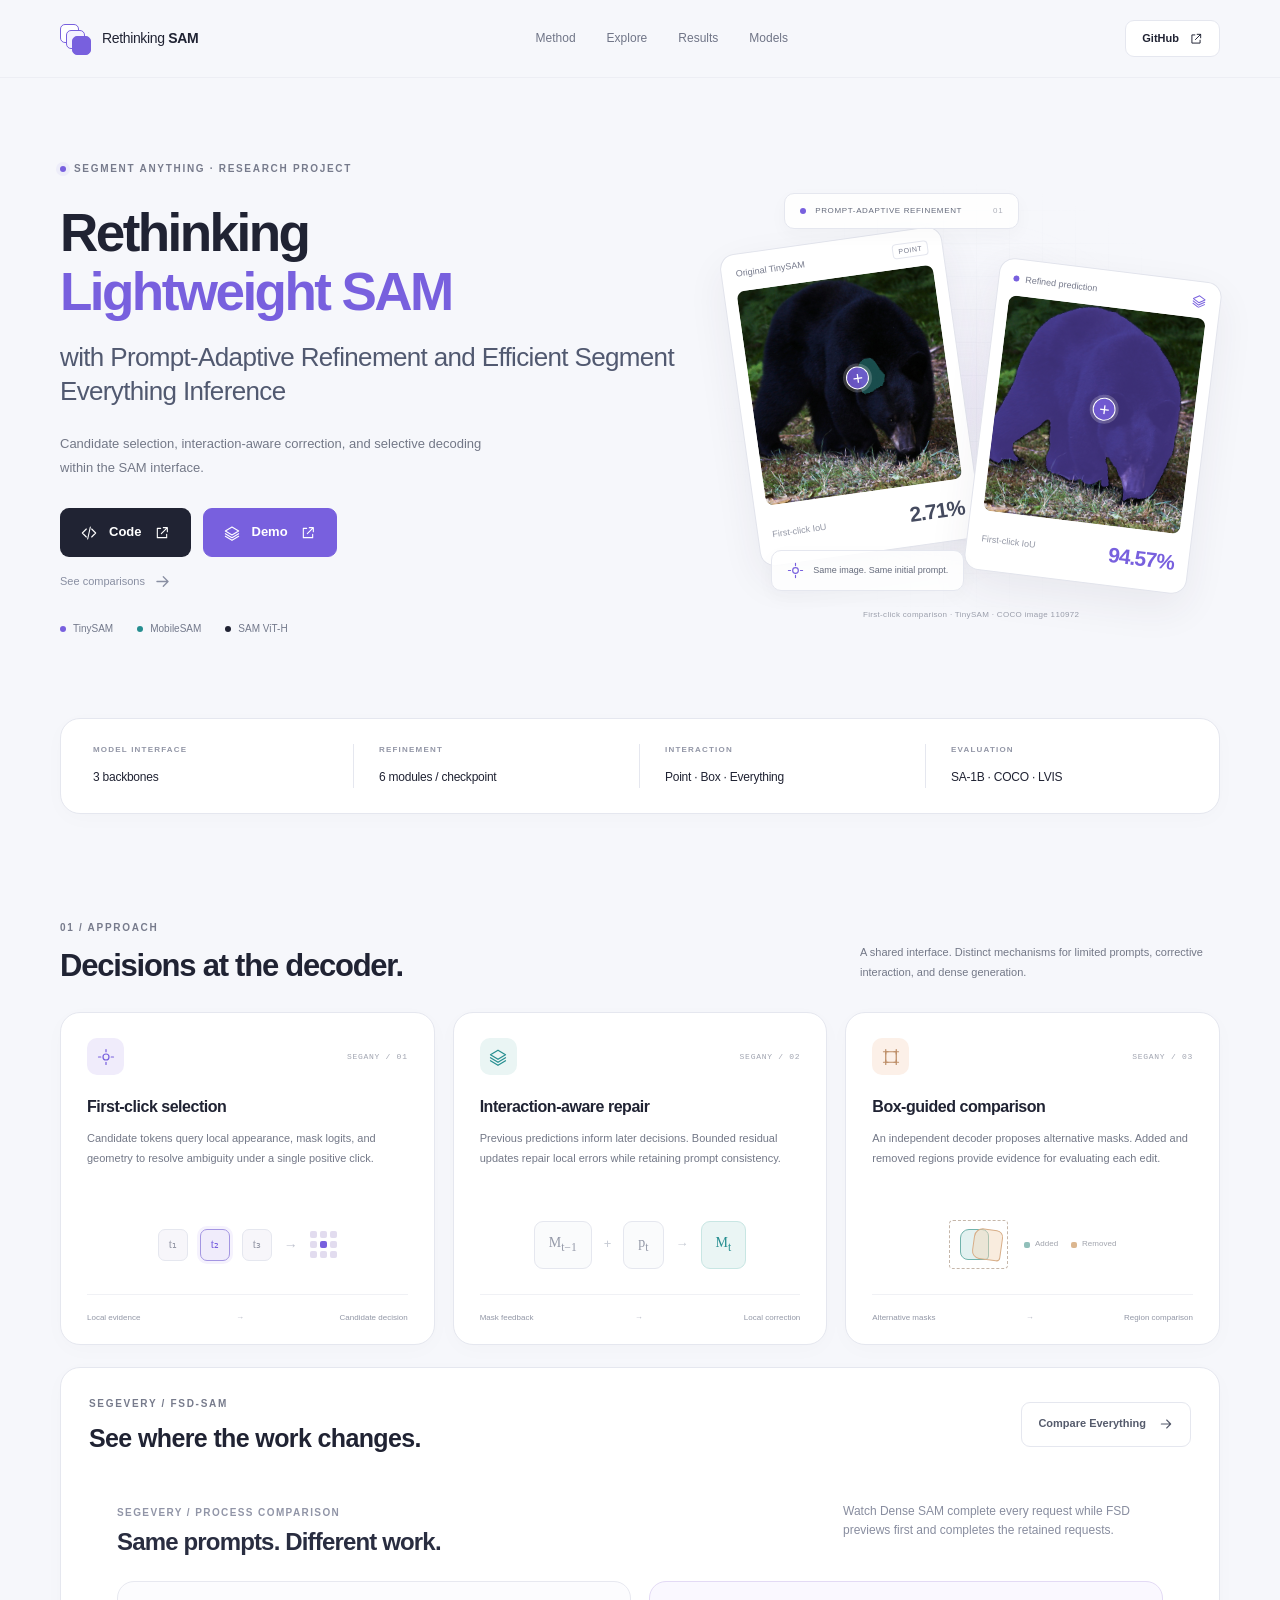
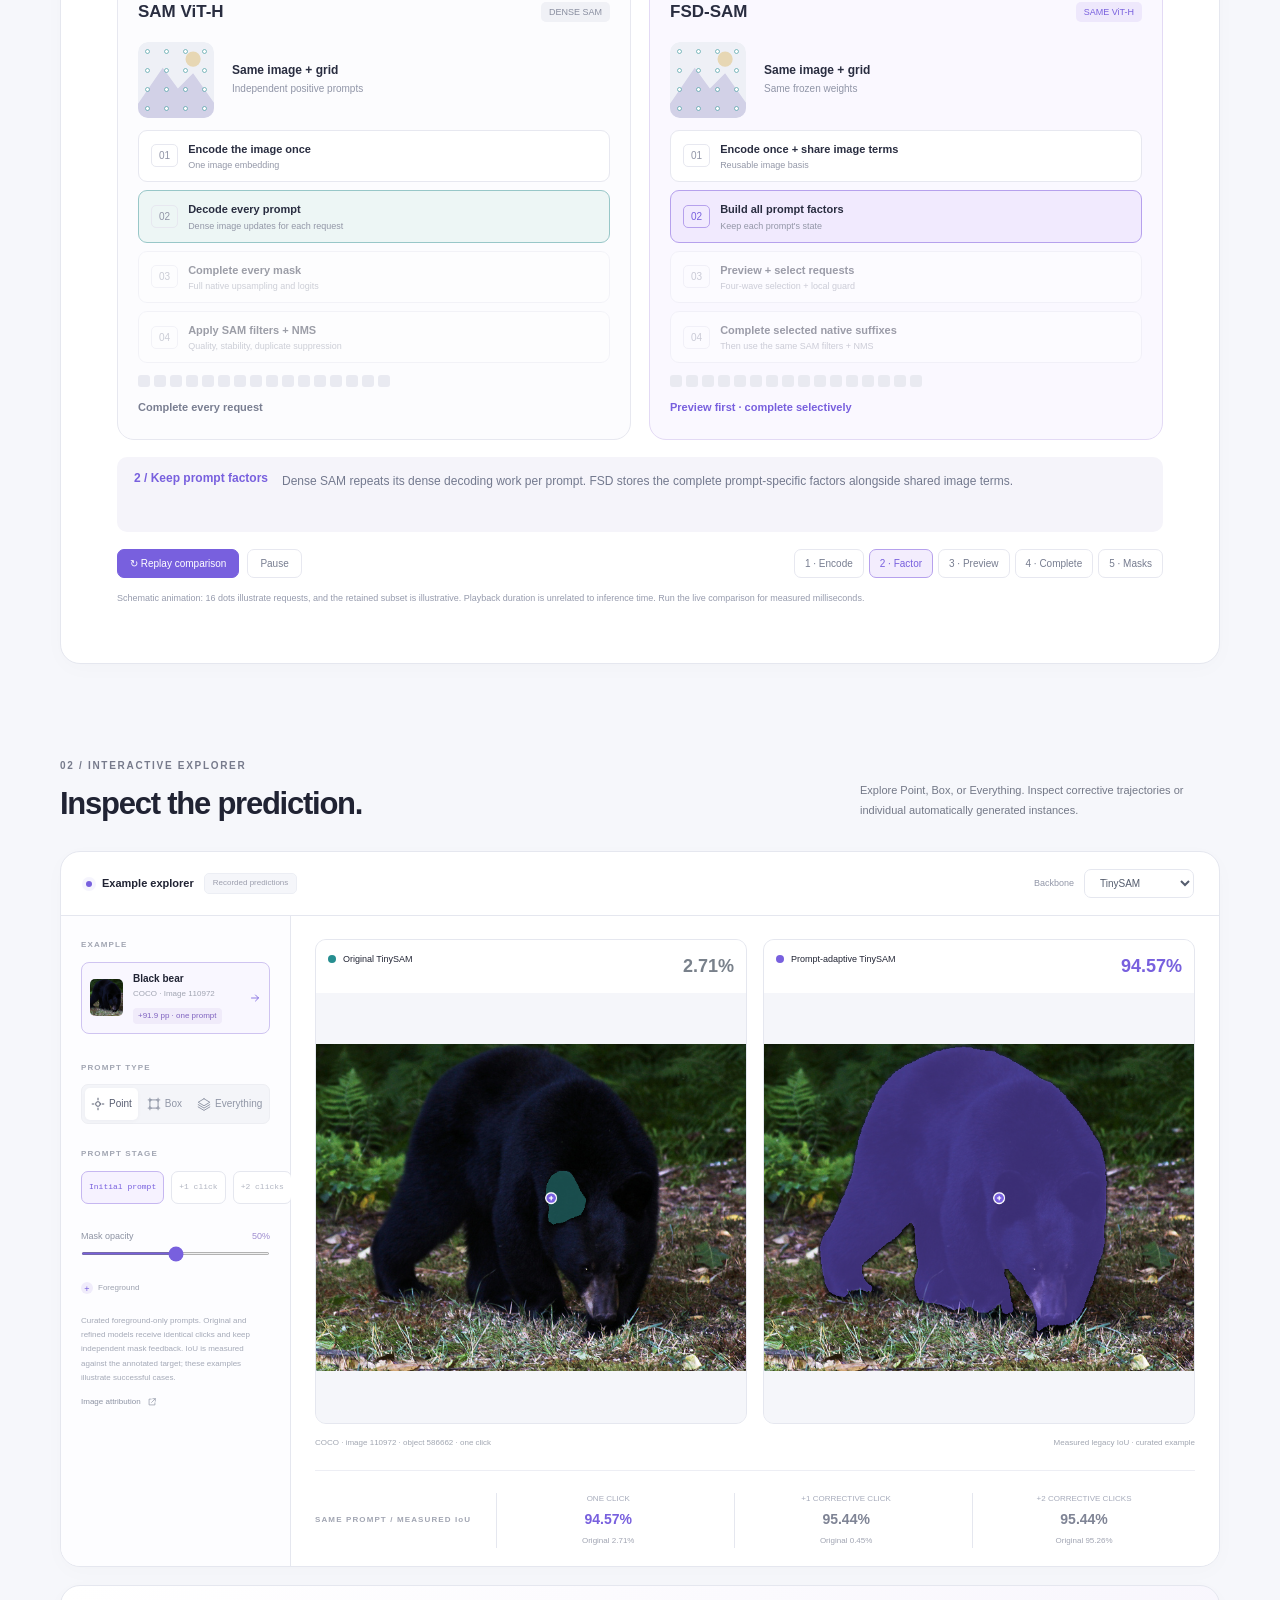
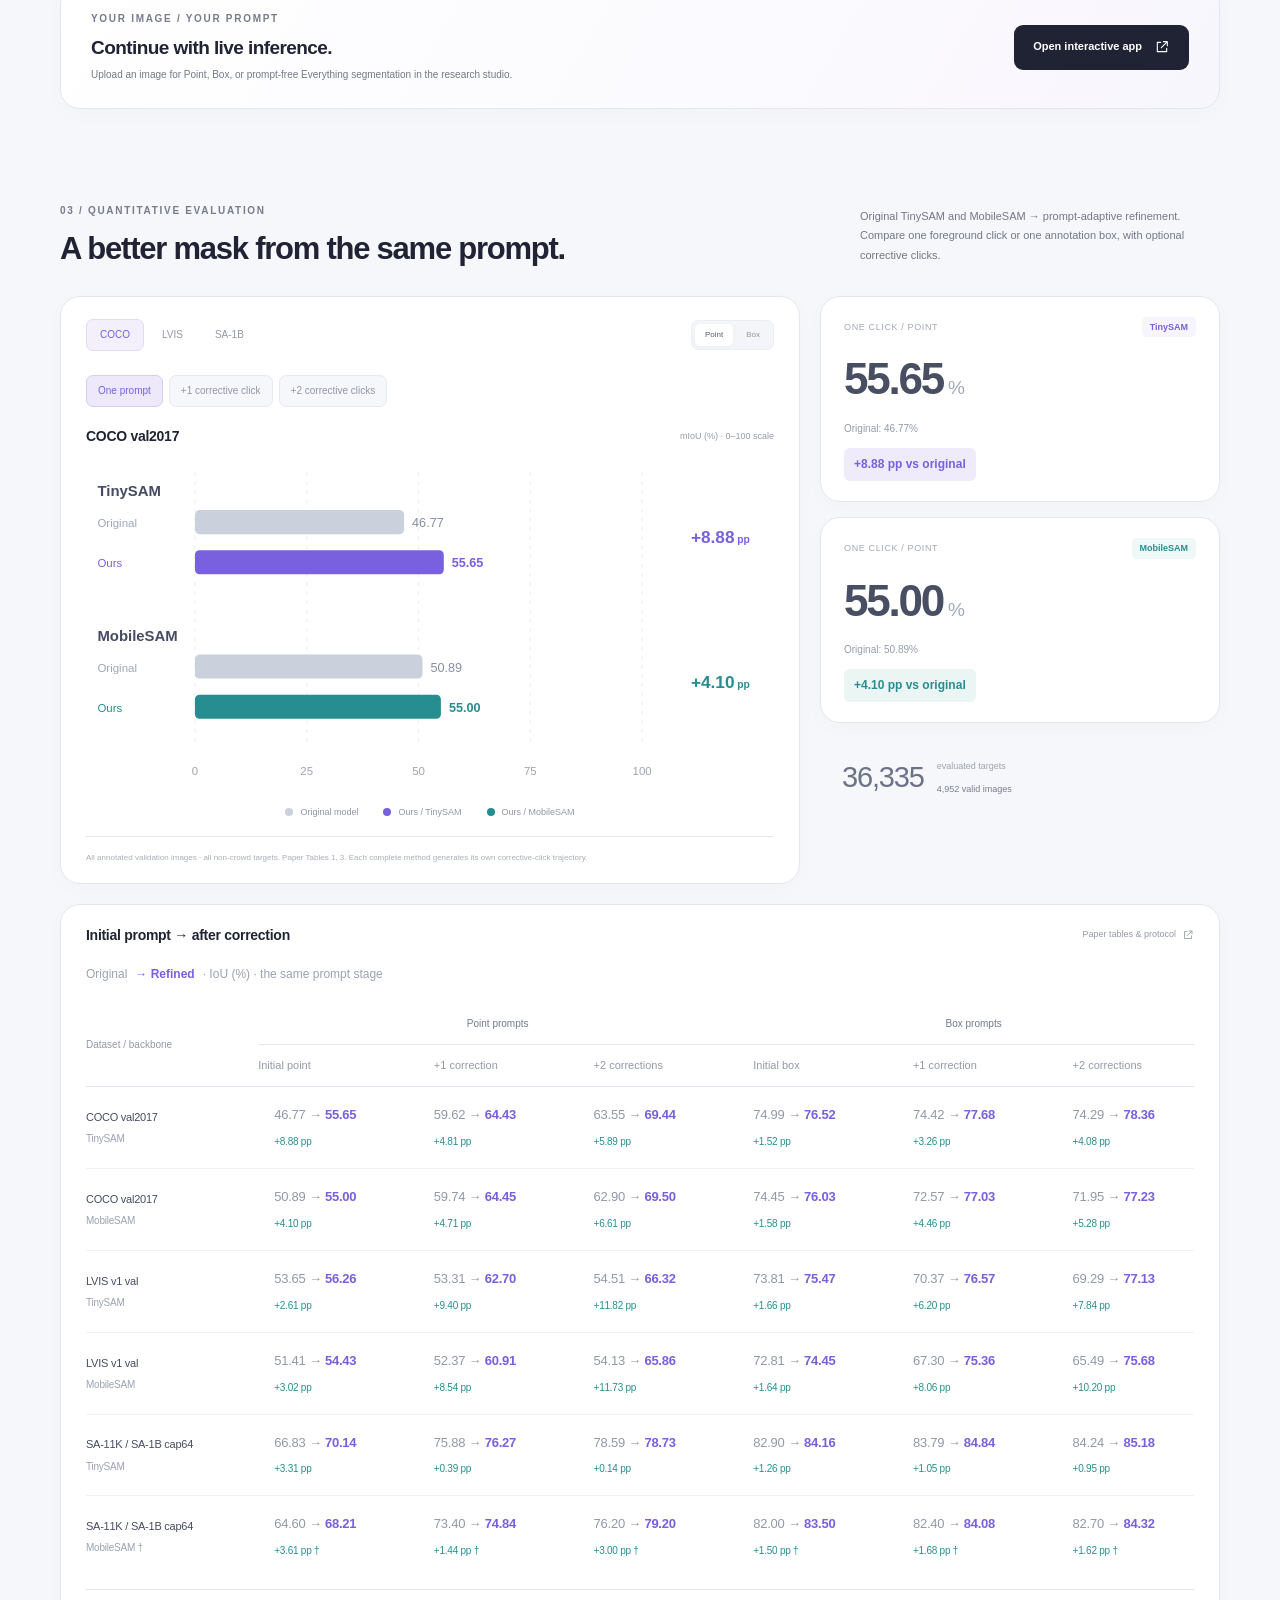
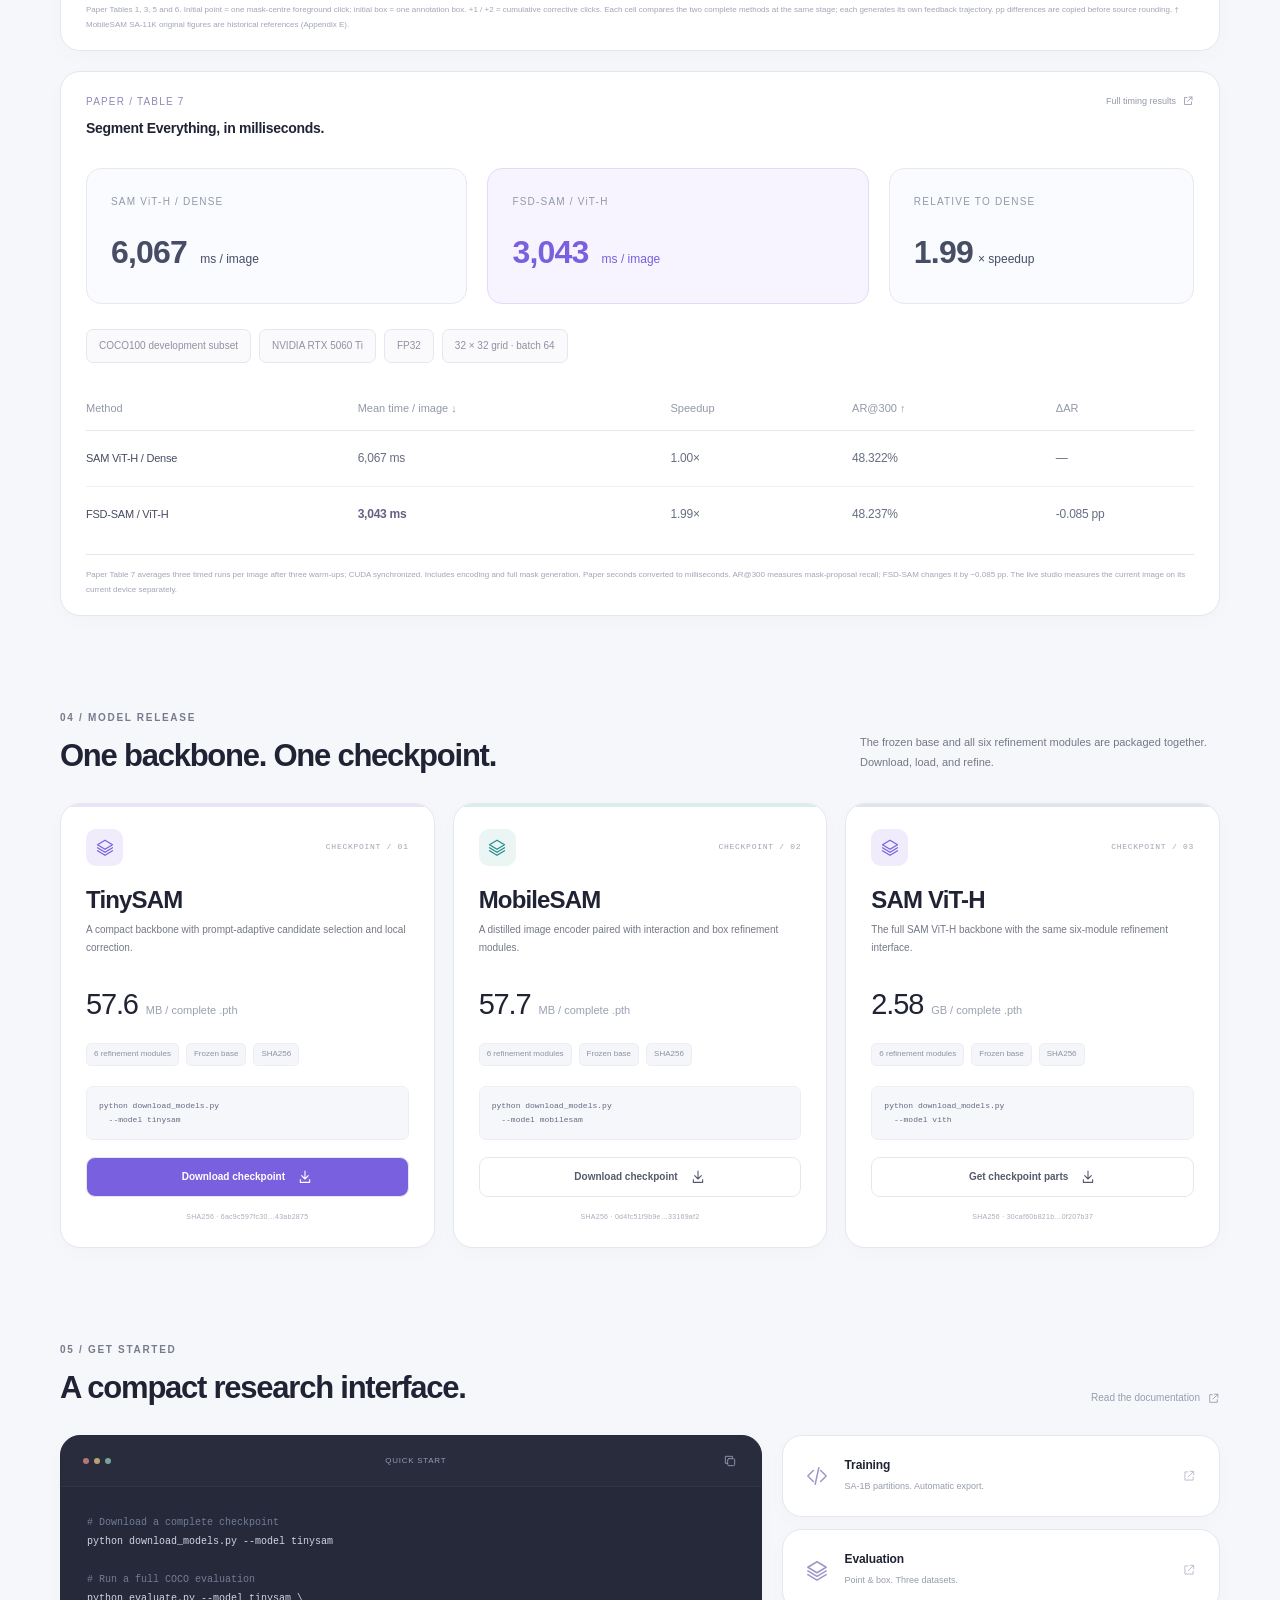
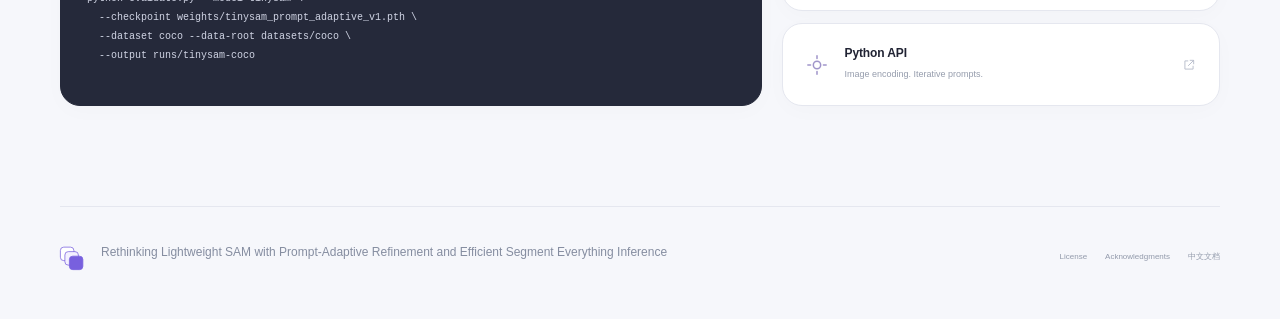
==== commit 6f79a923: "Add paired demos and paper result comparisons Compare original and refined lightweight models on for" ====
--- a/site/index.html
+++ b/site/index.html
@@ -3,12 +3,12 @@
 <head>
   <meta charset="utf-8">
   <meta name="viewport" content="width=device-width, initial-scale=1">
-  <meta name="description" content="Prompt-adaptive refinement for lightweight Segment Anything models. Explore predictions, three-round benchmarks, and complete model checkpoints.">
+  <meta name="description" content="Rethinking Lightweight SAM with Prompt-Adaptive Refinement and Efficient Segment Everything Inference. Compare original and refined point/box predictions and run both Everything methods in one click.">
   <meta name="theme-color" content="#f6f7fb">
-  <meta property="og:title" content="Rethinking Lightweight SAM">
+  <meta property="og:title" content="Rethinking Lightweight SAM with Prompt-Adaptive Refinement and Efficient Segment Everything Inference">
   <meta property="og:description" content="Prompt-Adaptive Refinement & Efficient Segment Everything Inference">
   <meta property="og:type" content="website">
-  <title>Rethinking Lightweight SAM — Project</title>
+  <title>Rethinking Lightweight SAM with Prompt-Adaptive Refinement and Efficient Segment Everything Inference</title>
   <link rel="icon" href="assets/favicon.svg" type="image/svg+xml">
   <link rel="stylesheet" href="styles.css">
   <script src="app.js" defer></script>
@@ -40,10 +40,9 @@
     <section class="hero" aria-labelledby="project-title">
       <div class="hero-copy">
         <div class="eyebrow"><span class="status-dot"></span> SEGMENT ANYTHING · RESEARCH PROJECT</div>
-        <h1 id="project-title">Rethinking<br><span>Lightweight SAM.</span></h1>
-        <p class="hero-subtitle">Prompt-Adaptive Refinement<br><span>&amp; Efficient Segment Everything Inference</span></p>
+        <h1 id="project-title">Rethinking<br> <span>Lightweight SAM</span> <span class="paper-title-rest">with Prompt-Adaptive Refinement and Efficient Segment Everything Inference</span></h1>
         <p class="hero-description">Candidate selection, interaction-aware correction, and selective decoding within the SAM interface.</p>
-        <div class="hero-actions"><a class="button button-dark" href="#explorer">Explore predictions <svg class="icon"><use href="#i-arrow"/></svg></a><a class="button button-light" href="#models">Model checkpoints <svg class="icon"><use href="#i-download"/></svg></a></div>
+        <div class="hero-actions"><a class="button button-dark" href="https://github.com/thirteen7/Rethinking-Lightweight-SAM" target="_blank" rel="noopener"><svg class="icon"><use href="#i-code"/></svg>Code <svg class="icon"><use href="#i-external"/></svg></a><a class="button button-violet" href="https://huggingface.co/spaces/thirteen7/Rethinking-Lightweight-SAM" target="_blank" rel="noopener"><svg class="icon"><use href="#i-layers"/></svg>Demo <svg class="icon"><use href="#i-external"/></svg></a><a class="hero-secondary-link" href="#explorer">See comparisons <svg class="icon"><use href="#i-arrow"/></svg></a></div>
         <div class="hero-meta"><span><span class="small-dot violet"></span> TinySAM</span><span><span class="small-dot teal"></span> MobileSAM</span><span><span class="small-dot ink"></span> SAM ViT-H</span></div>
       </div>
       <div class="hero-visual" aria-label="Recorded TinySAM first-click refinement on a brown bear">
@@ -65,7 +64,7 @@
         <article class="card method-card"><div class="method-top"><span class="method-icon teal-bg"><svg class="icon"><use href="#i-layers"/></svg></span><span class="mono-label">SEGANY / 02</span></div><h3>Interaction-aware repair</h3><p>Previous predictions inform later decisions. Bounded residual updates repair local errors while retaining prompt consistency.</p><div class="history-diagram" aria-hidden="true"><span>M<sub>t−1</sub></span><b>+</b><span>p<sub>t</sub></span><b>→</b><span class="history-result">M<sub>t</sub></span></div><div class="method-footer">Mask feedback <span>→</span> Local correction</div></article>
         <article class="card method-card"><div class="method-top"><span class="method-icon peach-bg"><svg class="icon"><use href="#i-box"/></svg></span><span class="mono-label">SEGANY / 03</span></div><h3>Box-guided comparison</h3><p>An independent decoder proposes alternative masks. Added and removed regions provide evidence for evaluating each edit.</p><div class="region-diagram" aria-hidden="true"><div class="region-box"><span class="region-a"></span><span class="region-b"></span></div><span class="region-legend"><i></i> Added <i></i> Removed</span></div><div class="method-footer">Alternative masks <span>→</span> Region comparison</div></article>
       </div>
-      <article class="card fsd-card"><div class="fsd-copy"><div class="eyebrow">SEGEVERY / FSD-SAM</div><h3>Factorize the state.<br>Decode selectively.</h3><p>The paper also studies a training-free dense-prompt path: shared image terms, complete prompt factors, and native previews determine which requests complete suffix decoding.</p><span class="text-note">Explore automatic instances with FSD-SAM or native dense decoding. <button class="text-link every-link" id="try-everything">Try Everything →</button></span></div><div class="fsd-flow" aria-label="FSD-SAM workflow"><div class="flow-node"><span class="flow-number">01</span><b>Shared image basis</b><span>Encode once</span></div><span class="flow-connector">→</span><div class="flow-node"><span class="flow-number">02</span><b>Prompt factors</b><span>Prefix &amp; preview</span></div><span class="flow-connector">→</span><div class="flow-node final-node"><span class="flow-number">03</span><b>Native suffix</b><span>Retained requests</span></div></div></article>
+      <article class="card fsd-animation-card"><div class="fsd-animation-heading"><div><div class="eyebrow">SEGEVERY / FSD-SAM</div><h3>See where the work changes.</h3></div><button class="button button-light" id="try-everything">Compare Everything <svg class="icon"><use href="#i-arrow"/></svg></button></div><iframe class="fsd-comparison-animation" title="Animated comparison of Dense ViT-H and FSD-SAM processing" src="assets/fsd-animation.html" loading="lazy"></iframe></article>
     </section>
 
     <section id="explorer" class="section" aria-labelledby="explorer-title">
@@ -73,18 +72,19 @@
       <div class="card explorer-card">
         <div class="explorer-toolbar"><div class="toolbar-title"><span class="status-dot"></span><b>Example explorer</b><span class="pill">Recorded predictions</span></div><label class="model-select">Backbone <select id="example-model" aria-label="Example backbone"><option value="tinysam">TinySAM</option><option value="mobilesam">MobileSAM</option></select></label></div>
         <div class="explorer-layout">
-          <aside class="explorer-controls"><span class="control-label">EXAMPLE</span><div id="example-list" class="example-list"><button class="example-option active" data-example="bear" aria-pressed="true"><img src="assets/examples/bear.jpg" alt="" width="60" height="60"><span><b>Brown bear</b><small>COCO · Image 285</small></span><svg class="icon"><use href="#i-arrow"/></svg></button><button class="example-option" data-example="bird" aria-pressed="false"><img src="assets/examples/bird.jpg" alt="" width="60" height="60"><span><b>Songbird</b><small>COCO · Image 56545</small></span><svg class="icon"><use href="#i-arrow"/></svg></button></div><span class="control-label">PROMPT TYPE</span><div class="segmented" id="example-prompt" role="group" aria-label="Example prompt type"><button class="active" data-prompt="point" aria-pressed="true"><svg class="icon"><use href="#i-point"/></svg>Point</button><button data-prompt="box" aria-pressed="false"><svg class="icon"><use href="#i-box"/></svg>Box</button><button data-prompt="everything" aria-pressed="false"><svg class="icon"><use href="#i-layers"/></svg>Every</button></div><span class="control-label" id="round-controls-title">INTERACTION ROUND</span><div class="round-buttons" role="group" aria-label="Interaction round"><button class="active" data-round="1" aria-pressed="true">01</button><button data-round="2" aria-pressed="false">02</button><button data-round="3" aria-pressed="false">03</button></div><label class="every-instance-control" id="every-instance-control" hidden><span class="control-label">INSPECT INSTANCE</span><select id="every-instance" aria-label="Automatic instance"><option value="all">All instances</option></select><a id="every-download" class="source-link" download>Download masks (JSON) ↗</a></label><label class="opacity-control">Mask opacity <output id="opacity-value">50%</output><input id="mask-opacity" type="range" min="0" max="100" value="50" aria-label="Mask opacity"></label><div class="prompt-key"><span><i class="positive-key">+</i> Foreground</span><span><i class="negative-key">−</i> Background</span></div><p class="explorer-note">Reference: canonical frozen-decoder candidate 0, with the same prompt and mask feedback. Example IoU is separate from dataset mIoU.</p><a id="image-source" class="source-link" href="#">Image attribution <svg class="icon"><use href="#i-external"/></svg></a></aside>
-          <div class="prediction-area"><div class="every-result-view" id="every-result-view" hidden><span>SEGEVERY / INSIDE THE DECODER</span><div class="segmented" role="group" aria-label="Everything result view"><button class="active" data-every-view="flow" aria-pressed="true">FSD walkthrough</button><button data-every-view="masks" aria-pressed="false">Instance masks</button></div></div><div class="prediction-grid" id="prediction-grid"><figure class="prediction-panel"><figcaption><span><i class="legend-dot teal"></i> <span id="reference-heading">Decoder reference</span></span><b id="reference-score">—</b></figcaption><div class="prediction-image"><canvas id="reference-canvas" role="img" aria-label="Decoder reference mask and prompts"></canvas></div></figure><figure class="prediction-panel refined-panel"><figcaption><span><i class="legend-dot violet"></i> <span id="refined-heading">Prompt-adaptive</span></span><b id="refined-score">—</b></figcaption><div class="prediction-image"><div class="fsd-workflow-panel" id="fsd-workflow-panel" hidden><iframe id="fsd-workflow-frame" title="Interactive FSD-SAM decoding walkthrough" src="assets/fsd-workflow.html" loading="lazy"></iframe></div><canvas id="refined-canvas" role="img" aria-label="Refined model mask and prompts"></canvas></div></figure></div><div class="prediction-footer"><span id="example-caption" aria-live="polite">Loading example…</span><span id="example-metric-note">Legacy IoU · CPU example</span></div><div class="round-trajectory"><span class="control-label" id="trajectory-heading">REFINED TRAJECTORY</span><div id="example-trajectory" class="trajectory-values"></div></div></div>
+          <aside class="explorer-controls"><span class="control-label">EXAMPLE</span><div id="example-list" class="example-list"><button class="example-option active" data-example="bear" aria-pressed="true"><img src="assets/examples/bear.jpg" alt="" width="60" height="60"><span><b>Brown bear</b><small>COCO · Image 285</small></span><svg class="icon"><use href="#i-arrow"/></svg></button><button class="example-option" data-example="bird" aria-pressed="false"><img src="assets/examples/bird.jpg" alt="" width="60" height="60"><span><b>Songbird</b><small>COCO · Image 56545</small></span><svg class="icon"><use href="#i-arrow"/></svg></button></div><span class="control-label">PROMPT TYPE</span><div class="segmented" id="example-prompt" role="group" aria-label="Example prompt type"><button class="active" data-prompt="point" aria-pressed="true"><svg class="icon"><use href="#i-point"/></svg>Point</button><button data-prompt="box" aria-pressed="false"><svg class="icon"><use href="#i-box"/></svg>Box</button><button data-prompt="everything" aria-pressed="false"><svg class="icon"><use href="#i-layers"/></svg>Everything</button></div><span class="control-label" id="round-controls-title">PROMPT STAGE</span><div class="round-buttons" role="group" aria-label="Initial prompt and corrective clicks"><button class="active" data-round="1" aria-pressed="true">Initial prompt</button><button data-round="2" aria-pressed="false">+1 click</button><button data-round="3" aria-pressed="false">+2 clicks</button></div><label class="every-instance-control" id="every-instance-control" hidden><span class="control-label">INSPECT INSTANCE</span><select id="every-instance" aria-label="Automatic instance"><option value="all">All instances</option></select><a id="every-download" class="source-link" download>Download masks (JSON) ↗</a></label><label class="opacity-control">Mask opacity <output id="opacity-value">50%</output><input id="mask-opacity" type="range" min="0" max="100" value="50" aria-label="Mask opacity"></label><div class="prompt-key"><span><i class="positive-key">+</i> Foreground</span></div><p class="explorer-note">Reference: canonical frozen-decoder candidate 0, with the same prompt and mask feedback. Example IoU is separate from dataset mIoU.</p><a id="image-source" class="source-link" href="#">Image attribution <svg class="icon"><use href="#i-external"/></svg></a></aside>
+          <div class="prediction-area"><div class="every-result-view" id="every-result-view" hidden><span>SEGEVERY / SAME FROZEN ViT-H</span><span class="pill">Both methods · one button</span></div><div class="prediction-grid" id="prediction-grid"><figure class="prediction-panel"><figcaption><span><i class="legend-dot teal"></i> <span id="reference-heading">Decoder reference</span></span><b id="reference-score">—</b></figcaption><div class="prediction-image"><canvas id="reference-canvas" role="img" aria-label="Decoder reference mask and prompts"></canvas></div></figure><figure class="prediction-panel refined-panel"><figcaption><span><i class="legend-dot violet"></i> <span id="refined-heading">Prompt-adaptive</span></span><b id="refined-score">—</b></figcaption><div class="prediction-image"><div class="fsd-workflow-panel" id="fsd-workflow-panel" hidden><iframe id="fsd-workflow-frame" title="Interactive FSD-SAM decoding walkthrough" src="assets/fsd-workflow.html" loading="lazy"></iframe></div><canvas id="refined-canvas" role="img" aria-label="Refined model mask and prompts"></canvas></div></figure></div><div class="prediction-footer"><span id="example-caption" aria-live="polite">Loading example…</span><span id="example-metric-note">Legacy IoU · CPU example</span></div><div class="every-comparison-actions" id="every-comparison-actions" hidden><button id="run-every-comparison" class="button button-violet">Show recorded comparison <svg class="icon"><use href="#i-arrow"/></svg></button><a class="button button-light" href="https://huggingface.co/spaces/thirteen7/Rethinking-Lightweight-SAM" target="_blank" rel="noopener">Run both live <svg class="icon"><use href="#i-external"/></svg></a><p id="every-comparison-note"></p></div><div class="round-trajectory"><span class="control-label" id="trajectory-heading">REFINED TRAJECTORY</span><div id="example-trajectory" class="trajectory-values"></div></div></div>
         </div>
       </div>
       <div class="card live-card" id="live-entry"><div><span class="eyebrow">YOUR IMAGE / YOUR PROMPT</span><h3>Continue with live inference.</h3><p>Upload an image for Point, Box, or prompt-free Everything segmentation in the research studio.</p></div><button id="open-live" class="button button-dark">Open interactive app <svg class="icon"><use href="#i-external"/></svg></button></div>
-      <div class="card live-workspace" id="live-workspace" hidden><div class="explorer-toolbar"><div class="toolbar-title"><span class="status-dot"></span><b>Live inference</b><span class="pill" id="live-device">CPU</span></div><label class="model-select">Backbone <select id="live-model" aria-label="Live inference backbone"><option value="tinysam">TinySAM</option><option value="mobilesam">MobileSAM</option></select></label></div><div class="live-layout"><aside class="live-controls"><label class="upload-button"><svg class="icon"><use href="#i-upload"/></svg> Upload image<input id="image-upload" type="file" accept="image/jpeg,image/png,image/webp" aria-label="Upload an image for inference"></label><span class="control-label">PROMPT</span><div class="segmented" id="live-prompt" role="group" aria-label="Live prompt type"><button class="active" data-live-prompt="point" aria-pressed="true">Point</button><button data-live-prompt="box" aria-pressed="false">Box</button><button data-live-prompt="everything" aria-pressed="false">Every</button></div><label class="every-instance-control" id="live-every-options" hidden>Sampling grid<select id="live-every-grid" aria-label="Automatic sampling grid"><option value="8">8 × 8</option><option value="16" selected>16 × 16</option><option value="32">32 × 32</option></select>Generator<select id="live-every-method" aria-label="Automatic generator"><option value="fsd">FSD-SAM</option><option value="dense">Dense SAM</option></select></label><div class="segmented" id="live-label" role="group" aria-label="Click label"><button class="active" data-label="1" aria-pressed="true">+ Foreground</button><button data-label="0" aria-pressed="false">− Background</button></div><p id="live-instruction">Click on the target. Add a background click to exclude a region.</p><button class="button button-dark" id="run-inference" disabled>Predict mask <svg class="icon"><use href="#i-arrow"/></svg></button><button class="button button-light" id="reset-prompts" disabled>Reset prompts</button><p class="text-note">Point/Box: three rounds. Everything: automatic instance masks. Images remain in temporary session memory.</p></aside><div class="live-stage"><canvas id="live-canvas" tabindex="0" role="img" aria-label="Uploaded image; click to add points or drag to define a box"></canvas><div id="upload-placeholder"><svg class="icon"><use href="#i-upload"/></svg><h3>An image, a prompt, a mask.</h3><p>Upload a photograph to begin.</p></div><div id="live-status" role="status" aria-live="polite">Ready for an image</div></div></div></div>
+      <div class="card live-workspace" id="live-workspace" hidden><div class="explorer-toolbar"><div class="toolbar-title"><span class="status-dot"></span><b>Live inference</b><span class="pill" id="live-device">CPU</span></div><label class="model-select">Backbone <select id="live-model" aria-label="Live inference backbone"><option value="tinysam">TinySAM</option><option value="mobilesam">MobileSAM</option></select></label></div><div class="live-layout"><aside class="live-controls"><label class="upload-button"><svg class="icon"><use href="#i-upload"/></svg> Upload image<input id="image-upload" type="file" accept="image/jpeg,image/png,image/webp" aria-label="Upload an image for inference"></label><span class="control-label">PROMPT</span><div class="segmented" id="live-prompt" role="group" aria-label="Live prompt type"><button class="active" data-live-prompt="point" aria-pressed="true">Point</button><button data-live-prompt="box" aria-pressed="false">Box</button><button data-live-prompt="everything" aria-pressed="false">Everything</button></div><label class="every-instance-control" id="live-every-options" hidden>Sampling grid<select id="live-every-grid" aria-label="Automatic sampling grid"><option value="8">8 × 8</option><option value="16" selected>16 × 16</option><option value="32">32 × 32</option></select>Generator<select id="live-every-method" aria-label="Automatic generator"><option value="fsd">FSD-SAM</option><option value="dense">Dense SAM</option></select></label><div class="segmented" id="live-label" role="group" aria-label="Click label"><button class="active" data-label="1" aria-pressed="true">+ Foreground</button></div><p id="live-instruction">Click on the target. Add a foreground click to refine the result.</p><button class="button button-dark" id="run-inference" disabled>Predict mask <svg class="icon"><use href="#i-arrow"/></svg></button><button class="button button-light" id="reset-prompts" disabled>Reset prompts</button><p class="text-note">Point/Box: three rounds. Everything: automatic instance masks. Images remain in temporary session memory.</p></aside><div class="live-stage"><canvas id="live-canvas" tabindex="0" role="img" aria-label="Uploaded image; click to add points or drag to define a box"></canvas><div id="upload-placeholder"><svg class="icon"><use href="#i-upload"/></svg><h3>An image, a prompt, a mask.</h3><p>Upload a photograph to begin.</p></div><div id="live-status" role="status" aria-live="polite">Ready for an image</div></div></div></div>
     </section>
 
     <section id="results" class="section" aria-labelledby="results-title">
-      <div class="section-heading"><div><div class="eyebrow">03 / QUANTITATIVE EVALUATION</div><h2 id="results-title">Three rounds. Full trajectories.</h2></div><p>Ordinary legacy mIoU under fixed point and box protocols. Fitting and weight selection use SA-1B training data.</p></div>
-      <div class="results-grid"><div class="card chart-card"><div class="chart-toolbar"><div class="dataset-tabs" role="group" aria-label="Benchmark dataset"><button class="active" data-dataset="coco" aria-pressed="true">COCO</button><button data-dataset="lvis" aria-pressed="false">LVIS</button><button data-dataset="sa1b" aria-pressed="false">SA-1B</button></div><div class="segmented small-segment" id="benchmark-prompt" role="group" aria-label="Benchmark prompt type"><button class="active" data-benchmark-prompt="point" aria-pressed="true">Point</button><button data-benchmark-prompt="box" aria-pressed="false">Box</button></div></div><div class="chart-title"><h3 id="chart-title">COCO val2017</h3><span>mIoU (%)</span></div><svg id="benchmark-chart" viewBox="0 0 600 270" role="img" aria-label="Three-round mIoU comparison"></svg><div class="chart-legend"><span><i class="legend-dot violet"></i>TinySAM</span><span><i class="legend-dot teal"></i>MobileSAM</span></div><p class="chart-footnote" id="chart-coverage"></p></div><div class="result-side"><div class="card result-stat"><div class="stat-top"><span>ROUND 03 / <span id="stat-prompt">POINT</span></span><span class="model-badge violet-text">TinySAM</span></div><strong id="tiny-result">69.438<span>%</span></strong><div class="stat-bottom"><span>Legacy mIoU</span><span id="tiny-gain">+13.787 pp across rounds</span></div></div><div class="card result-stat"><div class="stat-top"><span>ROUND 03 / <span id="stat-prompt-mobile">POINT</span></span><span class="model-badge teal-text">MobileSAM</span></div><strong id="mobile-result">69.502<span>%</span></strong><div class="stat-bottom"><span>Legacy mIoU</span><span id="mobile-gain">+14.504 pp across rounds</span></div></div><div class="coverage-card"><span class="coverage-number" id="target-count">36,335</span><span>evaluated targets</span><b id="image-count">4,952 valid images</b></div></div></div>
-      <div class="card result-table-card"><div class="table-header"><h3>Round-three comparison</h3><a href="https://github.com/thirteen7/Rethinking-Lightweight-SAM/blob/main/docs/results.md" target="_blank" rel="noopener">Full results &amp; protocol <svg class="icon"><use href="#i-external"/></svg></a></div><div class="table-scroll"><table><caption class="sr-only">Third-round legacy mIoU percentages by dataset and model</caption><thead><tr><th scope="col">Dataset / coverage</th><th scope="col">TinySAM point</th><th scope="col">TinySAM box</th><th scope="col">MobileSAM point</th><th scope="col">MobileSAM box</th></tr></thead><tbody id="results-table"></tbody></table></div><p class="table-note">SA-1B cap64 uses a fixed selection of up to 64 targets per image. COCO and LVIS evaluate all targets. ViT-H’s full-target SA-1B coverage differs from cap64; no matched comparison is reported here.</p></div>
+      <div class="section-heading"><div><div class="eyebrow">03 / QUANTITATIVE EVALUATION</div><h2 id="results-title">A better mask from the same prompt.</h2></div><p>Original TinySAM and MobileSAM → prompt-adaptive refinement. Compare one foreground click or one annotation box, with optional corrective clicks.</p></div>
+      <div class="results-grid"><div class="card chart-card"><div class="chart-toolbar"><div class="dataset-tabs" role="group" aria-label="Benchmark dataset"><button class="active" data-dataset="coco" aria-pressed="true">COCO</button><button data-dataset="lvis" aria-pressed="false">LVIS</button><button data-dataset="sa1b" aria-pressed="false">SA-1B</button></div><div class="segmented small-segment" id="benchmark-prompt" role="group" aria-label="Benchmark prompt type"><button class="active" data-benchmark-prompt="point" aria-pressed="true">Point</button><button data-benchmark-prompt="box" aria-pressed="false">Box</button></div></div><div class="benchmark-stage" role="group" aria-label="Benchmark prompt stage"><button class="active" data-benchmark-stage="0" aria-pressed="true">One prompt</button><button data-benchmark-stage="1" aria-pressed="false">+1 corrective click</button><button data-benchmark-stage="2" aria-pressed="false">+2 corrective clicks</button></div><div class="chart-title"><h3 id="chart-title">COCO val2017</h3><span>mIoU (%) · 0–100 scale</span></div><svg id="benchmark-chart" viewBox="0 0 600 310" role="img" aria-label="Original versus proposed mIoU comparison"></svg><div class="chart-legend"><span><i class="legend-dot baseline"></i>Original model</span><span><i class="legend-dot violet"></i>Ours / TinySAM</span><span><i class="legend-dot teal"></i>Ours / MobileSAM</span></div><p class="chart-footnote" id="chart-coverage"></p></div><div class="result-side"><div class="card result-stat"><div class="stat-top"><span><span id="stat-stage">ONE CLICK</span> / <span id="stat-prompt">POINT</span></span><span class="model-badge violet-text">TinySAM</span></div><strong id="tiny-result">69.438<span>%</span></strong><div class="stat-bottom"><span id="tiny-original">Original: 46.769%</span><span id="tiny-gain">+8.883 pp vs original</span></div></div><div class="card result-stat"><div class="stat-top"><span><span id="stat-stage-mobile">ONE CLICK</span> / <span id="stat-prompt-mobile">POINT</span></span><span class="model-badge teal-text">MobileSAM</span></div><strong id="mobile-result">69.502<span>%</span></strong><div class="stat-bottom"><span id="mobile-original">Original: 50.894%</span><span id="mobile-gain">+4.103 pp vs original</span></div></div><div class="coverage-card"><span class="coverage-number" id="target-count">36,335</span><span>evaluated targets</span><b id="image-count">4,952 valid images</b></div></div></div>
+      <div class="card result-table-card"><div class="table-header"><h3>Initial prompt → after correction</h3><a href="https://github.com/thirteen7/Rethinking-Lightweight-SAM/blob/main/docs/results.md" target="_blank" rel="noopener">Paper tables &amp; protocol <svg class="icon"><use href="#i-external"/></svg></a></div><p class="table-reading-key"><span>Original</span><b>→ Refined</b> · IoU (%) · the same prompt stage</p><div class="table-scroll"><table><caption class="sr-only">Original to refined IoU at initial, one correction and two correction stages</caption><thead><tr><th scope="col" rowspan="2">Dataset / backbone</th><th colspan="3">Point prompts</th><th colspan="3">Box prompts</th></tr><tr><th>Initial point</th><th>+1 correction</th><th>+2 corrections</th><th>Initial box</th><th>+1 correction</th><th>+2 corrections</th></tr></thead><tbody id="results-table"></tbody></table></div><p class="table-note">Paper Tables 1, 3, 5 and 6. Initial point = one mask-centre foreground click; initial box = one annotation box. +1 / +2 = cumulative corrective clicks. Each cell compares the two complete methods at the same stage; each generates its own feedback trajectory. pp differences are copied before source rounding. † MobileSAM SA-11K original figures are historical references (Appendix E).</p></div>
+      <div class="card result-table-card paper-time-card"><div class="table-header"><div><span class="paper-table-tag">PAPER / TABLE 7</span><h3>Segment Everything, in milliseconds.</h3></div><a href="https://github.com/thirteen7/Rethinking-Lightweight-SAM/blob/main/docs/results.md#segment-everything-timing" target="_blank" rel="noopener">Full timing results <svg class="icon"><use href="#i-external"/></svg></a></div><div class="paper-time-summary"><div><span>SAM ViT-H / DENSE</span><b>6,067 <small>ms / image</small></b></div><div><span>FSD-SAM / ViT-H</span><b>3,043 <small>ms / image</small></b></div><div><span>RELATIVE TO DENSE</span><b>1.99<small>× speedup</small></b></div></div><div class="paper-protocol-chips"><span>COCO100 development subset</span><span>NVIDIA RTX 5060 Ti</span><span>FP32</span><span>32 × 32 grid · batch 64</span></div><div class="table-scroll"><table><caption class="sr-only">ViT-H end-to-end paper timing and mask proposal recall</caption><thead><tr><th>Method</th><th>Mean time / image ↓</th><th>Speedup</th><th>AR@300 ↑</th><th>ΔAR</th></tr></thead><tbody id="paper-every-table"></tbody></table></div><p class="table-note">Paper Table 7 averages three timed runs per image after three warm-ups; CUDA synchronized. Includes encoding and full mask generation. Paper seconds converted to milliseconds. AR@300 measures mask-proposal recall; FSD-SAM changes it by −0.085 pp. The live studio measures the current image on its current device separately.</p></div>
     </section>
 
     <section id="models" class="section" aria-labelledby="models-title"><div class="section-heading"><div><div class="eyebrow">04 / MODEL RELEASE</div><h2 id="models-title">One backbone. One checkpoint.</h2></div><p>The frozen base and all six refinement modules are packaged together. Download, load, and refine.</p></div><div class="model-grid" id="model-cards"></div></section>
@@ -99,7 +99,7 @@
   --output runs/tinysam-coco</code></pre></div><div class="resource-links"><a class="card resource-card" href="https://github.com/thirteen7/Rethinking-Lightweight-SAM/blob/main/train.py" target="_blank" rel="noopener"><svg class="icon"><use href="#i-code"/></svg><div><h3>Training</h3><p>SA-1B partitions. Automatic export.</p></div><svg class="icon"><use href="#i-external"/></svg></a><a class="card resource-card" href="https://github.com/thirteen7/Rethinking-Lightweight-SAM/blob/main/evaluate.py" target="_blank" rel="noopener"><svg class="icon"><use href="#i-layers"/></svg><div><h3>Evaluation</h3><p>Point &amp; box. Three datasets.</p></div><svg class="icon"><use href="#i-external"/></svg></a><a class="card resource-card" href="https://github.com/thirteen7/Rethinking-Lightweight-SAM/blob/main/README.md#interactive-api" target="_blank" rel="noopener"><svg class="icon"><use href="#i-point"/></svg><div><h3>Python API</h3><p>Image encoding. Iterative prompts.</p></div><svg class="icon"><use href="#i-external"/></svg></a></div></div></section>
   </main>
 
-  <footer class="site-footer shell"><div class="brand"><span class="brand-mark"><i></i><i></i><i></i></span><span>Rethinking <b>SAM</b></span></div><span>Prompt-Adaptive Refinement &amp; Efficient Segment Everything Inference</span><div><a href="https://github.com/thirteen7/Rethinking-Lightweight-SAM/blob/main/LICENSE">License</a><a href="https://github.com/thirteen7/Rethinking-Lightweight-SAM/blob/main/NOTICE">Acknowledgments</a><a href="https://github.com/thirteen7/Rethinking-Lightweight-SAM/blob/main/README.zh-CN.md">中文文档</a></div></footer>
+  <footer class="site-footer shell"><div class="footer-project"><span class="brand-mark" aria-hidden="true"><i></i><i></i><i></i></span><span>Rethinking Lightweight SAM with Prompt-Adaptive Refinement and Efficient Segment Everything Inference</span></div><div><a href="https://github.com/thirteen7/Rethinking-Lightweight-SAM/blob/main/LICENSE">License</a><a href="https://github.com/thirteen7/Rethinking-Lightweight-SAM/blob/main/NOTICE">Acknowledgments</a><a href="https://github.com/thirteen7/Rethinking-Lightweight-SAM/blob/main/README.zh-CN.md">中文文档</a></div></footer>
   <dialog id="local-demo-dialog"><button class="dialog-close" aria-label="Close instructions">×</button><div class="eyebrow">INTERACTIVE APPLICATION</div><h2>Run inference locally.</h2><p>Use the complete checkpoint with the image-upload application.</p><pre>pip install -r demo/requirements.txt
 python demo/server.py --host 127.0.0.1 --port 7860</pre><p>Then open <code>http://127.0.0.1:7860</code>.</p><a class="button button-dark" href="https://github.com/thirteen7/Rethinking-Lightweight-SAM/tree/main/demo" target="_blank" rel="noopener">Deployment guide <svg class="icon"><use href="#i-external"/></svg></a></dialog>
   <div class="toast" id="toast" role="status" aria-live="polite"></div>
--- a/site/styles.css
+++ b/site/styles.css
@@ -20,3 +20,11 @@
 @media(max-width:550px){.prediction-grid.is-flow .prediction-image{height:565px}.every-result-view>span{font-size:7px}.every-result-view .segmented{min-width:0;flex:1}.every-result-view .segmented button{font-size:8px;padding:8px 9px}.gain-tag{font-size:6px}.example-option{min-width:0}.example-option>span{min-width:0}.prediction-panel figcaption{font-size:7px}.prediction-panel figcaption>span{max-width:68%;line-height:1.5}.embedded-explorer .shell{width:calc(100% - 12px)}.embedded-explorer .prediction-area{padding:14px}.embedded-explorer .prediction-panel figcaption{font-size:8px}}
 .prediction-grid.is-flow .prediction-image{height:680px}@media(max-width:1050px){.prediction-grid.is-flow .prediction-image{height:680px}}@media(max-width:620px){.prediction-grid.is-flow .prediction-image{height:630px}}
 @media(max-width:1050px){.prediction-grid.is-flow .prediction-panel:first-child .prediction-image{height:auto;aspect-ratio:auto}.prediction-grid.is-flow .prediction-panel:first-child canvas{height:auto;width:100%;display:block}}@media(max-width:620px){.prediction-grid.is-flow .refined-panel .prediction-image{height:680px}}
+
+/* Clear paper identity and directly comparable prompt gains. */
+.hero{grid-template-columns:1.25fr 1fr;gap:40px;padding-top:60px;padding-bottom:58px}.hero h1{font-size:53px;line-height:1.12;letter-spacing:-.048em}.hero h1 .paper-title-rest{display:block;font-size:26px;font-weight:500;line-height:1.32;letter-spacing:-.025em;color:#515970;margin-top:18px}.hero-description{font-size:13px;line-height:1.85;max-width:440px;margin-top:24px}.hero-actions{flex-wrap:wrap;gap:12px;margin-top:28px}.hero-actions .button{font-size:13px;padding:13px 20px;min-height:49px}.button-violet{background:var(--violet);border:1px solid var(--violet);color:#fff}.hero-secondary-link{font-size:11px;display:flex;gap:8px;align-items:center;width:100%;margin-top:3px;color:#898fa2}.footer-project{display:flex;gap:16px;align-items:flex-start;max-width:770px;line-height:1.8;font-size:12px;color:#858da0}.footer-project .brand-mark{flex-shrink:0}.site-footer>div:last-child{white-space:nowrap}.fsd-animation-card{padding:28px;margin-top:22px;overflow:hidden}.fsd-animation-heading{display:flex;justify-content:space-between;align-items:center;gap:20px}.fsd-animation-heading h3{font-size:25px;letter-spacing:-.025em;margin-top:12px}.fsd-animation-heading .button{font-size:11px;padding:12px 16px}.fsd-comparison-animation{display:block;border:0;width:100%;height:720px;margin-top:22px;border-radius:14px;background:#fff}.baseline{background:#cbd0dd}.benchmark-stage{display:flex;gap:6px;flex-wrap:wrap;margin-top:24px}.benchmark-stage button{background:#f6f7fb;border:1px solid #e8eaf2;padding:7px 11px;border-radius:7px;font-size:10px;color:#9097a9}.benchmark-stage button.active{background:#eee8fb;border-color:#d7ccf1;color:#7860de}.chart-title{margin-top:21px}.chart-title>span{font-size:9px}.stat-bottom{display:flex;flex-direction:column;align-items:flex-start;gap:11px}.stat-bottom>span:first-child{font-size:10px;color:#939bad}.stat-bottom>span:last-child{color:#7860de;background:#f0ebfb;border-radius:6px;padding:7px 10px;font-size:12px;font-weight:600}.result-stat:nth-child(2) .stat-bottom>span:last-child{color:#268e90;background:#eaf5f4}.stat-top{font-size:9px}.result-stat>strong{font-size:44px}.table-model{display:block;font-size:10px;color:#9ba2b2;margin-top:4px}.ours-cell{font-weight:600;color:#656084}.gain-cell{font-weight:600;color:#7860de;background:#fcfaff}.result-table-card th{font-size:10px;white-space:nowrap}.result-table-card td{font-size:12px;white-space:nowrap}.result-table-card td:first-child b{font-weight:500;font-size:11px}.result-table-card .table-scroll{overflow-x:auto}.every-comparison-actions{display:flex;flex-wrap:wrap;gap:10px;margin-top:22px;align-items:center}.every-comparison-actions .button{font-size:11px;padding:11px 15px;min-height:44px}.every-comparison-actions>p{flex-basis:100%;font-size:10px;line-height:1.8;margin-top:5px;max-width:650px}.round-buttons button{width:auto;flex:1;font-size:8px;white-space:nowrap;padding:9px 7px}.trajectory-value span{font-size:8px}.table-header{gap:20px}.result-side .stat-bottom{white-space:normal}.prediction-panel figcaption{align-items:flex-start}.prediction-panel figcaption>b{font-size:18px}
+@media(max-width:1000px){.hero{gap:20px}.hero h1{font-size:43px}.hero h1 .paper-title-rest{font-size:22px}.hero-visual{transform:none}.footer-project{max-width:620px}.fsd-animation-card{padding:22px}.fsd-comparison-animation{height:730px}}
+@media(max-width:800px){.hero{grid-template-columns:1fr;gap:25px;padding-top:44px}.hero-copy{max-width:610px}.hero-visual{justify-self:center}.hero h1{font-size:48px}.hero h1 .paper-title-rest{font-size:23px;max-width:560px}.hero-visual{height:450px}.footer-project{max-width:none}.site-footer{flex-direction:column;align-items:flex-start}.stat-bottom>span:last-child{font-size:10px}.fsd-comparison-animation{height:770px}}
+@media(max-width:550px){.hero h1{font-size:39px}.hero h1 .paper-title-rest{font-size:19px;line-height:1.4;margin-top:15px}.hero-description{font-size:11px}.hero-actions .button{font-size:12px;padding:12px 17px}.hero-meta{font-size:10px}.hero-visual{height:360px}.hero-secondary-link{font-size:10px}.footer-project{font-size:10px;gap:10px}.fsd-animation-card{padding:18px 12px}.fsd-animation-heading{display:block;padding:0 5px}.fsd-animation-heading h3{font-size:22px}.fsd-animation-heading .button{margin-top:17px}.fsd-comparison-animation{height:800px;margin-top:15px}.benchmark-stage{gap:4px;margin-top:19px}.benchmark-stage button{font-size:8px;padding:6px 8px}.chart-title>span{font-size:8px}.result-stat>strong{font-size:30px}.stat-top{font-size:7px}.stat-bottom>span:first-child{font-size:8px}.stat-bottom>span:last-child{font-size:8px;padding:5px 6px}.chart-legend{font-size:8px;gap:12px;flex-wrap:wrap}.result-table-card td{font-size:10px;padding:12px 10px}.result-table-card th{font-size:8px;padding:12px 10px}.prediction-panel figcaption>b{font-size:13px}.every-comparison-actions .button{font-size:10px;padding:10px 12px}.round-buttons button{font-size:8px}.every-comparison-actions>p{font-size:9px}.trajectory-value span{font-size:7px}.prediction-panel figcaption>span{max-width:100%}}
+
+.table-reading-key{display:flex;gap:8px;align-items:center;color:#9ca2b2;font-size:12px;margin:4px 0 20px}.table-reading-key b{color:#7960df;font-weight:600}.paired-result-cell{white-space:nowrap}.paired-result-cell span{color:#9298aa;font-size:13px}.paired-result-cell b{color:#7860de;font-weight:600}.paired-result-cell small{display:block;color:#278f90;font-size:10px;margin-top:8px}.result-table-card thead tr:first-child th[colspan]{text-align:center;padding-bottom:12px;color:#73798f}.result-table-card thead tr:last-child th{font-size:11px}.paper-table-tag{font-size:10px;letter-spacing:.12em;color:#9387b7;display:block;margin-bottom:10px}.paper-time-summary{display:grid;grid-template-columns:1fr 1fr .8fr;gap:20px;padding:10px 0 25px}.paper-time-summary>div{border:1px solid #e9e7f1;background:#fafbfe;border-radius:15px;padding:25px 24px}.paper-time-summary>div:nth-child(2){background:#f7f3ff;border-color:#e4daf7}.paper-time-summary span{display:block;font-size:10px;color:#9399aa;letter-spacing:.12em}.paper-time-summary b{display:block;font-size:32px;color:#464d65;font-weight:600;letter-spacing:-.025em;margin-top:17px}.paper-time-summary>div:nth-child(2) b{color:#7960de}.paper-time-summary small{font-size:12px;margin-left:5px;font-weight:400;letter-spacing:0}.paper-protocol-chips{display:flex;flex-wrap:wrap;gap:8px;margin-bottom:25px}.paper-protocol-chips span{border:1px solid #e8e5f0;background:#faf9fc;padding:8px 12px;border-radius:7px;color:#8f91a3;font-size:10px}.paper-time-card .table-header{align-items:flex-start}.paper-time-card .table-header h3{margin:0}@media(max-width:700px){.paper-time-summary{grid-template-columns:1fr 1fr;gap:10px}.paper-time-summary>div{padding:17px 13px}.paper-time-summary>div:last-child{grid-column:1/-1}.paper-time-summary b{font-size:26px}.paper-time-summary span{font-size:8px}.paper-time-summary small{font-size:10px}.table-reading-key{font-size:10px}.paper-protocol-chips span{font-size:9px}}
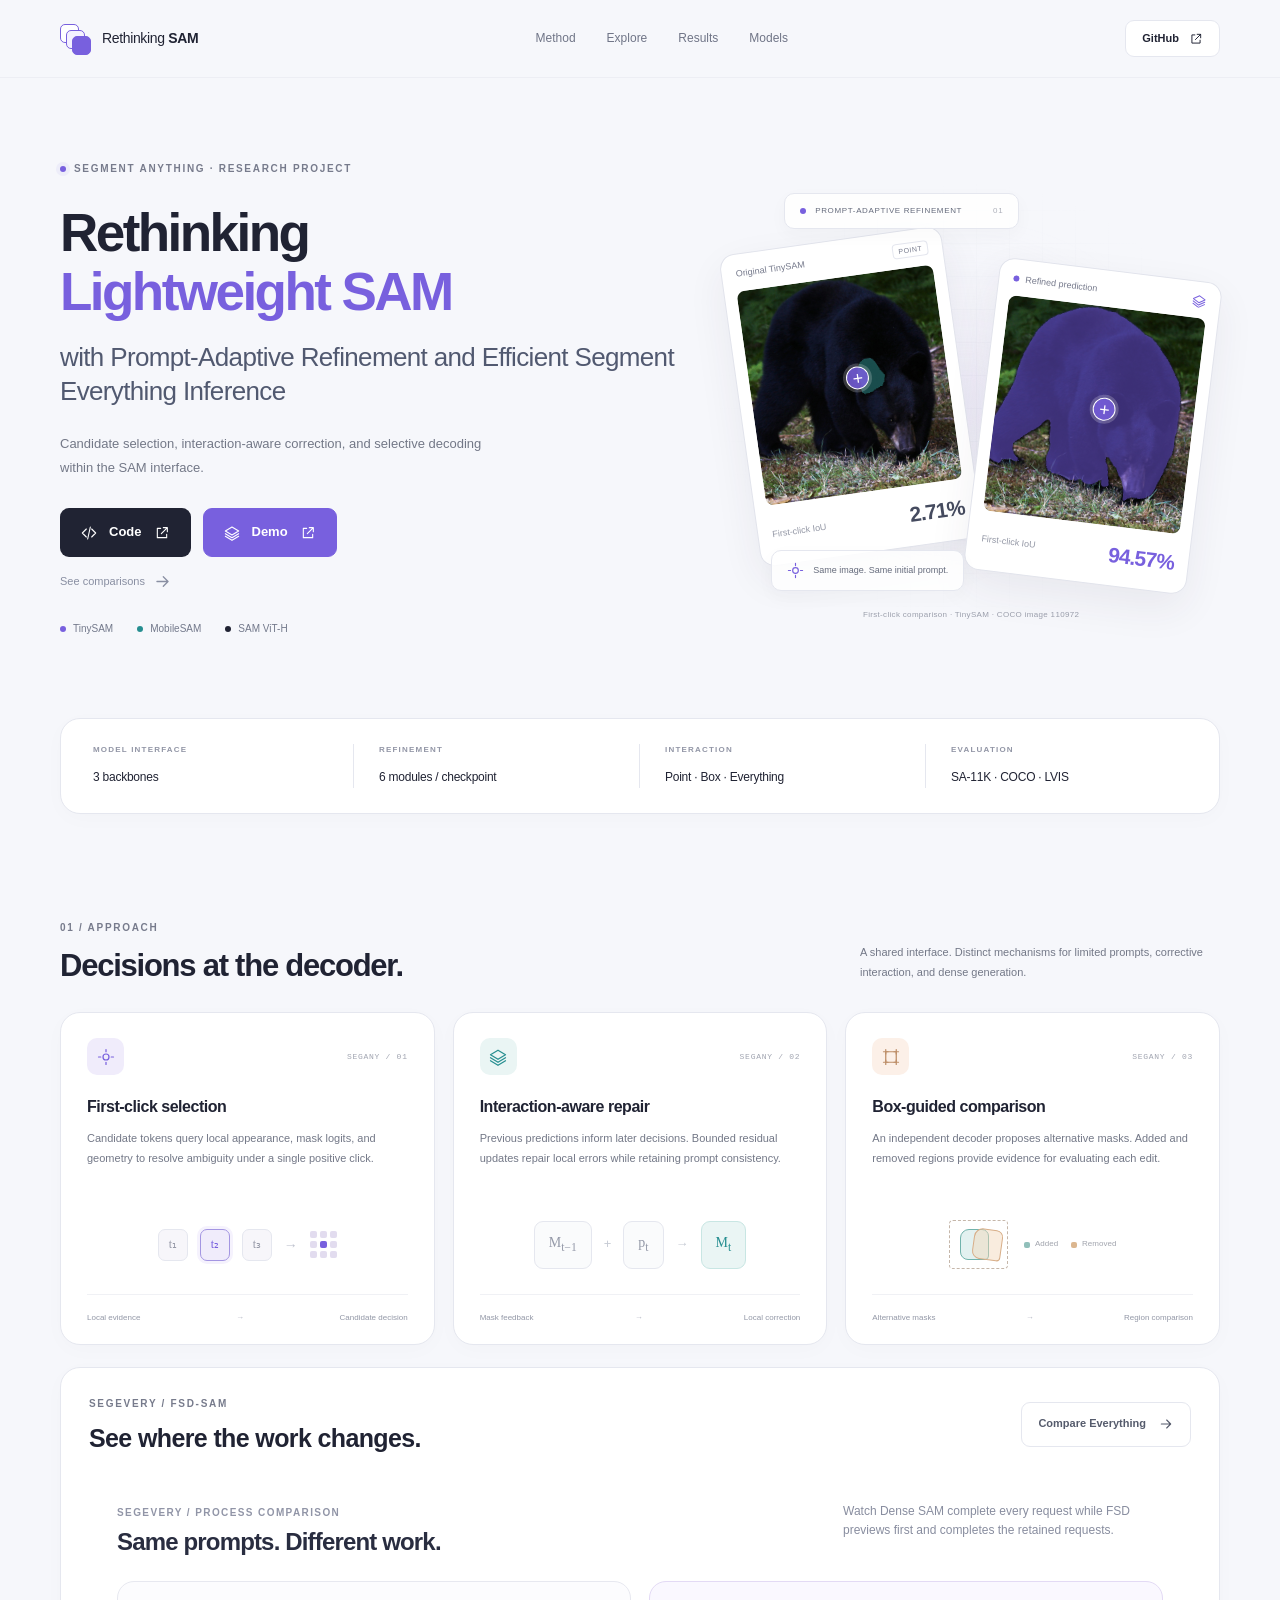
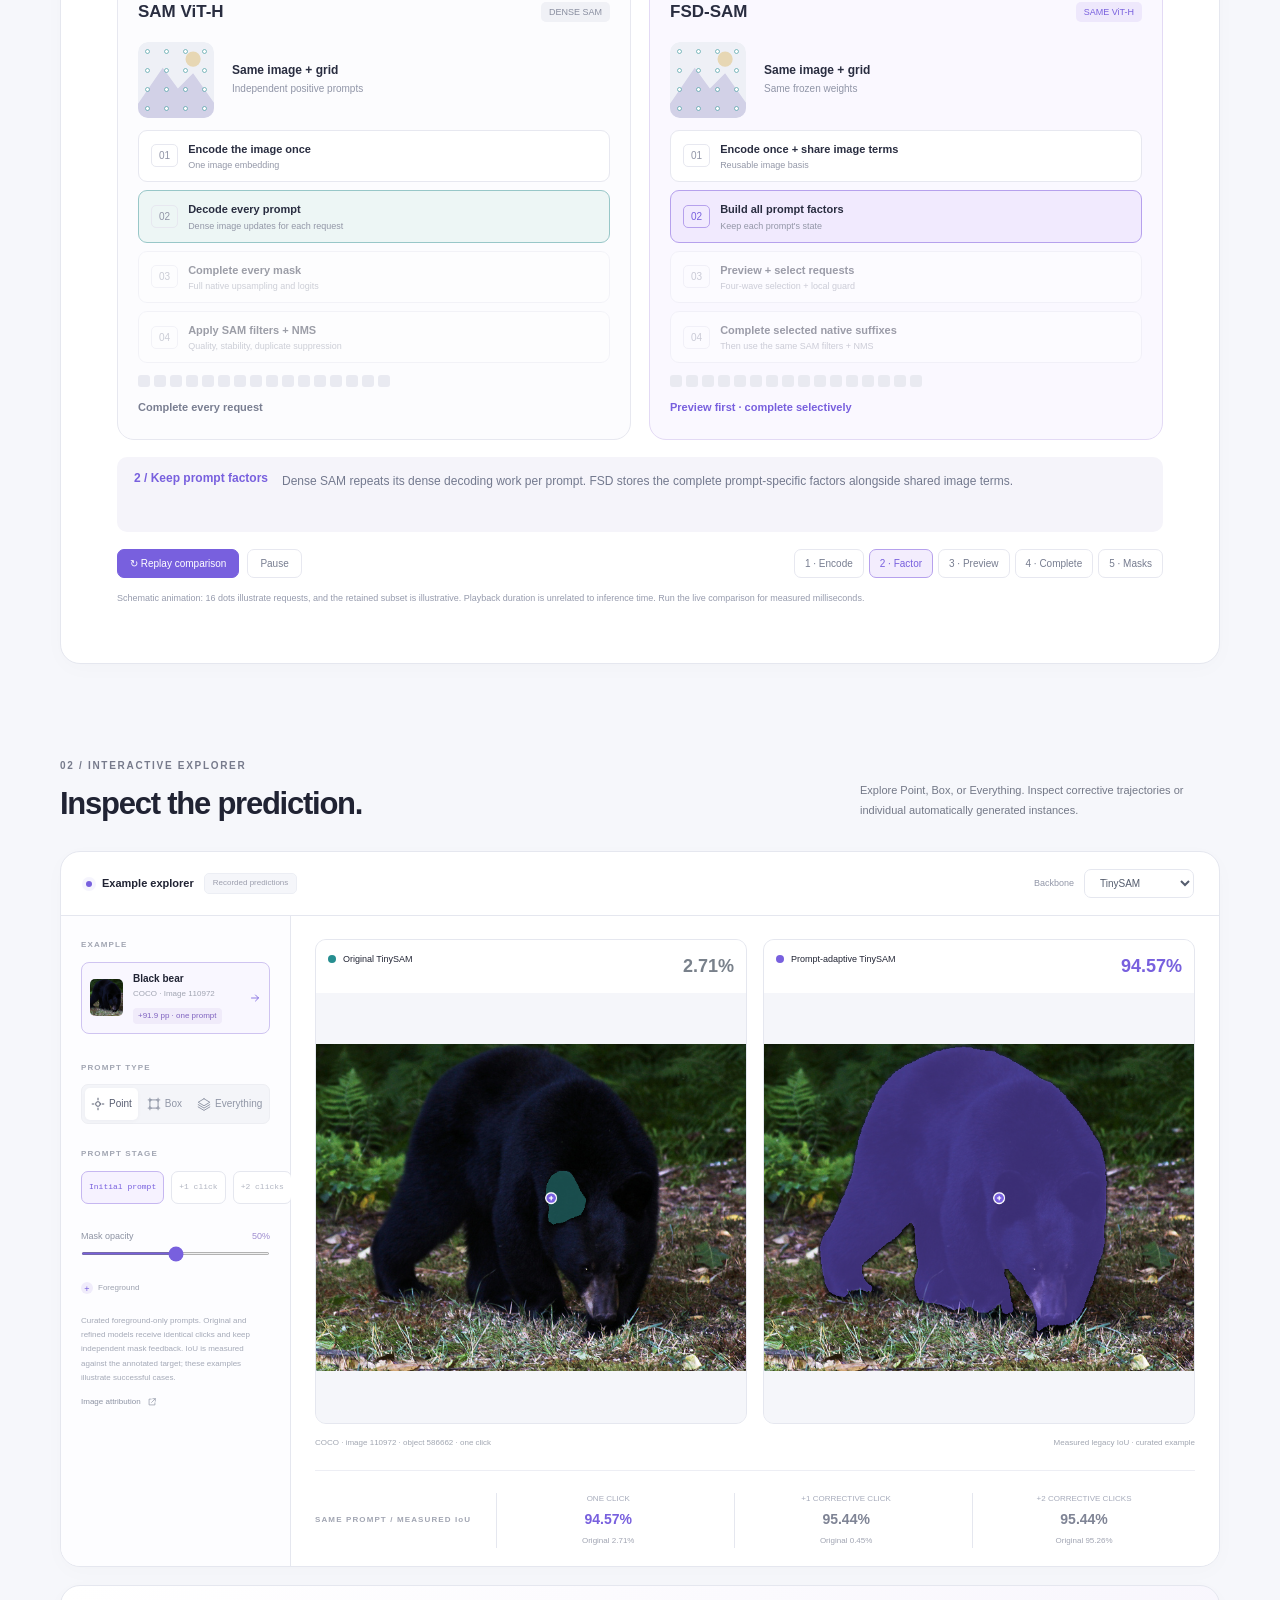
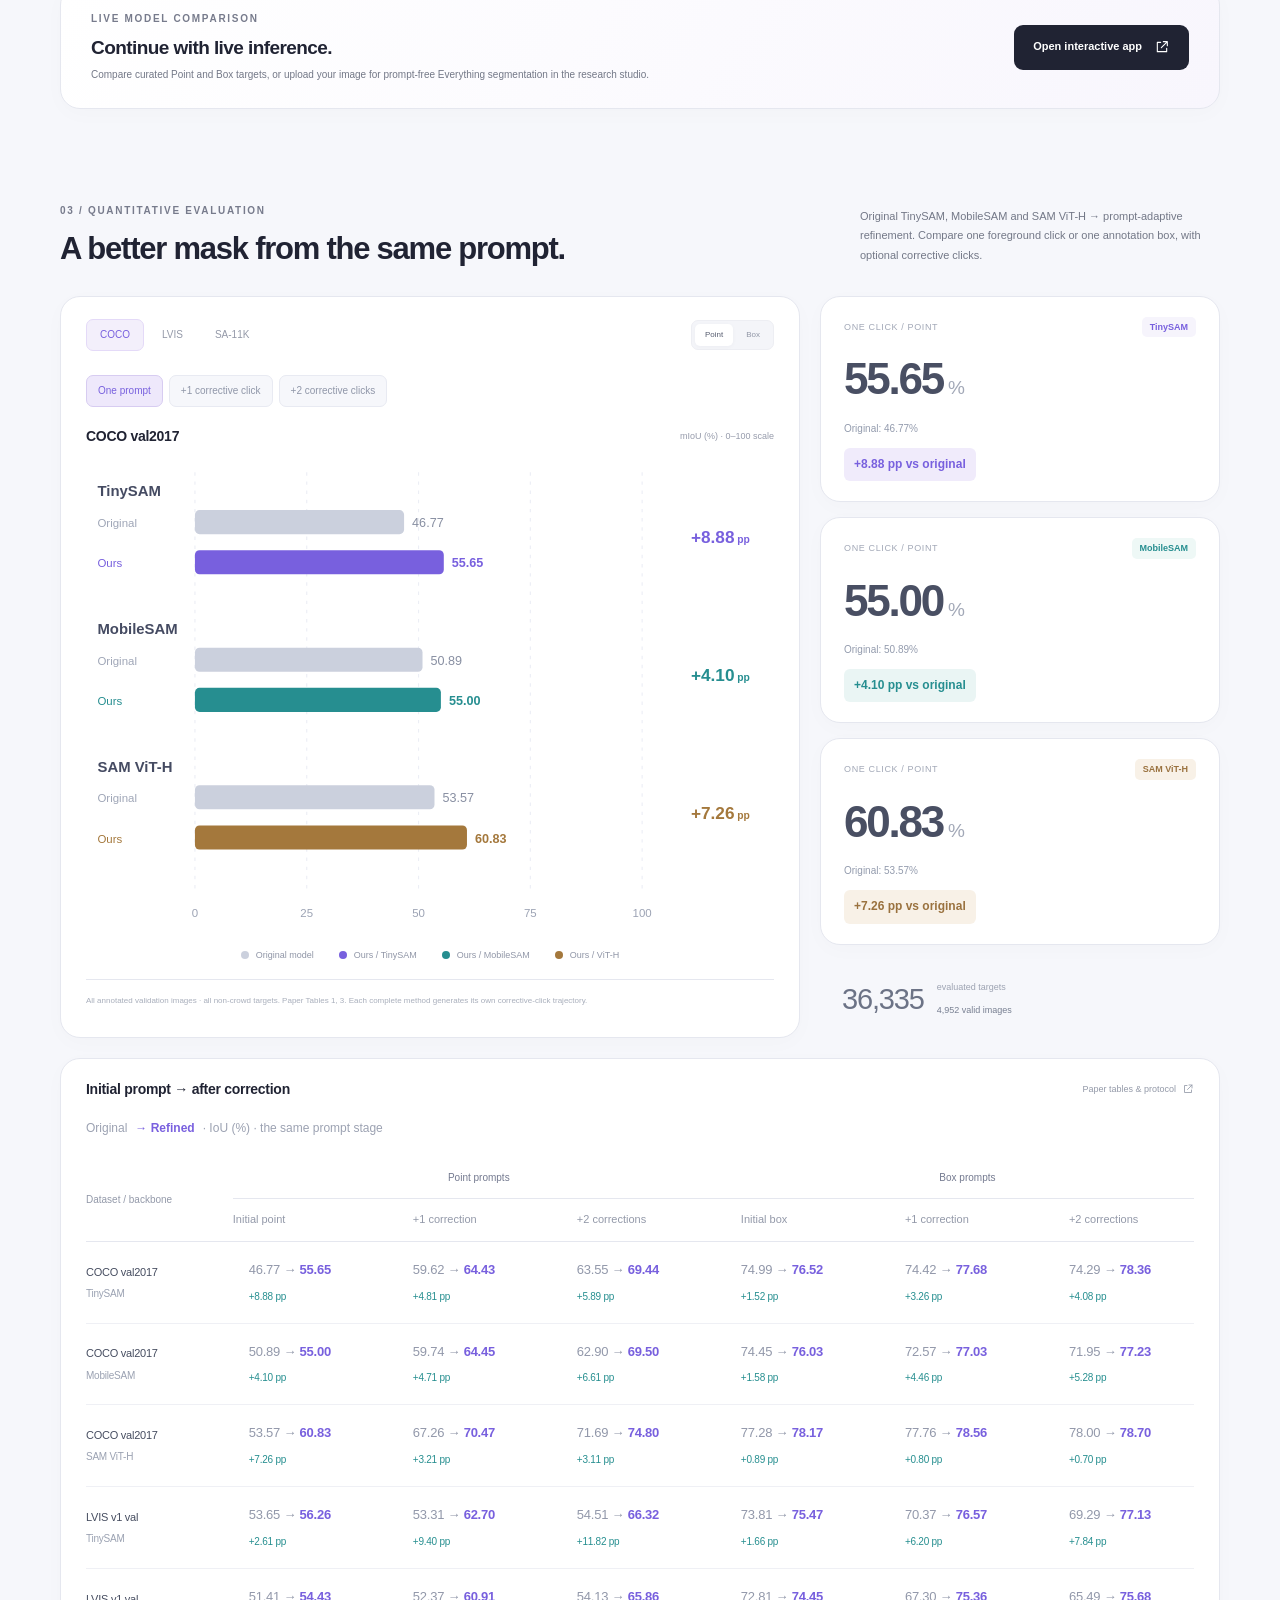
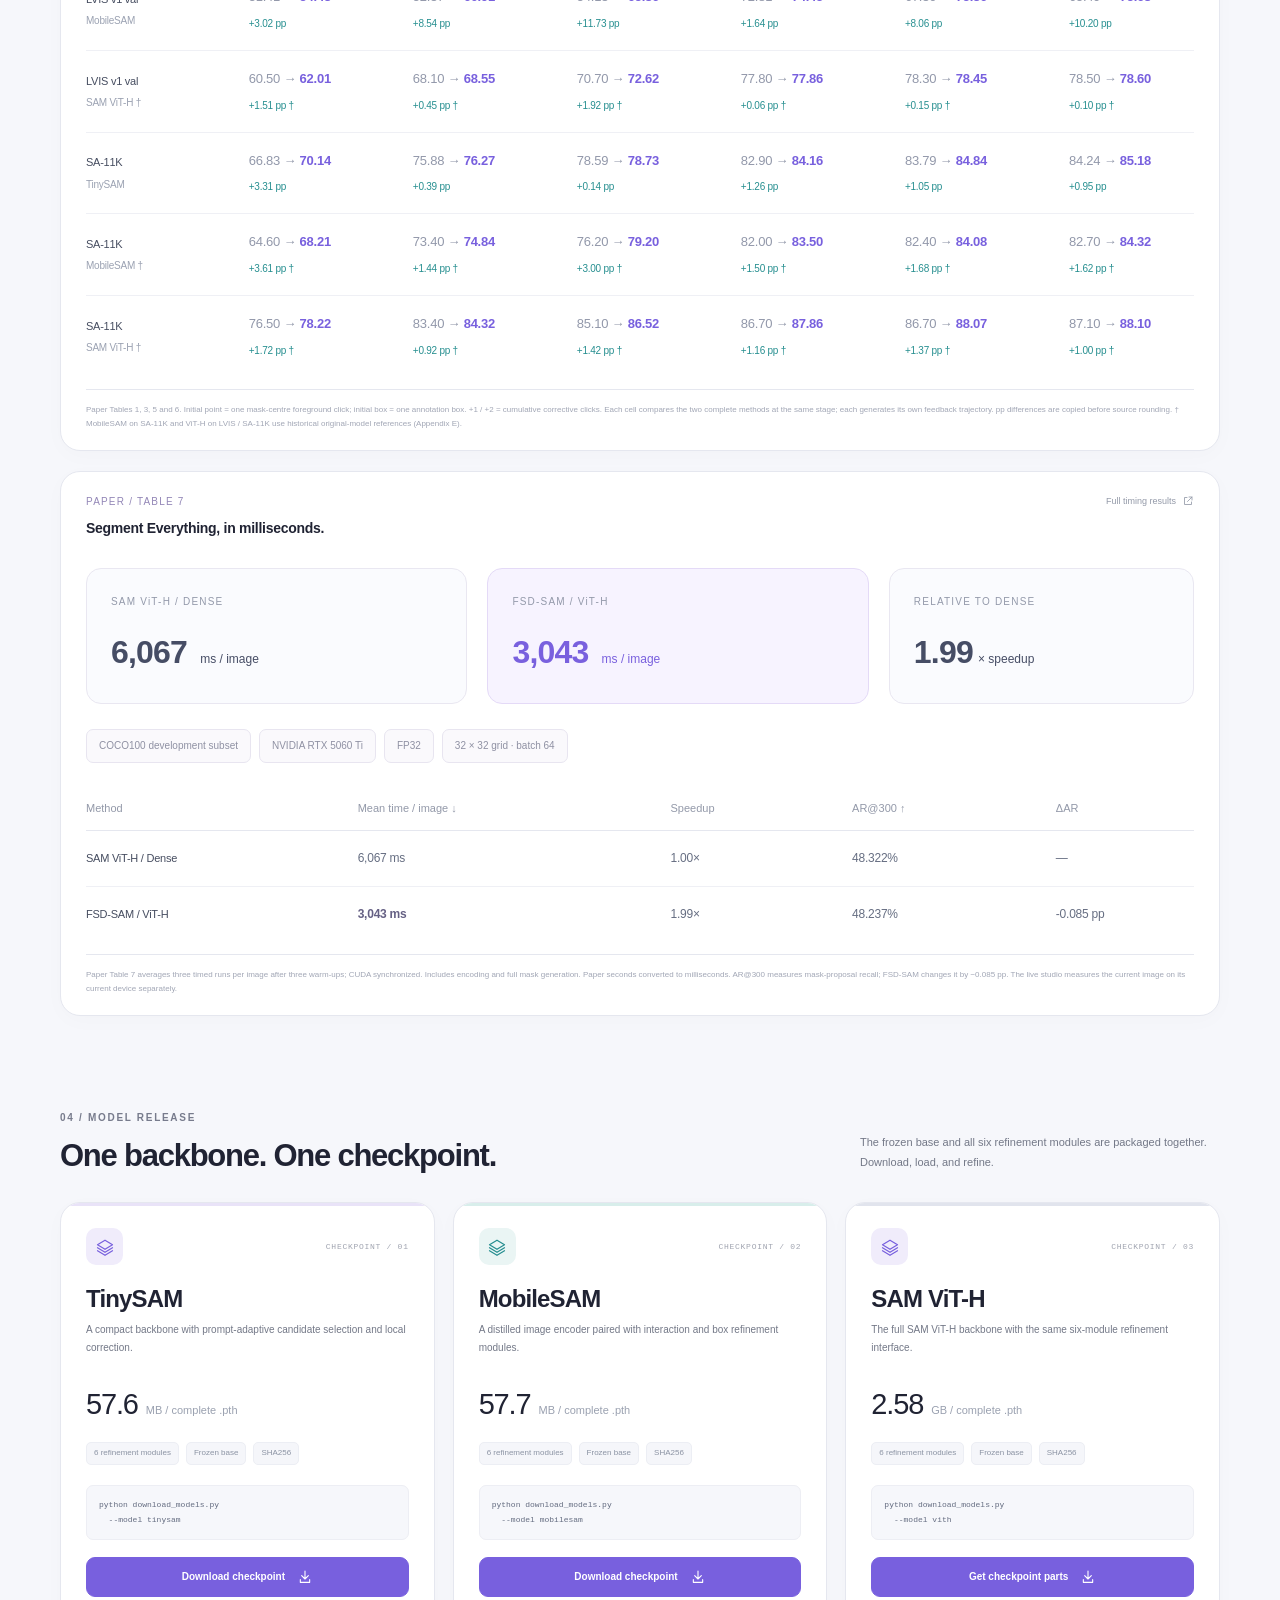
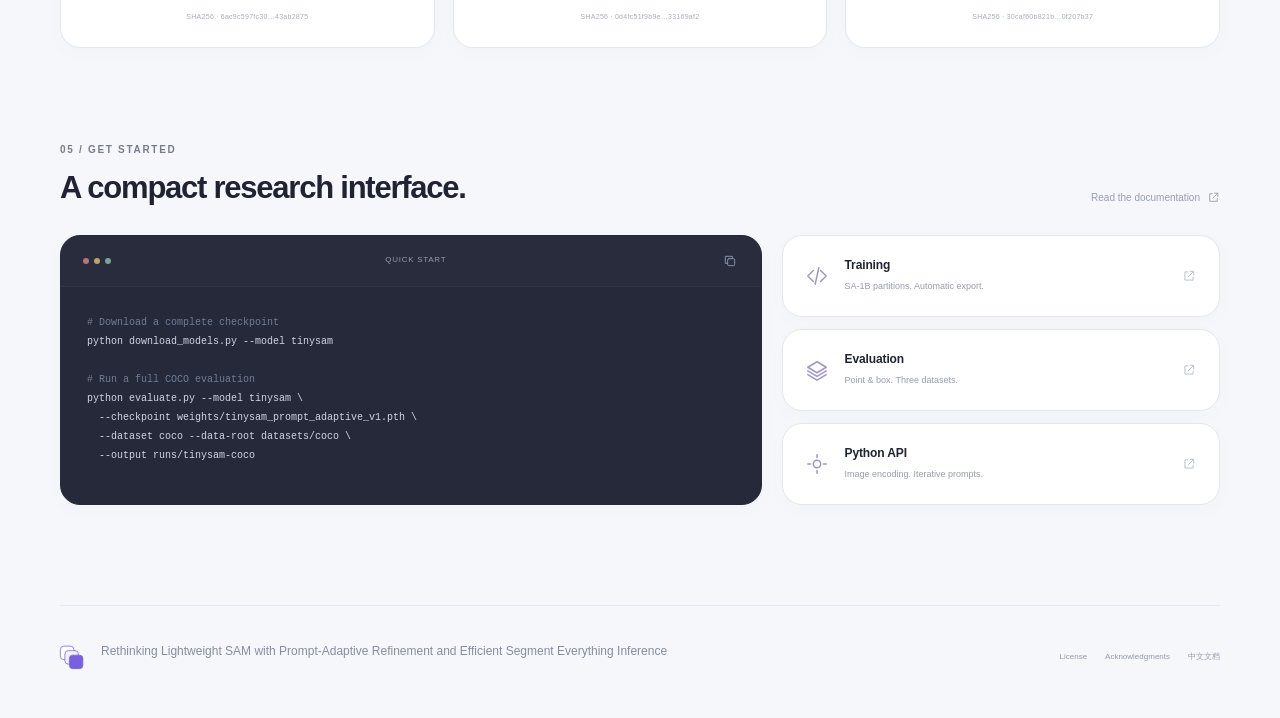
==== commit bab7271c: "Show ViT-H results and unify model download buttons Give all three checkpoint download buttons the s" ====
--- a/site/index.html
+++ b/site/index.html
@@ -55,7 +55,7 @@
       </div>
     </section>
 
-    <div class="summary-strip card"><div><span class="strip-label">MODEL INTERFACE</span><b>3 backbones</b></div><div><span class="strip-label">REFINEMENT</span><b>6 modules / checkpoint</b></div><div><span class="strip-label">INTERACTION</span><b>Point · Box · Everything</b></div><div><span class="strip-label">EVALUATION</span><b>SA-1B · COCO · LVIS</b></div></div>
+    <div class="summary-strip card"><div><span class="strip-label">MODEL INTERFACE</span><b>3 backbones</b></div><div><span class="strip-label">REFINEMENT</span><b>6 modules / checkpoint</b></div><div><span class="strip-label">INTERACTION</span><b>Point · Box · Everything</b></div><div><span class="strip-label">EVALUATION</span><b>SA-11K · COCO · LVIS</b></div></div>
 
     <section id="method" class="section" aria-labelledby="method-title">
       <div class="section-heading"><div><div class="eyebrow">01 / APPROACH</div><h2 id="method-title">Decisions at the decoder.</h2></div><p>A shared interface. Distinct mechanisms for limited prompts, corrective interaction, and dense generation.</p></div>
@@ -76,14 +76,14 @@
           <div class="prediction-area"><div class="every-result-view" id="every-result-view" hidden><span>SEGEVERY / SAME FROZEN ViT-H</span><span class="pill">Both methods · one button</span></div><div class="prediction-grid" id="prediction-grid"><figure class="prediction-panel"><figcaption><span><i class="legend-dot teal"></i> <span id="reference-heading">Decoder reference</span></span><b id="reference-score">—</b></figcaption><div class="prediction-image"><canvas id="reference-canvas" role="img" aria-label="Decoder reference mask and prompts"></canvas></div></figure><figure class="prediction-panel refined-panel"><figcaption><span><i class="legend-dot violet"></i> <span id="refined-heading">Prompt-adaptive</span></span><b id="refined-score">—</b></figcaption><div class="prediction-image"><div class="fsd-workflow-panel" id="fsd-workflow-panel" hidden><iframe id="fsd-workflow-frame" title="Interactive FSD-SAM decoding walkthrough" src="assets/fsd-workflow.html" loading="lazy"></iframe></div><canvas id="refined-canvas" role="img" aria-label="Refined model mask and prompts"></canvas></div></figure></div><div class="prediction-footer"><span id="example-caption" aria-live="polite">Loading example…</span><span id="example-metric-note">Legacy IoU · CPU example</span></div><div class="every-comparison-actions" id="every-comparison-actions" hidden><button id="run-every-comparison" class="button button-violet">Show recorded comparison <svg class="icon"><use href="#i-arrow"/></svg></button><a class="button button-light" href="https://huggingface.co/spaces/thirteen7/Rethinking-Lightweight-SAM" target="_blank" rel="noopener">Run both live <svg class="icon"><use href="#i-external"/></svg></a><p id="every-comparison-note"></p></div><div class="round-trajectory"><span class="control-label" id="trajectory-heading">REFINED TRAJECTORY</span><div id="example-trajectory" class="trajectory-values"></div></div></div>
         </div>
       </div>
-      <div class="card live-card" id="live-entry"><div><span class="eyebrow">YOUR IMAGE / YOUR PROMPT</span><h3>Continue with live inference.</h3><p>Upload an image for Point, Box, or prompt-free Everything segmentation in the research studio.</p></div><button id="open-live" class="button button-dark">Open interactive app <svg class="icon"><use href="#i-external"/></svg></button></div>
+      <div class="card live-card" id="live-entry"><div><span class="eyebrow">LIVE MODEL COMPARISON</span><h3>Continue with live inference.</h3><p>Compare curated Point and Box targets, or upload your image for prompt-free Everything segmentation in the research studio.</p></div><button id="open-live" class="button button-dark">Open interactive app <svg class="icon"><use href="#i-external"/></svg></button></div>
       <div class="card live-workspace" id="live-workspace" hidden><div class="explorer-toolbar"><div class="toolbar-title"><span class="status-dot"></span><b>Live inference</b><span class="pill" id="live-device">CPU</span></div><label class="model-select">Backbone <select id="live-model" aria-label="Live inference backbone"><option value="tinysam">TinySAM</option><option value="mobilesam">MobileSAM</option></select></label></div><div class="live-layout"><aside class="live-controls"><label class="upload-button"><svg class="icon"><use href="#i-upload"/></svg> Upload image<input id="image-upload" type="file" accept="image/jpeg,image/png,image/webp" aria-label="Upload an image for inference"></label><span class="control-label">PROMPT</span><div class="segmented" id="live-prompt" role="group" aria-label="Live prompt type"><button class="active" data-live-prompt="point" aria-pressed="true">Point</button><button data-live-prompt="box" aria-pressed="false">Box</button><button data-live-prompt="everything" aria-pressed="false">Everything</button></div><label class="every-instance-control" id="live-every-options" hidden>Sampling grid<select id="live-every-grid" aria-label="Automatic sampling grid"><option value="8">8 × 8</option><option value="16" selected>16 × 16</option><option value="32">32 × 32</option></select>Generator<select id="live-every-method" aria-label="Automatic generator"><option value="fsd">FSD-SAM</option><option value="dense">Dense SAM</option></select></label><div class="segmented" id="live-label" role="group" aria-label="Click label"><button class="active" data-label="1" aria-pressed="true">+ Foreground</button></div><p id="live-instruction">Click on the target. Add a foreground click to refine the result.</p><button class="button button-dark" id="run-inference" disabled>Predict mask <svg class="icon"><use href="#i-arrow"/></svg></button><button class="button button-light" id="reset-prompts" disabled>Reset prompts</button><p class="text-note">Point/Box: three rounds. Everything: automatic instance masks. Images remain in temporary session memory.</p></aside><div class="live-stage"><canvas id="live-canvas" tabindex="0" role="img" aria-label="Uploaded image; click to add points or drag to define a box"></canvas><div id="upload-placeholder"><svg class="icon"><use href="#i-upload"/></svg><h3>An image, a prompt, a mask.</h3><p>Upload a photograph to begin.</p></div><div id="live-status" role="status" aria-live="polite">Ready for an image</div></div></div></div>
     </section>
 
     <section id="results" class="section" aria-labelledby="results-title">
-      <div class="section-heading"><div><div class="eyebrow">03 / QUANTITATIVE EVALUATION</div><h2 id="results-title">A better mask from the same prompt.</h2></div><p>Original TinySAM and MobileSAM → prompt-adaptive refinement. Compare one foreground click or one annotation box, with optional corrective clicks.</p></div>
-      <div class="results-grid"><div class="card chart-card"><div class="chart-toolbar"><div class="dataset-tabs" role="group" aria-label="Benchmark dataset"><button class="active" data-dataset="coco" aria-pressed="true">COCO</button><button data-dataset="lvis" aria-pressed="false">LVIS</button><button data-dataset="sa1b" aria-pressed="false">SA-1B</button></div><div class="segmented small-segment" id="benchmark-prompt" role="group" aria-label="Benchmark prompt type"><button class="active" data-benchmark-prompt="point" aria-pressed="true">Point</button><button data-benchmark-prompt="box" aria-pressed="false">Box</button></div></div><div class="benchmark-stage" role="group" aria-label="Benchmark prompt stage"><button class="active" data-benchmark-stage="0" aria-pressed="true">One prompt</button><button data-benchmark-stage="1" aria-pressed="false">+1 corrective click</button><button data-benchmark-stage="2" aria-pressed="false">+2 corrective clicks</button></div><div class="chart-title"><h3 id="chart-title">COCO val2017</h3><span>mIoU (%) · 0–100 scale</span></div><svg id="benchmark-chart" viewBox="0 0 600 310" role="img" aria-label="Original versus proposed mIoU comparison"></svg><div class="chart-legend"><span><i class="legend-dot baseline"></i>Original model</span><span><i class="legend-dot violet"></i>Ours / TinySAM</span><span><i class="legend-dot teal"></i>Ours / MobileSAM</span></div><p class="chart-footnote" id="chart-coverage"></p></div><div class="result-side"><div class="card result-stat"><div class="stat-top"><span><span id="stat-stage">ONE CLICK</span> / <span id="stat-prompt">POINT</span></span><span class="model-badge violet-text">TinySAM</span></div><strong id="tiny-result">69.438<span>%</span></strong><div class="stat-bottom"><span id="tiny-original">Original: 46.769%</span><span id="tiny-gain">+8.883 pp vs original</span></div></div><div class="card result-stat"><div class="stat-top"><span><span id="stat-stage-mobile">ONE CLICK</span> / <span id="stat-prompt-mobile">POINT</span></span><span class="model-badge teal-text">MobileSAM</span></div><strong id="mobile-result">69.502<span>%</span></strong><div class="stat-bottom"><span id="mobile-original">Original: 50.894%</span><span id="mobile-gain">+4.103 pp vs original</span></div></div><div class="coverage-card"><span class="coverage-number" id="target-count">36,335</span><span>evaluated targets</span><b id="image-count">4,952 valid images</b></div></div></div>
-      <div class="card result-table-card"><div class="table-header"><h3>Initial prompt → after correction</h3><a href="https://github.com/thirteen7/Rethinking-Lightweight-SAM/blob/main/docs/results.md" target="_blank" rel="noopener">Paper tables &amp; protocol <svg class="icon"><use href="#i-external"/></svg></a></div><p class="table-reading-key"><span>Original</span><b>→ Refined</b> · IoU (%) · the same prompt stage</p><div class="table-scroll"><table><caption class="sr-only">Original to refined IoU at initial, one correction and two correction stages</caption><thead><tr><th scope="col" rowspan="2">Dataset / backbone</th><th colspan="3">Point prompts</th><th colspan="3">Box prompts</th></tr><tr><th>Initial point</th><th>+1 correction</th><th>+2 corrections</th><th>Initial box</th><th>+1 correction</th><th>+2 corrections</th></tr></thead><tbody id="results-table"></tbody></table></div><p class="table-note">Paper Tables 1, 3, 5 and 6. Initial point = one mask-centre foreground click; initial box = one annotation box. +1 / +2 = cumulative corrective clicks. Each cell compares the two complete methods at the same stage; each generates its own feedback trajectory. pp differences are copied before source rounding. † MobileSAM SA-11K original figures are historical references (Appendix E).</p></div>
+      <div class="section-heading"><div><div class="eyebrow">03 / QUANTITATIVE EVALUATION</div><h2 id="results-title">A better mask from the same prompt.</h2></div><p>Original TinySAM, MobileSAM and SAM ViT-H → prompt-adaptive refinement. Compare one foreground click or one annotation box, with optional corrective clicks.</p></div>
+      <div class="results-grid"><div class="card chart-card"><div class="chart-toolbar"><div class="dataset-tabs" role="group" aria-label="Benchmark dataset"><button class="active" data-dataset="coco" aria-pressed="true">COCO</button><button data-dataset="lvis" aria-pressed="false">LVIS</button><button data-dataset="sa1b" aria-pressed="false">SA-11K</button></div><div class="segmented small-segment" id="benchmark-prompt" role="group" aria-label="Benchmark prompt type"><button class="active" data-benchmark-prompt="point" aria-pressed="true">Point</button><button data-benchmark-prompt="box" aria-pressed="false">Box</button></div></div><div class="benchmark-stage" role="group" aria-label="Benchmark prompt stage"><button class="active" data-benchmark-stage="0" aria-pressed="true">One prompt</button><button data-benchmark-stage="1" aria-pressed="false">+1 corrective click</button><button data-benchmark-stage="2" aria-pressed="false">+2 corrective clicks</button></div><div class="chart-title"><h3 id="chart-title">COCO val2017</h3><span>mIoU (%) · 0–100 scale</span></div><svg id="benchmark-chart" viewBox="0 0 600 435" role="img" aria-label="Original versus proposed mIoU comparison"></svg><div class="chart-legend"><span><i class="legend-dot baseline"></i>Original model</span><span><i class="legend-dot violet"></i>Ours / TinySAM</span><span><i class="legend-dot teal"></i>Ours / MobileSAM</span><span><i class="legend-dot amber"></i>Ours / ViT-H</span></div><p class="chart-footnote" id="chart-coverage"></p></div><div class="result-side"><div class="card result-stat"><div class="stat-top"><span><span id="stat-stage">ONE CLICK</span> / <span id="stat-prompt">POINT</span></span><span class="model-badge violet-text">TinySAM</span></div><strong id="tiny-result">55.65<span>%</span></strong><div class="stat-bottom"><span id="tiny-original">Original: 46.77%</span><span id="tiny-gain">+8.88 pp vs original</span></div></div><div class="card result-stat"><div class="stat-top"><span><span id="stat-stage-mobile">ONE CLICK</span> / <span id="stat-prompt-mobile">POINT</span></span><span class="model-badge teal-text">MobileSAM</span></div><strong id="mobile-result">55.00<span>%</span></strong><div class="stat-bottom"><span id="mobile-original">Original: 50.89%</span><span id="mobile-gain">+4.10 pp vs original</span></div></div><div class="card result-stat"><div class="stat-top"><span><span id="stat-stage-vith">ONE CLICK</span> / <span id="stat-prompt-vith">POINT</span></span><span class="model-badge amber-text">SAM ViT-H</span></div><strong id="vith-result">60.83<span>%</span></strong><div class="stat-bottom"><span id="vith-original">Original: 53.57%</span><span id="vith-gain">+7.26 pp vs original</span></div></div><div class="coverage-card"><span class="coverage-number" id="target-count">36,335</span><span>evaluated targets</span><b id="image-count">4,952 valid images</b></div></div></div>
+      <div class="card result-table-card"><div class="table-header"><h3>Initial prompt → after correction</h3><a href="https://github.com/thirteen7/Rethinking-Lightweight-SAM/blob/main/docs/results.md" target="_blank" rel="noopener">Paper tables &amp; protocol <svg class="icon"><use href="#i-external"/></svg></a></div><p class="table-reading-key"><span>Original</span><b>→ Refined</b> · IoU (%) · the same prompt stage</p><div class="table-scroll"><table><caption class="sr-only">Original to refined IoU at initial, one correction and two correction stages</caption><thead><tr><th scope="col" rowspan="2">Dataset / backbone</th><th colspan="3">Point prompts</th><th colspan="3">Box prompts</th></tr><tr><th>Initial point</th><th>+1 correction</th><th>+2 corrections</th><th>Initial box</th><th>+1 correction</th><th>+2 corrections</th></tr></thead><tbody id="results-table"></tbody></table></div><p class="table-note">Paper Tables 1, 3, 5 and 6. Initial point = one mask-centre foreground click; initial box = one annotation box. +1 / +2 = cumulative corrective clicks. Each cell compares the two complete methods at the same stage; each generates its own feedback trajectory. pp differences are copied before source rounding. † MobileSAM on SA-11K and ViT-H on LVIS / SA-11K use historical original-model references (Appendix E).</p></div>
       <div class="card result-table-card paper-time-card"><div class="table-header"><div><span class="paper-table-tag">PAPER / TABLE 7</span><h3>Segment Everything, in milliseconds.</h3></div><a href="https://github.com/thirteen7/Rethinking-Lightweight-SAM/blob/main/docs/results.md#segment-everything-timing" target="_blank" rel="noopener">Full timing results <svg class="icon"><use href="#i-external"/></svg></a></div><div class="paper-time-summary"><div><span>SAM ViT-H / DENSE</span><b>6,067 <small>ms / image</small></b></div><div><span>FSD-SAM / ViT-H</span><b>3,043 <small>ms / image</small></b></div><div><span>RELATIVE TO DENSE</span><b>1.99<small>× speedup</small></b></div></div><div class="paper-protocol-chips"><span>COCO100 development subset</span><span>NVIDIA RTX 5060 Ti</span><span>FP32</span><span>32 × 32 grid · batch 64</span></div><div class="table-scroll"><table><caption class="sr-only">ViT-H end-to-end paper timing and mask proposal recall</caption><thead><tr><th>Method</th><th>Mean time / image ↓</th><th>Speedup</th><th>AR@300 ↑</th><th>ΔAR</th></tr></thead><tbody id="paper-every-table"></tbody></table></div><p class="table-note">Paper Table 7 averages three timed runs per image after three warm-ups; CUDA synchronized. Includes encoding and full mask generation. Paper seconds converted to milliseconds. AR@300 measures mask-proposal recall; FSD-SAM changes it by −0.085 pp. The live studio measures the current image on its current device separately.</p></div>
     </section>
 
--- a/site/styles.css
+++ b/site/styles.css
@@ -7,7 +7,7 @@
 .section{padding-top:94px}.section-heading{display:flex;justify-content:space-between;gap:34px;align-items:flex-end;margin-bottom:29px}.section-heading h2{font-size:31px;letter-spacing:-.04em;margin-top:12px}.section-heading>p{font-size:11px;line-height:1.8;max-width:360px;padding-bottom:1px}.method-grid{display:grid;grid-template-columns:repeat(3,1fr);gap:18px}.method-card{padding:25px 26px 19px;transition:transform .25s,box-shadow .25s}.method-card:hover{transform:translateY(-4px);box-shadow:0 12px 30px #2626380b}.method-top{display:flex;align-items:center;justify-content:space-between;margin-bottom:23px}.method-icon{width:37px;height:37px;border-radius:10px;display:grid;place-items:center}.method-icon .icon{width:18px;height:18px}.mono-label{font-size:8px;letter-spacing:.09em;color:#a0a4b0;font-family:ui-monospace,Consolas,monospace}.method-card h3{font-size:16px;letter-spacing:-.03em}.method-card p{font-size:11px;line-height:1.85;margin-top:11px;min-height:83px}.method-footer{display:flex;align-items:center;justify-content:space-between;border-top:1px solid #f0f1f5;padding-top:17px;font-size:8px;color:#9297a6;margin-top:15px}.method-footer span{color:#b4b7c4}.token-diagram,.history-diagram,.region-diagram{height:68px;display:flex;align-items:center;justify-content:center;gap:12px}.token{width:30px;height:32px;background:#f7f6fa;border:1px solid var(--line);border-radius:7px;display:grid;place-items:center;font-size:12px;font-family:Georgia,serif;color:#9699a7}.token.selected{border-color:#a496e2;background:var(--violet-light);color:var(--violet);box-shadow:0 0 0 3px #f5f2fd}.flow-arrow{font-size:14px;color:#bec2ce}.patch-grid{display:grid;grid-template-columns:repeat(3,7px);gap:3px}.patch-grid i{height:7px;border-radius:2px;background:#e2dcef}.patch-grid i:nth-child(5){background:var(--violet)}.history-diagram>span{padding:10px 14px;border:1px solid var(--line);border-radius:9px;font-family:Georgia,serif;font-size:14px;color:#9499a8;background:#fafbfc}.history-diagram b{font-size:13px;font-weight:400;color:#c6cbd4}.history-diagram .history-result{background:var(--teal-light);border-color:#c8e6e3;color:var(--teal)}.region-box{width:59px;height:49px;position:relative;border:1px dashed #c5b6a9;border-radius:4px}.region-a,.region-b{position:absolute;width:29px;height:31px;border-radius:9px 7px 4px 8px;top:8px;border:1px solid}.region-a{background:#c0dfdd70;border-color:#72b3ac;left:10px}.region-b{background:#f1d6b875;border-color:#d8ae88;left:23px;transform:rotate(8deg)}.region-legend{display:flex;align-items:center;gap:5px;font-size:8px;color:#a1a4ad;margin-left:4px}.region-legend i{width:6px;height:6px;background:#91bfba;border-radius:2px}.region-legend i:nth-of-type(2){background:#dbb68f;margin-left:8px}.fsd-card{margin-top:18px;padding:32px 35px;display:grid;grid-template-columns:1fr 1.35fr;gap:47px;align-items:center;background:linear-gradient(120deg,#ffffff,#fbfaff)}.fsd-copy h3{font-size:24px;letter-spacing:-.04em;margin:11px 0 12px}.fsd-copy p{font-size:11px;line-height:1.85;max-width:370px}.text-note{font-size:9px;line-height:1.8;color:#9ca1ae;display:block;margin-top:13px}.fsd-flow{display:flex;align-items:center;justify-content:center;gap:12px}.flow-node{padding:16px 15px;border:1px solid var(--line);border-radius:12px;background:#fff;flex:1;max-width:155px;min-height:118px}.flow-node b{display:block;font-size:10px;letter-spacing:-.02em;margin-top:14px}.flow-node>span:last-child{font-size:8px;color:#9aa0af}.flow-number{font-size:8px;color:#a3a7b5;font-family:ui-monospace,monospace}.flow-connector{color:#c6bfe2;font-size:14px}.final-node{border-color:#d6cdef;background:#f7f4fe}.final-node b{color:var(--violet)}
 .explorer-card{overflow:hidden}.explorer-toolbar{display:flex;align-items:center;justify-content:space-between;padding:17px 25px;border-bottom:1px solid var(--line);gap:15px}.toolbar-title{display:flex;gap:10px;align-items:center;font-size:11px}.toolbar-title b{font-weight:550}.pill{padding:3px 8px;background:#f5f6fa;color:#9c9ead;border:1px solid #eceef4;border-radius:5px;font-size:8px}.model-select{display:flex;align-items:center;gap:10px;font-size:9px;color:#9297a8}.model-select select{background:#fff;border:1px solid var(--line);border-radius:7px;padding:7px 25px 7px 11px;font-size:10px;color:#555d6e}.explorer-layout{display:grid;grid-template-columns:230px minmax(0,1fr)}.explorer-controls{border-right:1px solid var(--line);padding:23px 20px;background:#fdfdff}.control-label{font-size:8px;letter-spacing:.14em;font-weight:600;color:#a1a5b2;display:block;margin-bottom:10px}.example-list{display:grid;gap:8px;margin-bottom:28px}.example-option{display:flex;align-items:center;text-align:left;gap:10px;padding:8px;border:1px solid var(--line);background:#fff;border-radius:8px;width:100%}.example-option img{width:33px;height:37px;object-fit:cover;border-radius:5px}.example-option b{display:block;font-size:10px;font-weight:550}.example-option small{display:block;font-size:8px;color:#a0a4b1;margin-top:1px}.example-option .icon{width:12px;height:12px;margin-left:auto;color:#b9bdc8}.example-option.active{border-color:#cfc4f1;background:#f9f7ff}.example-option.active .icon{color:var(--violet)}.segmented{display:flex;background:#f4f5f9;border:1px solid #edeef3;border-radius:7px;padding:3px;gap:3px}.segmented button{flex:1;border:none;border-radius:5px;background:transparent;color:#9096a6;display:flex;align-items:center;justify-content:center;gap:6px;font-size:9px;padding:7px 10px;white-space:nowrap}.segmented button.active{background:#fff;color:#575d70;box-shadow:0 1px 4px #20233309}.segmented button .icon{width:13px;height:13px}.explorer-controls>.control-label:not(:first-child){margin-top:24px}.round-buttons{display:flex;gap:7px}.round-buttons button{flex:1;padding:9px 4px;border:1px solid var(--line);background:#fff;border-radius:7px;color:#b2b6c2;font-size:10px;font-family:ui-monospace,monospace}.round-buttons button.active{border-color:#c6b7f1;color:var(--violet);background:#f6f2ff}.opacity-control{display:block;font-size:9px;color:#8c92a2;margin-top:25px}.opacity-control output{float:right;color:#9e8ccf}.opacity-control input{width:100%;margin:9px 0 0;accent-color:var(--violet);height:3px}.prompt-key{display:flex;gap:13px;font-size:8px;color:#9ca1af;margin-top:22px}.prompt-key>span{display:flex;gap:5px;align-items:center}.prompt-key i{font-size:9px;font-style:normal;display:grid;place-items:center;width:12px;height:12px;border-radius:50%}.positive-key{background:var(--violet-light);color:var(--violet)}.negative-key{background:#faeae6;color:#cc7868}.explorer-note{font-size:8px;line-height:1.8;margin-top:19px;color:#a4a9b7}.source-link{display:flex;align-items:center;gap:6px;font-size:8px;color:#8e94a4;margin-top:10px}.source-link .icon{width:10px;height:10px}.prediction-area{padding:23px 24px 18px;min-width:0;background:#fff}.prediction-grid{display:grid;grid-template-columns:repeat(2,minmax(0,1fr));gap:16px}.prediction-panel{border:1px solid var(--line);border-radius:11px;overflow:hidden;background:#f7f8fa}.prediction-panel figcaption{display:flex;align-items:center;justify-content:space-between;padding:12px;background:#fff;font-size:9px}.prediction-panel figcaption>span{display:flex;align-items:center;gap:7px}.prediction-panel figcaption b{font-size:12px;font-weight:650;color:#79818b}.refined-panel figcaption b{color:var(--violet)}.prediction-image{width:100%;aspect-ratio:1;display:grid;place-items:center;background:#f5f6fa;padding:0;overflow:hidden}.prediction-image canvas{max-width:100%;max-height:100%;width:auto;height:auto;display:block}.prediction-footer{display:flex;justify-content:space-between;gap:10px;font-size:8px;color:#a1a6b1;margin-top:13px}.round-trajectory{padding-top:22px;margin-top:20px;border-top:1px solid #edeef4;display:flex;align-items:center;gap:25px}.round-trajectory>.control-label{margin:0;min-width:115px}.trajectory-values{display:flex;justify-content:space-between;flex:1;gap:15px}.trajectory-value{display:flex;flex-direction:column;padding:0 9px;align-items:center;flex:1;border-left:1px solid var(--line)}.trajectory-value>span{font-size:8px;color:#a6abbb}.trajectory-value b{font-size:14px;color:#7f8495;font-weight:600;margin-top:3px}.trajectory-value.active b{color:var(--violet)}.live-card{margin-top:18px;padding:25px 30px;display:flex;align-items:center;justify-content:space-between;gap:25px;background:linear-gradient(120deg,#ffffff,#f8f6fd)}.live-card h3{font-size:19px;letter-spacing:-.03em;margin:10px 0 8px}.live-card p{font-size:10px;line-height:1.7}.live-card .button{min-width:170px}.live-workspace{margin-top:20px;overflow:hidden}.live-layout{display:grid;grid-template-columns:230px minmax(0,1fr)}.live-controls{padding:23px 20px;border-right:1px solid var(--line)}.upload-button{display:flex;align-items:center;justify-content:center;gap:10px;border:1px dashed #cbbde6;background:#f8f5ff;border-radius:9px;padding:18px 9px;font-size:11px;color:var(--violet);cursor:pointer;margin-bottom:25px;position:relative}.upload-button input{position:absolute;inset:0;width:100%;height:100%;opacity:0;cursor:pointer}.upload-button .icon{width:18px;height:18px}.live-controls .segmented{margin-bottom:12px}.live-controls>p:not(.text-note){font-size:10px;line-height:1.7;margin:18px 0}.live-controls>.button{width:100%;margin-bottom:9px}.live-stage{padding:20px;min-height:400px;position:relative;display:flex;flex-direction:column;align-items:center;justify-content:center;background:#f8f9fc}.live-stage canvas{max-width:100%;height:auto;max-height:590px;object-fit:contain;touch-action:none;cursor:crosshair}.live-stage canvas[width="300"]{display:none}#live-status{width:100%;text-align:center;font-size:10px;color:#83899b;padding:15px 8px;min-height:46px}#upload-placeholder{text-align:center;padding:65px 15px}#upload-placeholder>.icon{width:32px;height:32px;margin:0 auto 18px;color:#bbb2d5}#upload-placeholder h3{font-size:20px;color:#8c90a0}#upload-placeholder p{font-size:11px;margin-top:10px}
 .results-grid{display:grid;grid-template-columns:1.85fr 1fr;gap:20px}.chart-card{padding:22px 25px 18px;min-width:0}.chart-toolbar{display:flex;align-items:center;justify-content:space-between;gap:15px}.dataset-tabs{display:flex;gap:4px}.dataset-tabs button{padding:7px 13px;font-size:10px;border:1px solid transparent;color:#9499a8;background:transparent;border-radius:7px}.dataset-tabs button.active{background:#f3effb;border-color:#e4daf8;color:var(--violet)}.small-segment button{font-size:8px;padding:5px 10px}.chart-title{display:flex;justify-content:space-between;align-items:center;margin:29px 0 3px}.chart-title h3{font-size:14px;letter-spacing:-.02em}.chart-title>span{font-size:9px;color:#969bab}#benchmark-chart{width:100%;height:auto;overflow:visible;min-height:220px}.chart-legend{display:flex;align-items:center;justify-content:center;gap:25px;font-size:9px;color:#8f95a6;margin:2px 0 17px}.chart-legend>span{display:flex;align-items:center;gap:7px}.chart-footnote{font-size:8px;color:#a8aebb;border-top:1px solid var(--line);padding-top:14px;line-height:1.7;min-height:28px}.result-side{display:flex;flex-direction:column;gap:15px}.result-stat{padding:20px 23px}.stat-top{display:flex;align-items:center;justify-content:space-between;gap:6px;font-size:8px;letter-spacing:.07em;color:#a2a8b7}.model-badge{font-size:9px;letter-spacing:0;padding:3px 8px;border-radius:5px;background:#f6f4fc;font-weight:600}.model-badge.teal-text{background:#eef8f6}.result-stat>strong{display:block;font-size:43px;letter-spacing:-.05em;line-height:1.4;font-weight:570;margin:11px 0;color:#494f63}.result-stat>strong>span{font-size:19px;color:#a2a8b7;margin-left:5px;font-weight:400}.stat-bottom{display:flex;align-items:center;justify-content:space-between;font-size:8px;color:#a3a8b6;gap:6px}.stat-bottom>span:last-child{color:#868f9d}.coverage-card{padding:16px 22px;display:grid;grid-template-columns:auto 1fr;align-items:center;gap:0 13px}.coverage-number{font-size:29px;letter-spacing:-.04em;color:#6c7386;grid-row:1/3}.coverage-card>span:nth-child(2){font-size:9px;color:#9da3b2}.coverage-card>b{font-size:9px;color:#777f91;font-weight:500}.result-table-card{margin-top:20px;padding:22px 25px 18px;overflow:hidden}.table-header{display:flex;justify-content:space-between;align-items:center;gap:15px;margin-bottom:22px}.table-header h3{font-size:14px;letter-spacing:-.02em}.table-header a{display:flex;align-items:center;gap:6px;font-size:9px;color:#9399a8}.table-header .icon{width:12px;height:12px}.table-scroll{overflow-x:auto}table{width:100%;border-collapse:collapse;text-align:left;white-space:nowrap}th{font-size:9px;color:#9399a9;font-weight:500;padding:12px 16px;border-bottom:1px solid var(--line)}td{font-size:12px;padding:18px 16px;border-bottom:1px solid #eff0f5;color:#666e82;letter-spacing:-.02em;font-variant-numeric:tabular-nums}th:first-child,td:first-child{padding-left:0}td:first-child{font-weight:500;font-size:11px;color:#464d60}td:last-child,th:last-child{padding-right:0}tbody tr:last-child td{border-bottom:0}tbody tr:hover{background:#faf9ff}.table-note{font-size:8px;line-height:1.8;color:#a1a6b5;border-top:1px solid var(--line);margin-top:12px;padding-top:13px}
-.model-grid{display:grid;grid-template-columns:repeat(3,1fr);gap:18px}.model-card{padding:25px;position:relative;overflow:hidden}.model-card:before{content:"";position:absolute;top:0;left:0;right:0;height:3px;background:#e9e3f8}.model-card:nth-child(2):before{background:#d8eeeb}.model-card:nth-child(3):before{background:#e1e4ed}.model-card .method-top{margin-bottom:20px}.model-card h3{font-size:24px;letter-spacing:-.035em;margin:3px 0 8px}.model-card .model-descriptor{font-size:10px;line-height:1.8;min-height:40px}.model-size{margin:20px 0 7px;display:flex;align-items:baseline;gap:8px}.model-size b{font-size:29px;font-weight:500;letter-spacing:-.04em}.model-size span{font-size:11px;color:#9aa1b0}.model-features{display:flex;gap:7px;flex-wrap:wrap;margin:15px 0 20px}.model-features span{font-size:8px;background:#f5f6fa;border:1px solid #eceef4;padding:4px 7px;border-radius:5px;color:#8b93a3}.model-card pre{padding:12px;border-radius:7px;background:#f6f7fb;border:1px solid #edeef4;font-size:8px;line-height:1.8;white-space:pre-wrap;word-break:break-word;color:#646c80;margin:0 0 17px;font-family:ui-monospace,Consolas,monospace}.model-card .button{width:100%;min-height:40px;font-size:10px}.model-card:nth-child(1) .button{background:var(--violet);color:white}.model-hash{margin-top:14px;text-align:center;font-size:7px;letter-spacing:.04em;color:#a6adbb}.resources-grid{display:grid;grid-template-columns:1.6fr 1fr;gap:20px}.command-card{overflow:hidden;background:#25293a;border-color:#25293a}.command-top{display:flex;align-items:center;justify-content:space-between;padding:16px 22px;background:#ffffff04;border-bottom:1px solid #ffffff0b;color:#959bb1;font-size:8px;letter-spacing:.09em}.code-dots{display:flex;gap:5px}.code-dots i{width:6px;height:6px;border-radius:50%;background:#4d5266}.code-dots i:nth-child(1){background:#b57676}.code-dots i:nth-child(2){background:#b5a370}.code-dots i:nth-child(3){background:#76a597}.copy-button{display:grid;place-items:center;background:none;border:0;color:#8d94aa;padding:2px}.copy-button .icon{width:14px;height:14px}.command-card pre{padding:26px;margin:0;color:#d1d5e5;font-size:10px;line-height:1.9;overflow-x:auto;font-family:ui-monospace,Consolas,monospace}.code-comment{color:#727c95}.resource-links{display:flex;flex-direction:column;gap:12px}.resource-card{display:flex;align-items:center;gap:17px;padding:23px;flex:1;transition:transform .2s}.resource-card:hover{transform:translateX(3px)}.resource-card>.icon:first-child{width:22px;height:22px;color:#a095ca}.resource-card>div{flex:1}.resource-card h3{font-size:12px;letter-spacing:-.01em}.resource-card p{font-size:9px;margin-top:6px;color:#959cac}.resource-card>.icon:last-child{width:14px;height:14px;color:#babfcc}.text-link{font-size:10px;color:#969eae;display:flex;align-items:center;gap:7px;white-space:nowrap}.text-link .icon{width:13px;height:13px}.site-footer{display:flex;align-items:center;justify-content:space-between;gap:20px;margin-top:100px;padding:35px 0 45px;border-top:1px solid var(--line)}.site-footer>.brand{font-size:11px}.site-footer .brand-mark{transform:scale(.75);transform-origin:left center;width:25px}.site-footer>span{font-size:8px;color:#a2a9b6}.site-footer>div:last-child{display:flex;gap:18px;font-size:8px;color:#929aab}.toast{position:fixed;bottom:24px;left:50%;transform:translate(-50%,20px);opacity:0;pointer-events:none;border:1px solid #ffffff15;padding:12px 20px;background:#25293a;color:#fff;border-radius:10px;box-shadow:0 8px 20px #25293a15;z-index:70;font-size:11px;transition:opacity .2s,transform .2s}.toast.visible{opacity:1;transform:translate(-50%,0)}dialog{border:1px solid var(--line);border-radius:18px;padding:35px;max-width:min(530px,calc(100% - 35px));color:var(--ink);box-shadow:0 30px 80px #24283b25}dialog::backdrop{background:#20233365;backdrop-filter:blur(5px)}dialog h2{font-size:27px;margin:13px 0 16px;letter-spacing:-.03em}dialog p{font-size:12px}dialog pre{white-space:pre-wrap;word-break:break-word;font-size:10px;background:#f5f6fa;border-radius:9px;padding:17px;margin:22px 0}dialog .button{margin-top:22px}.dialog-close{position:absolute;top:12px;right:15px;border:0;background:none;font-size:25px;color:#a3a9b6}dialog code{font-size:10px}.noscript-note{padding:20px;text-align:center;font-size:13px;background:#fff5d9}.noscript-note a{text-decoration:underline}
+.model-grid{display:grid;grid-template-columns:repeat(3,1fr);gap:18px}.model-card{padding:25px;position:relative;overflow:hidden}.model-card:before{content:"";position:absolute;top:0;left:0;right:0;height:3px;background:#e9e3f8}.model-card:nth-child(2):before{background:#d8eeeb}.model-card:nth-child(3):before{background:#e1e4ed}.model-card .method-top{margin-bottom:20px}.model-card h3{font-size:24px;letter-spacing:-.035em;margin:3px 0 8px}.model-card .model-descriptor{font-size:10px;line-height:1.8;min-height:40px}.model-size{margin:20px 0 7px;display:flex;align-items:baseline;gap:8px}.model-size b{font-size:29px;font-weight:500;letter-spacing:-.04em}.model-size span{font-size:11px;color:#9aa1b0}.model-features{display:flex;gap:7px;flex-wrap:wrap;margin:15px 0 20px}.model-features span{font-size:8px;background:#f5f6fa;border:1px solid #eceef4;padding:4px 7px;border-radius:5px;color:#8b93a3}.model-card pre{padding:12px;border-radius:7px;background:#f6f7fb;border:1px solid #edeef4;font-size:8px;line-height:1.8;white-space:pre-wrap;word-break:break-word;color:#646c80;margin:0 0 17px;font-family:ui-monospace,Consolas,monospace}.model-card .button{width:100%;min-height:40px;font-size:10px}.model-card .button{background:var(--violet);color:white}.model-hash{margin-top:14px;text-align:center;font-size:7px;letter-spacing:.04em;color:#a6adbb}.resources-grid{display:grid;grid-template-columns:1.6fr 1fr;gap:20px}.command-card{overflow:hidden;background:#25293a;border-color:#25293a}.command-top{display:flex;align-items:center;justify-content:space-between;padding:16px 22px;background:#ffffff04;border-bottom:1px solid #ffffff0b;color:#959bb1;font-size:8px;letter-spacing:.09em}.code-dots{display:flex;gap:5px}.code-dots i{width:6px;height:6px;border-radius:50%;background:#4d5266}.code-dots i:nth-child(1){background:#b57676}.code-dots i:nth-child(2){background:#b5a370}.code-dots i:nth-child(3){background:#76a597}.copy-button{display:grid;place-items:center;background:none;border:0;color:#8d94aa;padding:2px}.copy-button .icon{width:14px;height:14px}.command-card pre{padding:26px;margin:0;color:#d1d5e5;font-size:10px;line-height:1.9;overflow-x:auto;font-family:ui-monospace,Consolas,monospace}.code-comment{color:#727c95}.resource-links{display:flex;flex-direction:column;gap:12px}.resource-card{display:flex;align-items:center;gap:17px;padding:23px;flex:1;transition:transform .2s}.resource-card:hover{transform:translateX(3px)}.resource-card>.icon:first-child{width:22px;height:22px;color:#a095ca}.resource-card>div{flex:1}.resource-card h3{font-size:12px;letter-spacing:-.01em}.resource-card p{font-size:9px;margin-top:6px;color:#959cac}.resource-card>.icon:last-child{width:14px;height:14px;color:#babfcc}.text-link{font-size:10px;color:#969eae;display:flex;align-items:center;gap:7px;white-space:nowrap}.text-link .icon{width:13px;height:13px}.site-footer{display:flex;align-items:center;justify-content:space-between;gap:20px;margin-top:100px;padding:35px 0 45px;border-top:1px solid var(--line)}.site-footer>.brand{font-size:11px}.site-footer .brand-mark{transform:scale(.75);transform-origin:left center;width:25px}.site-footer>span{font-size:8px;color:#a2a9b6}.site-footer>div:last-child{display:flex;gap:18px;font-size:8px;color:#929aab}.toast{position:fixed;bottom:24px;left:50%;transform:translate(-50%,20px);opacity:0;pointer-events:none;border:1px solid #ffffff15;padding:12px 20px;background:#25293a;color:#fff;border-radius:10px;box-shadow:0 8px 20px #25293a15;z-index:70;font-size:11px;transition:opacity .2s,transform .2s}.toast.visible{opacity:1;transform:translate(-50%,0)}dialog{border:1px solid var(--line);border-radius:18px;padding:35px;max-width:min(530px,calc(100% - 35px));color:var(--ink);box-shadow:0 30px 80px #24283b25}dialog::backdrop{background:#20233365;backdrop-filter:blur(5px)}dialog h2{font-size:27px;margin:13px 0 16px;letter-spacing:-.03em}dialog p{font-size:12px}dialog pre{white-space:pre-wrap;word-break:break-word;font-size:10px;background:#f5f6fa;border-radius:9px;padding:17px;margin:22px 0}dialog .button{margin-top:22px}.dialog-close{position:absolute;top:12px;right:15px;border:0;background:none;font-size:25px;color:#a3a9b6}dialog code{font-size:10px}.noscript-note{padding:20px;text-align:center;font-size:13px;background:#fff5d9}.noscript-note a{text-decoration:underline}
 @media(min-width:1450px){.hero{min-height:660px}.hero h1{font-size:69px}.hero-visual{height:475px}.hero-mask-card{width:243px}.card-back{top:62px;left:12px}.card-front{top:93px;right:2px}.bottom-label{bottom:26px}.hero-visual-note{bottom:-7px}}
 @media(max-width:1050px){.shell{width:calc(100% - 50px)}.hero{gap:10px;padding-top:60px;min-height:595px}.hero h1{font-size:52px}.hero-subtitle{font-size:15px}.hero-description{font-size:12px;max-width:360px}.hero-visual{height:407px}.hero-mask-card{width:190px;padding:10px}.card-back{left:4px;top:67px}.card-front{right:0;top:111px}.top-label{left:25px;font-size:7px}.bottom-label{left:20px;bottom:21px;font-size:8px}.hero-visual-note{font-size:7px}.summary-strip>div{padding:0 17px}.summary-strip b{font-size:10px}.method-card{padding:22px 20px 17px}.method-card h3{font-size:14px}.method-card p{font-size:10px;min-height:96px}.method-footer{font-size:7px}.token-diagram{gap:8px}.token{width:26px}.fsd-card{padding:28px;gap:25px}.fsd-flow{gap:7px}.flow-node{padding:14px 10px}.explorer-layout,.live-layout{grid-template-columns:205px minmax(0,1fr)}.prediction-area{padding:20px 17px}.prediction-panel figcaption{font-size:8px;padding:10px}.prediction-grid{gap:12px}.prediction-footer{font-size:7px}.round-trajectory{gap:12px}.round-trajectory>.control-label{font-size:7px;min-width:92px}.trajectory-value b{font-size:12px}.chart-card{padding:20px}.result-stat{padding:20px}.result-stat>strong{font-size:37px}.stat-bottom{font-size:7px}.section-heading>p{max-width:315px;font-size:10px}.section-heading h2{font-size:28px}.model-card{padding:22px}.resources-grid{grid-template-columns:1.5fr 1fr}.command-card pre{font-size:9px;padding:23px}.site-footer>span{max-width:260px}.hero-actions .button{padding:10px 14px;font-size:10px}}
 @media(max-width:800px){.hero{grid-template-columns:1fr;padding:51px 0 33px;min-height:0;gap:35px}.hero-copy{text-align:center}.hero-copy .eyebrow{justify-content:center}.hero h1{font-size:59px}.hero-description{max-width:450px;margin-left:auto;margin-right:auto}.hero-actions,.hero-meta{justify-content:center}.hero-visual{width:470px;max-width:100%;margin:0 auto;height:445px}.hero-mask-card{width:221px}.card-back{left:16px;top:65px}.card-front{right:16px;top:98px}.top-label{left:67px;font-size:8px}.bottom-label{left:63px;bottom:25px;font-size:9px}.hero-visual-note{font-size:8px}.summary-strip{grid-template-columns:repeat(2,1fr);padding:0}.summary-strip>div{padding:23px;border-bottom:1px solid var(--line)}.summary-strip>div:nth-child(2){border-right:0}.summary-strip>div:nth-child(3),.summary-strip>div:nth-child(4){border-bottom:0}.summary-strip b{font-size:12px}.section{padding-top:70px}.section-heading{align-items:flex-start;flex-direction:column;gap:17px}.section-heading>p{max-width:490px;font-size:11px}.method-grid{gap:12px}.method-card{padding:19px 16px 15px}.method-card h3{font-size:14px}.method-card p{min-height:114px}.method-top{margin-bottom:19px}.mono-label{font-size:6px}.method-icon{width:31px;height:31px}.token-diagram{gap:5px}.patch-grid{grid-template-columns:repeat(3,5px)}.patch-grid i{height:5px}.history-diagram{gap:6px}.history-diagram>span{padding:8px 9px}.region-legend{font-size:7px;gap:3px;flex-wrap:wrap;max-width:72px}.method-footer{gap:5px;flex-wrap:wrap}.fsd-card{grid-template-columns:1fr;padding:26px;gap:29px}.fsd-copy p{max-width:100%}.fsd-flow{justify-content:stretch}.flow-node{max-width:none;min-height:102px}.explorer-layout,.live-layout{grid-template-columns:1fr}.explorer-controls{border-right:0;border-bottom:1px solid var(--line);display:grid;grid-template-columns:1fr 1fr;gap:13px 22px;padding:20px}.explorer-controls>.control-label{display:none}.example-list{margin:0;grid-column:1/-1;display:flex;gap:12px}.example-option{flex:1}.explorer-controls>.segmented{grid-column:1}.round-buttons{grid-column:2;grid-row:2}.opacity-control{margin:0}.prompt-key{margin:0;align-items:center;justify-content:flex-end}.explorer-note{grid-column:1/-1;margin:0;font-size:9px}.source-link{margin:0;grid-column:1/-1}.prediction-area{padding:22px}.prediction-panel figcaption{font-size:10px;padding:13px}.prediction-footer{font-size:9px}.round-trajectory>.control-label{font-size:8px;min-width:115px}.trajectory-value b{font-size:15px}.live-controls{border-right:0;border-bottom:1px solid var(--line);display:grid;grid-template-columns:1fr 1fr;gap:12px 20px}.live-controls>.upload-button{grid-column:1/-1;margin:0}.live-controls>.control-label{display:none}.live-controls>.segmented{margin:0}.live-controls>p{grid-column:1/-1}.live-controls>.button{margin:0}.live-controls .text-note{margin:0}.live-stage{min-height:300px}.results-grid{grid-template-columns:1fr}.result-side{display:grid;grid-template-columns:1fr 1fr;gap:15px}.coverage-card{grid-column:1/-1;display:flex;gap:13px;padding:8px 12px}.coverage-card>b{margin-left:auto}.result-stat>strong{font-size:39px}.stat-bottom{font-size:8px}.model-grid{gap:12px}.model-card{padding:20px 16px}.model-card .model-descriptor{font-size:9px;min-height:52px}.model-features{gap:5px}.model-features span{font-size:7px}.model-card pre{font-size:7px;padding:10px}.model-hash{font-size:6px}.resources-grid{grid-template-columns:1fr}.resource-links{flex-direction:row}.resource-card{padding:19px 16px;flex-wrap:wrap;gap:9px}.resource-card>div{flex-basis:100%}.resource-card>.icon:last-child{position:absolute;align-self:flex-start;margin-left:145px}.resource-card{position:relative}.resource-card p{font-size:8px}.site-footer{flex-wrap:wrap}.site-footer>span{max-width:none;flex:1}.site-footer>div:last-child{margin-left:auto}}
@@ -28,3 +28,5 @@
 @media(max-width:550px){.hero h1{font-size:39px}.hero h1 .paper-title-rest{font-size:19px;line-height:1.4;margin-top:15px}.hero-description{font-size:11px}.hero-actions .button{font-size:12px;padding:12px 17px}.hero-meta{font-size:10px}.hero-visual{height:360px}.hero-secondary-link{font-size:10px}.footer-project{font-size:10px;gap:10px}.fsd-animation-card{padding:18px 12px}.fsd-animation-heading{display:block;padding:0 5px}.fsd-animation-heading h3{font-size:22px}.fsd-animation-heading .button{margin-top:17px}.fsd-comparison-animation{height:800px;margin-top:15px}.benchmark-stage{gap:4px;margin-top:19px}.benchmark-stage button{font-size:8px;padding:6px 8px}.chart-title>span{font-size:8px}.result-stat>strong{font-size:30px}.stat-top{font-size:7px}.stat-bottom>span:first-child{font-size:8px}.stat-bottom>span:last-child{font-size:8px;padding:5px 6px}.chart-legend{font-size:8px;gap:12px;flex-wrap:wrap}.result-table-card td{font-size:10px;padding:12px 10px}.result-table-card th{font-size:8px;padding:12px 10px}.prediction-panel figcaption>b{font-size:13px}.every-comparison-actions .button{font-size:10px;padding:10px 12px}.round-buttons button{font-size:8px}.every-comparison-actions>p{font-size:9px}.trajectory-value span{font-size:7px}.prediction-panel figcaption>span{max-width:100%}}
 
 .table-reading-key{display:flex;gap:8px;align-items:center;color:#9ca2b2;font-size:12px;margin:4px 0 20px}.table-reading-key b{color:#7960df;font-weight:600}.paired-result-cell{white-space:nowrap}.paired-result-cell span{color:#9298aa;font-size:13px}.paired-result-cell b{color:#7860de;font-weight:600}.paired-result-cell small{display:block;color:#278f90;font-size:10px;margin-top:8px}.result-table-card thead tr:first-child th[colspan]{text-align:center;padding-bottom:12px;color:#73798f}.result-table-card thead tr:last-child th{font-size:11px}.paper-table-tag{font-size:10px;letter-spacing:.12em;color:#9387b7;display:block;margin-bottom:10px}.paper-time-summary{display:grid;grid-template-columns:1fr 1fr .8fr;gap:20px;padding:10px 0 25px}.paper-time-summary>div{border:1px solid #e9e7f1;background:#fafbfe;border-radius:15px;padding:25px 24px}.paper-time-summary>div:nth-child(2){background:#f7f3ff;border-color:#e4daf7}.paper-time-summary span{display:block;font-size:10px;color:#9399aa;letter-spacing:.12em}.paper-time-summary b{display:block;font-size:32px;color:#464d65;font-weight:600;letter-spacing:-.025em;margin-top:17px}.paper-time-summary>div:nth-child(2) b{color:#7960de}.paper-time-summary small{font-size:12px;margin-left:5px;font-weight:400;letter-spacing:0}.paper-protocol-chips{display:flex;flex-wrap:wrap;gap:8px;margin-bottom:25px}.paper-protocol-chips span{border:1px solid #e8e5f0;background:#faf9fc;padding:8px 12px;border-radius:7px;color:#8f91a3;font-size:10px}.paper-time-card .table-header{align-items:flex-start}.paper-time-card .table-header h3{margin:0}@media(max-width:700px){.paper-time-summary{grid-template-columns:1fr 1fr;gap:10px}.paper-time-summary>div{padding:17px 13px}.paper-time-summary>div:last-child{grid-column:1/-1}.paper-time-summary b{font-size:26px}.paper-time-summary span{font-size:8px}.paper-time-summary small{font-size:10px}.table-reading-key{font-size:10px}.paper-protocol-chips span{font-size:9px}}
+
+.legend-dot.amber{background:#a4783c}.amber-text{color:#9a723f!important;background:#f8f1e7!important}.result-stat:nth-child(3) .stat-bottom>span:last-child{color:#9a723f;background:#f8f1e7}.chart-legend{flex-wrap:wrap}.model-card .button{background:#7860de;color:#fff;border-color:#7860de}.model-card .button:hover{background:#6951cc;border-color:#6951cc}.model-card .button:focus-visible{outline:3px solid #b5a7ed;outline-offset:3px}
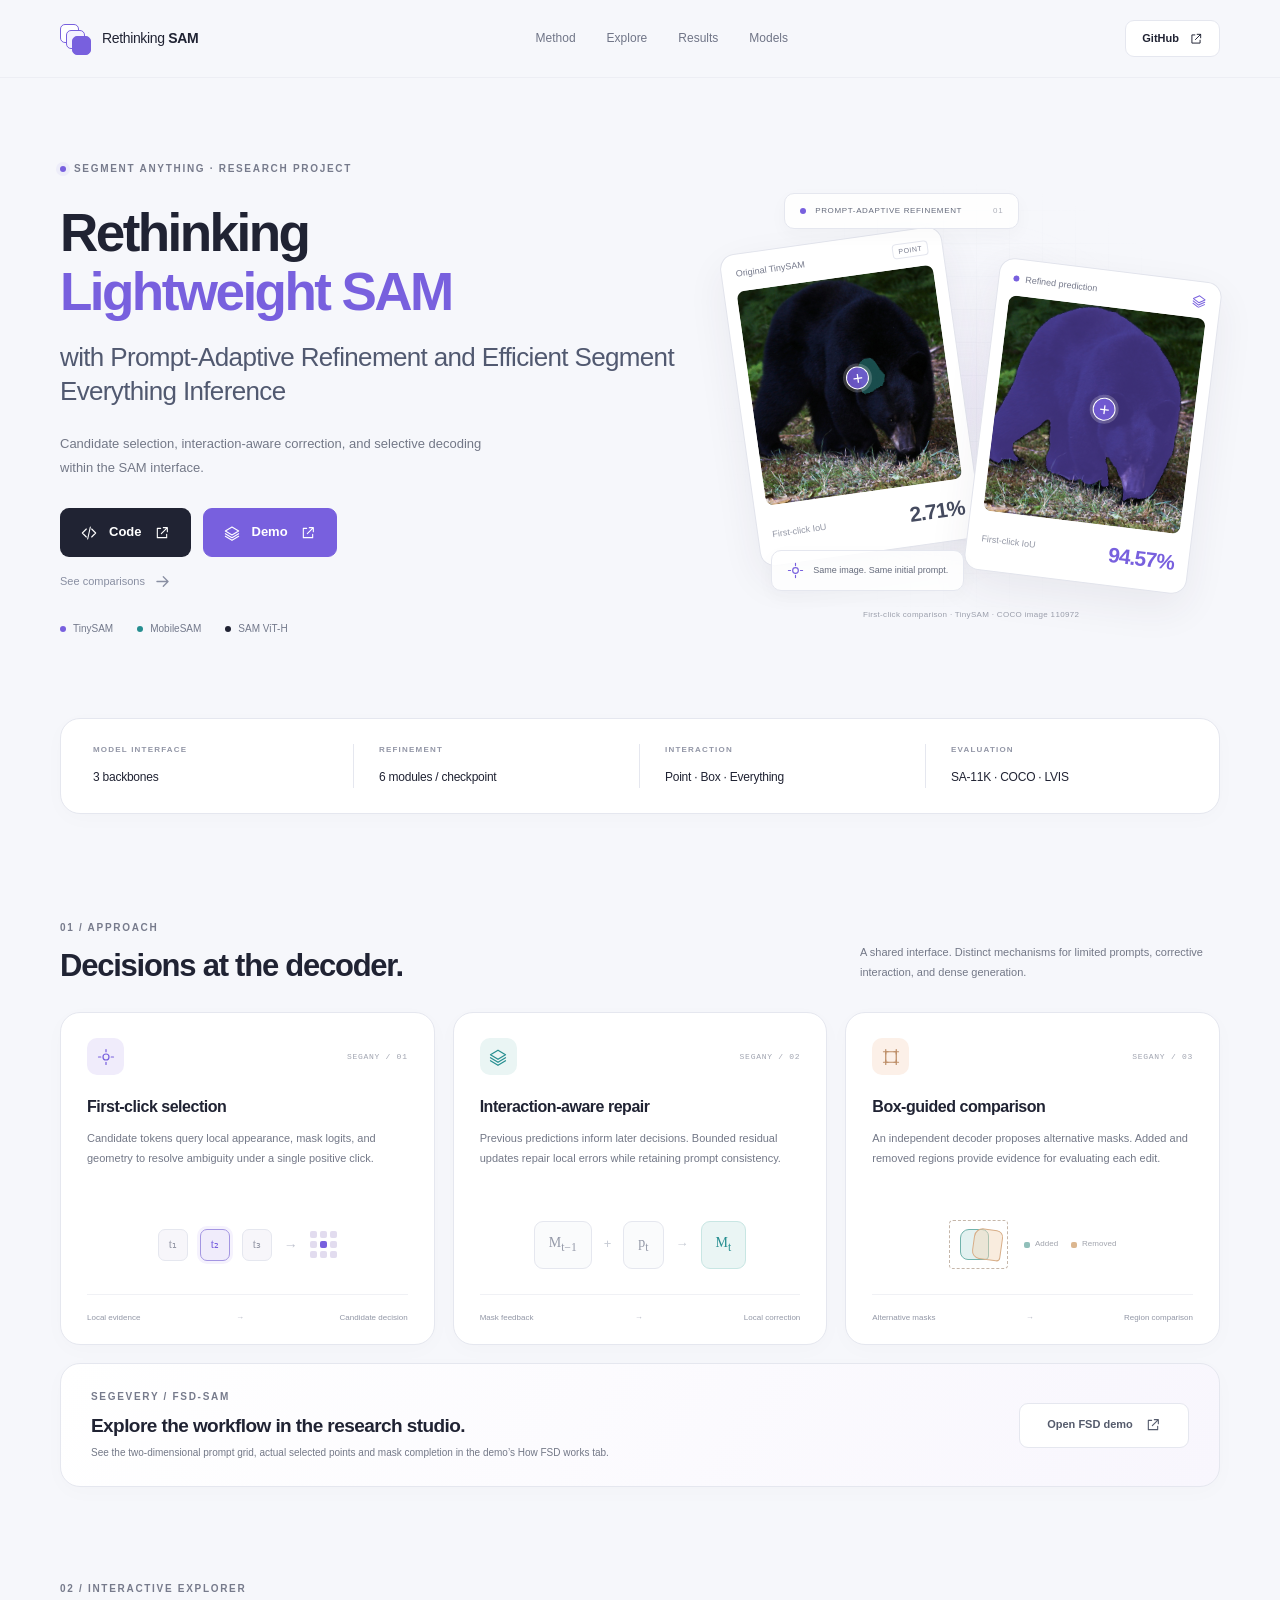
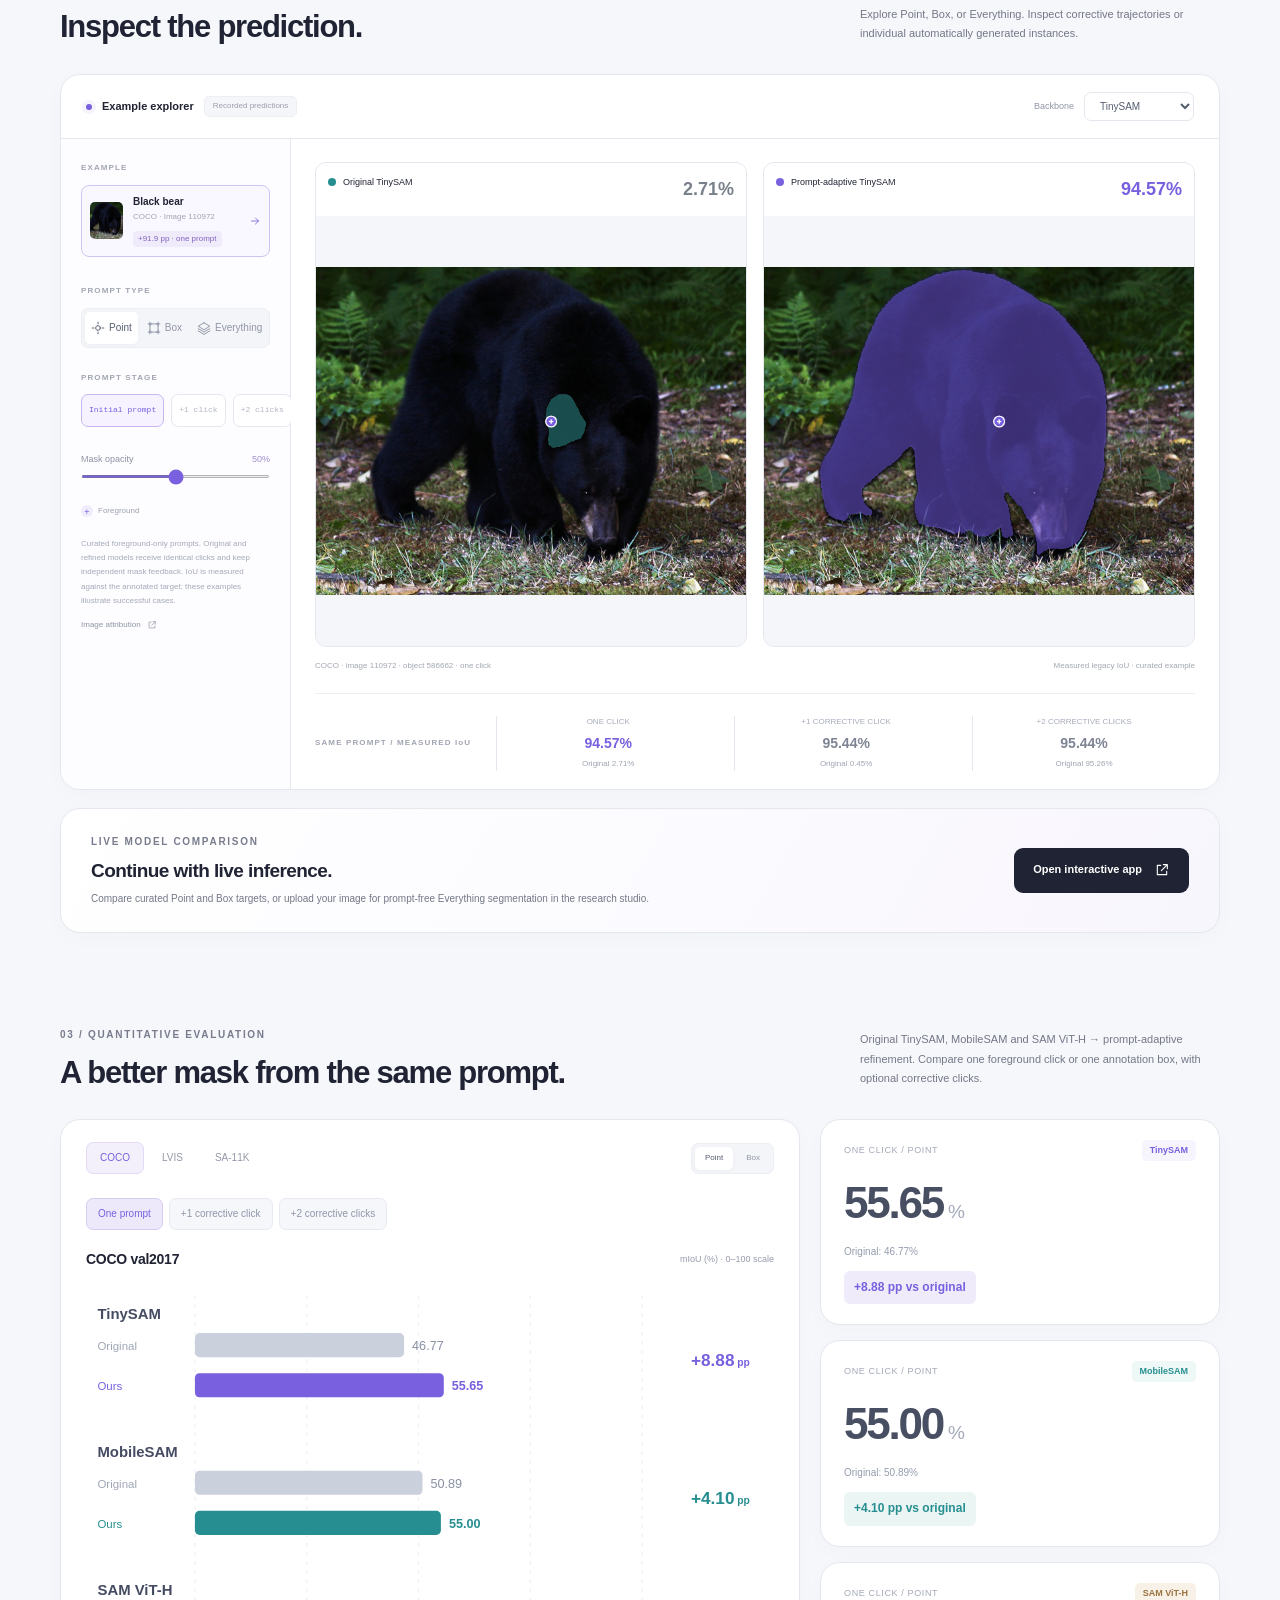
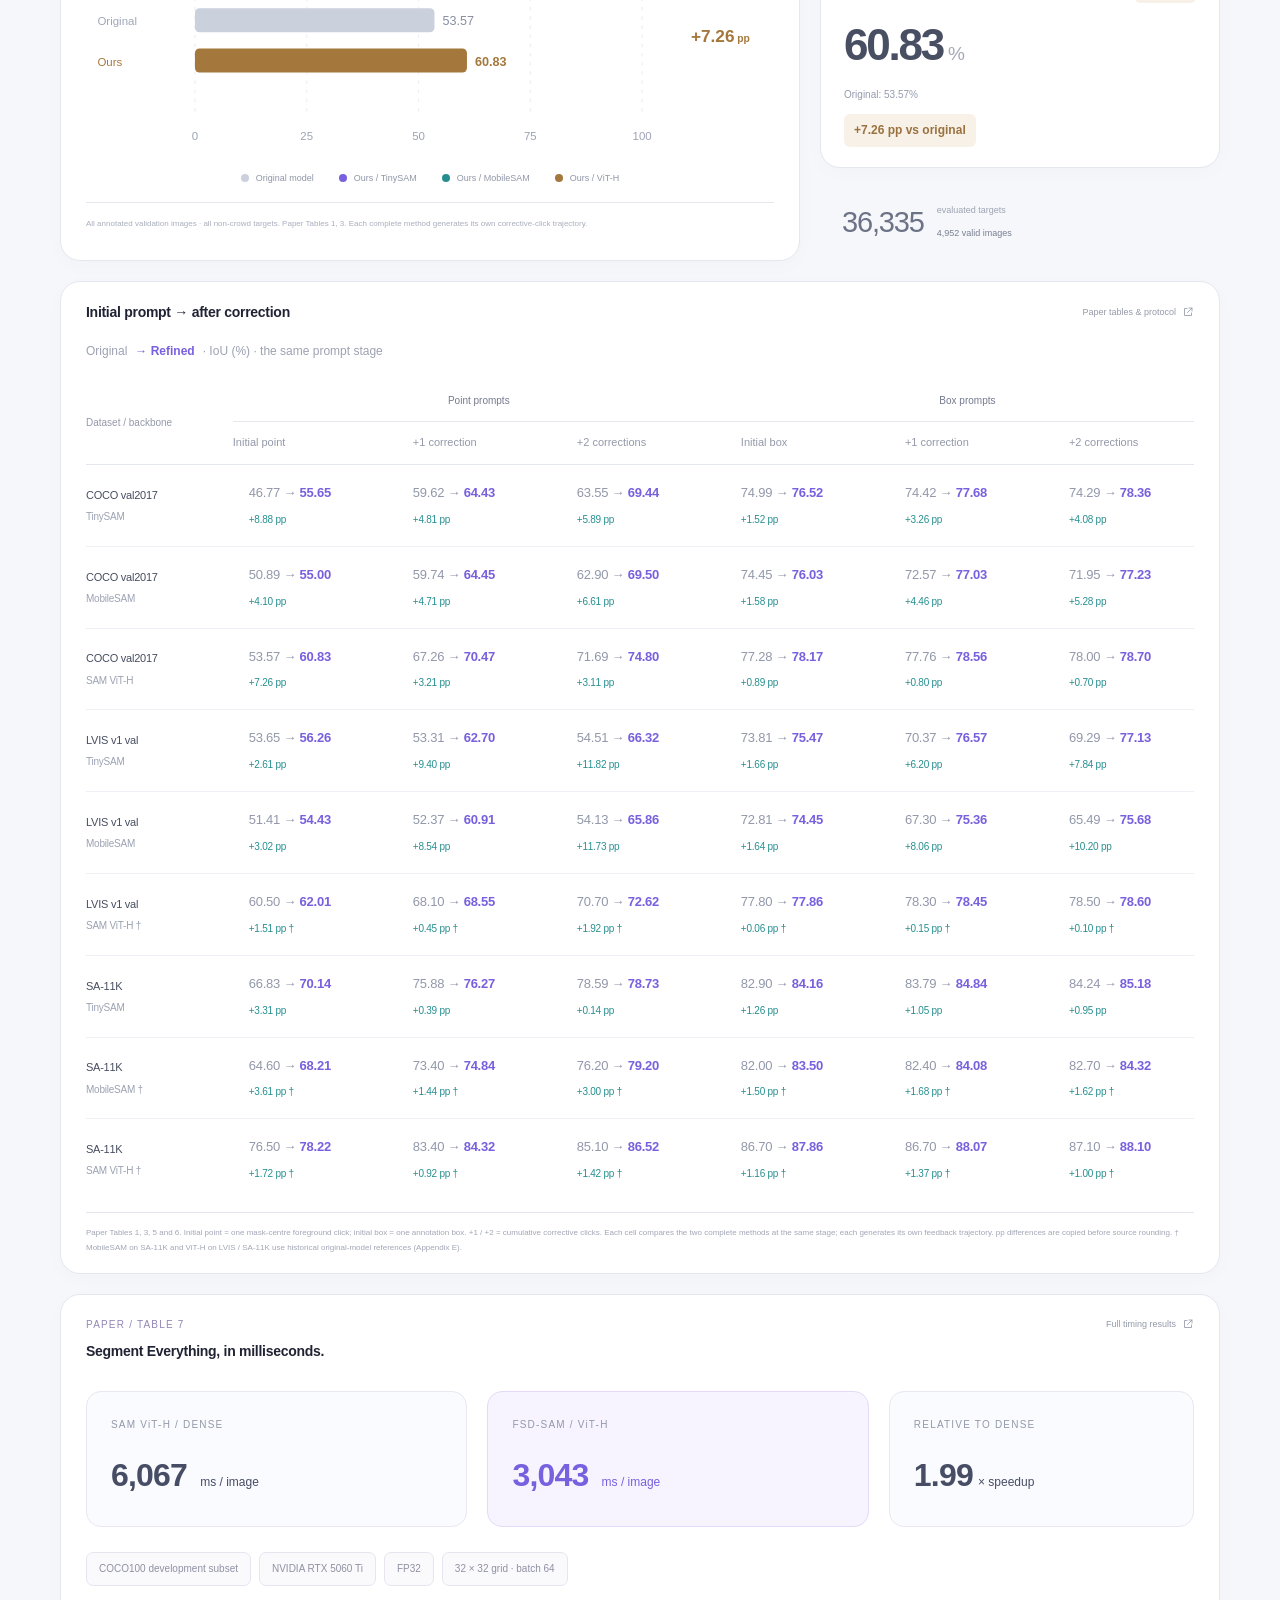
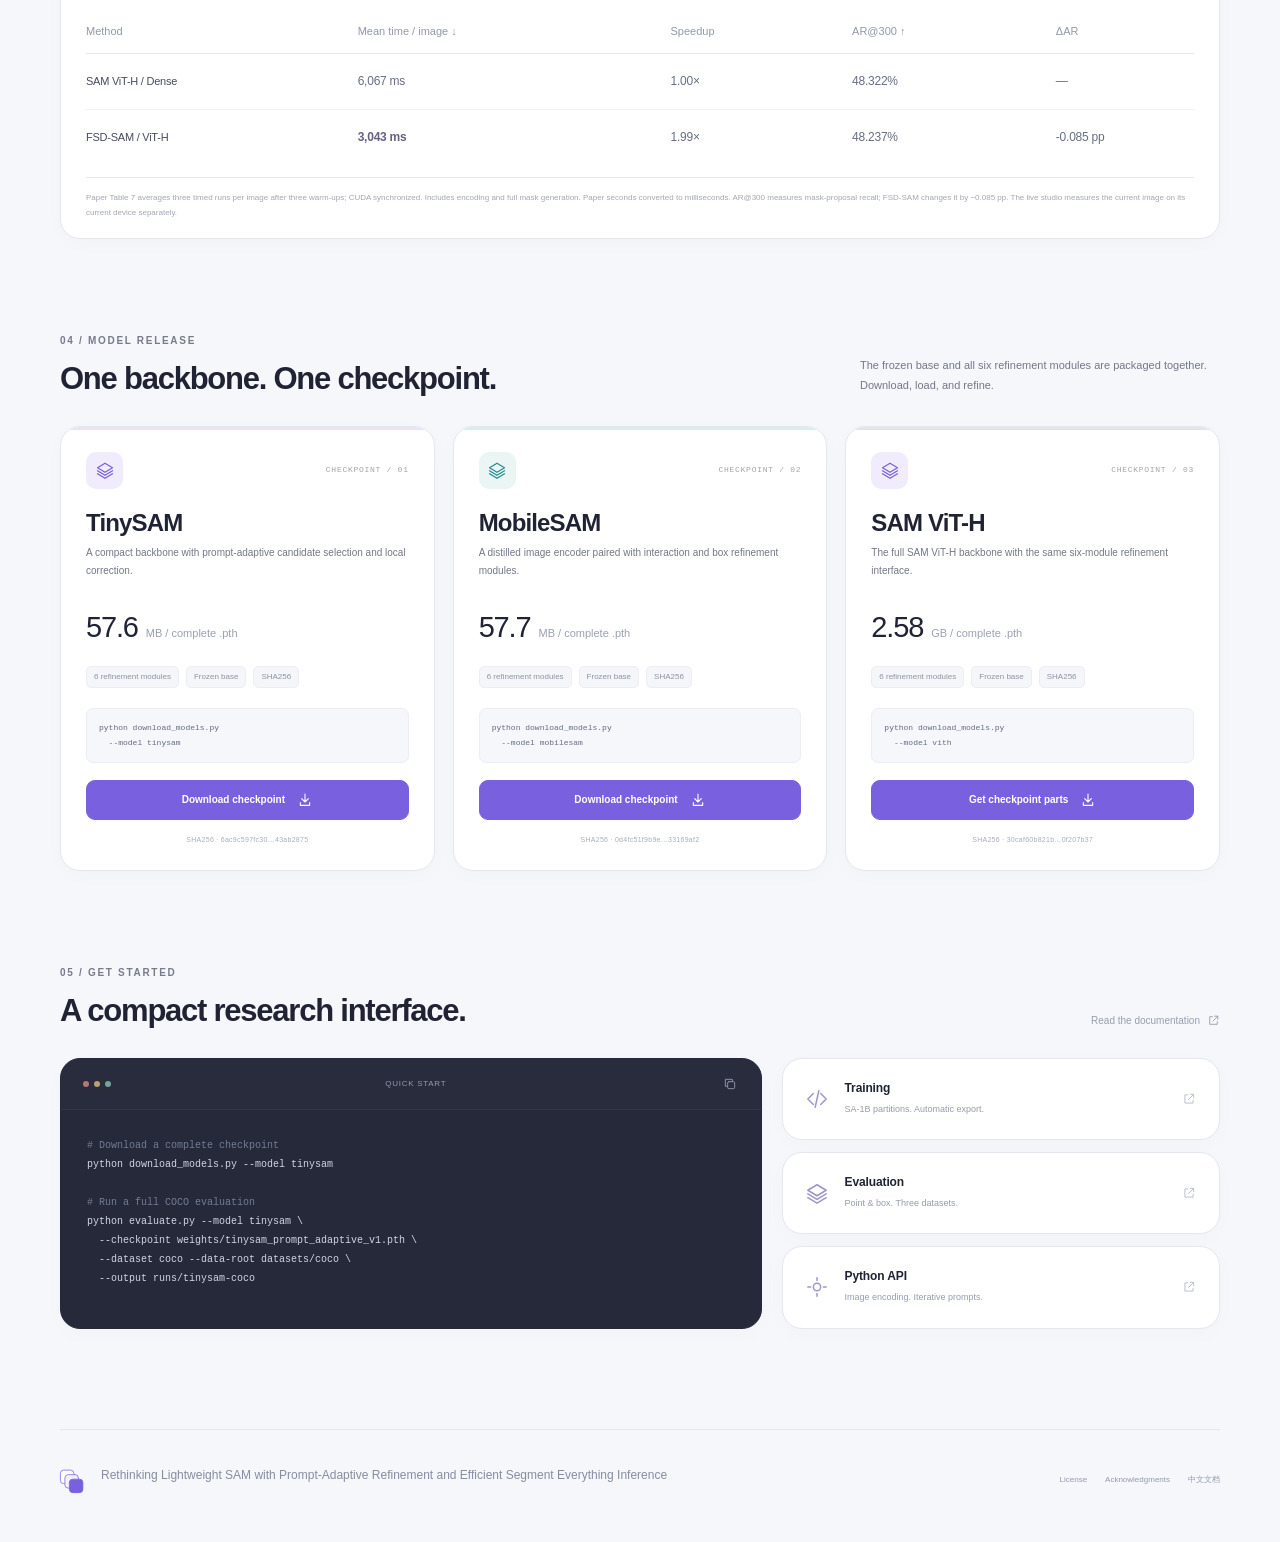
==== commit 390ef85d: "Make prompt comparisons compact, incremental and browsable Run the initial prompt first, then add pr" ====
--- a/site/index.html
+++ b/site/index.html
@@ -64,7 +64,7 @@
         <article class="card method-card"><div class="method-top"><span class="method-icon teal-bg"><svg class="icon"><use href="#i-layers"/></svg></span><span class="mono-label">SEGANY / 02</span></div><h3>Interaction-aware repair</h3><p>Previous predictions inform later decisions. Bounded residual updates repair local errors while retaining prompt consistency.</p><div class="history-diagram" aria-hidden="true"><span>M<sub>t−1</sub></span><b>+</b><span>p<sub>t</sub></span><b>→</b><span class="history-result">M<sub>t</sub></span></div><div class="method-footer">Mask feedback <span>→</span> Local correction</div></article>
         <article class="card method-card"><div class="method-top"><span class="method-icon peach-bg"><svg class="icon"><use href="#i-box"/></svg></span><span class="mono-label">SEGANY / 03</span></div><h3>Box-guided comparison</h3><p>An independent decoder proposes alternative masks. Added and removed regions provide evidence for evaluating each edit.</p><div class="region-diagram" aria-hidden="true"><div class="region-box"><span class="region-a"></span><span class="region-b"></span></div><span class="region-legend"><i></i> Added <i></i> Removed</span></div><div class="method-footer">Alternative masks <span>→</span> Region comparison</div></article>
       </div>
-      <article class="card fsd-animation-card"><div class="fsd-animation-heading"><div><div class="eyebrow">SEGEVERY / FSD-SAM</div><h3>See where the work changes.</h3></div><button class="button button-light" id="try-everything">Compare Everything <svg class="icon"><use href="#i-arrow"/></svg></button></div><iframe class="fsd-comparison-animation" title="Animated comparison of Dense ViT-H and FSD-SAM processing" src="assets/fsd-animation.html" loading="lazy"></iframe></article>
+      <div class="card live-card fsd-demo-entry"><div><span class="eyebrow">SEGEVERY / FSD-SAM</span><h3>Explore the workflow in the research studio.</h3><p>See the two-dimensional prompt grid, actual selected points and mask completion in the demo’s How FSD works tab.</p></div><a class="button button-light" href="https://huggingface.co/spaces/thirteen7/Rethinking-Lightweight-SAM" target="_blank" rel="noopener">Open FSD demo <svg class="icon"><use href="#i-external"/></svg></a></div>
     </section>
 
     <section id="explorer" class="section" aria-labelledby="explorer-title">
@@ -73,7 +73,7 @@
         <div class="explorer-toolbar"><div class="toolbar-title"><span class="status-dot"></span><b>Example explorer</b><span class="pill">Recorded predictions</span></div><label class="model-select">Backbone <select id="example-model" aria-label="Example backbone"><option value="tinysam">TinySAM</option><option value="mobilesam">MobileSAM</option></select></label></div>
         <div class="explorer-layout">
           <aside class="explorer-controls"><span class="control-label">EXAMPLE</span><div id="example-list" class="example-list"><button class="example-option active" data-example="bear" aria-pressed="true"><img src="assets/examples/bear.jpg" alt="" width="60" height="60"><span><b>Brown bear</b><small>COCO · Image 285</small></span><svg class="icon"><use href="#i-arrow"/></svg></button><button class="example-option" data-example="bird" aria-pressed="false"><img src="assets/examples/bird.jpg" alt="" width="60" height="60"><span><b>Songbird</b><small>COCO · Image 56545</small></span><svg class="icon"><use href="#i-arrow"/></svg></button></div><span class="control-label">PROMPT TYPE</span><div class="segmented" id="example-prompt" role="group" aria-label="Example prompt type"><button class="active" data-prompt="point" aria-pressed="true"><svg class="icon"><use href="#i-point"/></svg>Point</button><button data-prompt="box" aria-pressed="false"><svg class="icon"><use href="#i-box"/></svg>Box</button><button data-prompt="everything" aria-pressed="false"><svg class="icon"><use href="#i-layers"/></svg>Everything</button></div><span class="control-label" id="round-controls-title">PROMPT STAGE</span><div class="round-buttons" role="group" aria-label="Initial prompt and corrective clicks"><button class="active" data-round="1" aria-pressed="true">Initial prompt</button><button data-round="2" aria-pressed="false">+1 click</button><button data-round="3" aria-pressed="false">+2 clicks</button></div><label class="every-instance-control" id="every-instance-control" hidden><span class="control-label">INSPECT INSTANCE</span><select id="every-instance" aria-label="Automatic instance"><option value="all">All instances</option></select><a id="every-download" class="source-link" download>Download masks (JSON) ↗</a></label><label class="opacity-control">Mask opacity <output id="opacity-value">50%</output><input id="mask-opacity" type="range" min="0" max="100" value="50" aria-label="Mask opacity"></label><div class="prompt-key"><span><i class="positive-key">+</i> Foreground</span></div><p class="explorer-note">Reference: canonical frozen-decoder candidate 0, with the same prompt and mask feedback. Example IoU is separate from dataset mIoU.</p><a id="image-source" class="source-link" href="#">Image attribution <svg class="icon"><use href="#i-external"/></svg></a></aside>
-          <div class="prediction-area"><div class="every-result-view" id="every-result-view" hidden><span>SEGEVERY / SAME FROZEN ViT-H</span><span class="pill">Both methods · one button</span></div><div class="prediction-grid" id="prediction-grid"><figure class="prediction-panel"><figcaption><span><i class="legend-dot teal"></i> <span id="reference-heading">Decoder reference</span></span><b id="reference-score">—</b></figcaption><div class="prediction-image"><canvas id="reference-canvas" role="img" aria-label="Decoder reference mask and prompts"></canvas></div></figure><figure class="prediction-panel refined-panel"><figcaption><span><i class="legend-dot violet"></i> <span id="refined-heading">Prompt-adaptive</span></span><b id="refined-score">—</b></figcaption><div class="prediction-image"><div class="fsd-workflow-panel" id="fsd-workflow-panel" hidden><iframe id="fsd-workflow-frame" title="Interactive FSD-SAM decoding walkthrough" src="assets/fsd-workflow.html" loading="lazy"></iframe></div><canvas id="refined-canvas" role="img" aria-label="Refined model mask and prompts"></canvas></div></figure></div><div class="prediction-footer"><span id="example-caption" aria-live="polite">Loading example…</span><span id="example-metric-note">Legacy IoU · CPU example</span></div><div class="every-comparison-actions" id="every-comparison-actions" hidden><button id="run-every-comparison" class="button button-violet">Show recorded comparison <svg class="icon"><use href="#i-arrow"/></svg></button><a class="button button-light" href="https://huggingface.co/spaces/thirteen7/Rethinking-Lightweight-SAM" target="_blank" rel="noopener">Run both live <svg class="icon"><use href="#i-external"/></svg></a><p id="every-comparison-note"></p></div><div class="round-trajectory"><span class="control-label" id="trajectory-heading">REFINED TRAJECTORY</span><div id="example-trajectory" class="trajectory-values"></div></div></div>
+          <div class="prediction-area"><div class="every-result-view" id="every-result-view" hidden><span>SEGEVERY / SAME FROZEN ViT-H</span><span class="pill">Both methods · one button</span></div><div class="prediction-grid" id="prediction-grid"><figure class="prediction-panel"><figcaption><span><i class="legend-dot teal"></i> <span id="reference-heading">Decoder reference</span></span><b id="reference-score">—</b></figcaption><div class="prediction-image"><canvas id="reference-canvas" role="img" aria-label="Decoder reference mask and prompts"></canvas></div></figure><figure class="prediction-panel refined-panel"><figcaption><span><i class="legend-dot violet"></i> <span id="refined-heading">Prompt-adaptive</span></span><b id="refined-score">—</b></figcaption><div class="prediction-image"><canvas id="refined-canvas" role="img" aria-label="Refined model mask and prompts"></canvas></div></figure></div><div class="prediction-footer"><span id="example-caption" aria-live="polite">Loading example…</span><span id="example-metric-note">Legacy IoU · CPU example</span></div><div class="every-comparison-actions" id="every-comparison-actions" hidden><button id="run-every-comparison" class="button button-violet">Show recorded comparison <svg class="icon"><use href="#i-arrow"/></svg></button><a class="button button-light" href="https://huggingface.co/spaces/thirteen7/Rethinking-Lightweight-SAM" target="_blank" rel="noopener">Run both live <svg class="icon"><use href="#i-external"/></svg></a><p id="every-comparison-note"></p></div><div class="round-trajectory"><span class="control-label" id="trajectory-heading">REFINED TRAJECTORY</span><div id="example-trajectory" class="trajectory-values"></div></div></div>
         </div>
       </div>
       <div class="card live-card" id="live-entry"><div><span class="eyebrow">LIVE MODEL COMPARISON</span><h3>Continue with live inference.</h3><p>Compare curated Point and Box targets, or upload your image for prompt-free Everything segmentation in the research studio.</p></div><button id="open-live" class="button button-dark">Open interactive app <svg class="icon"><use href="#i-external"/></svg></button></div>
